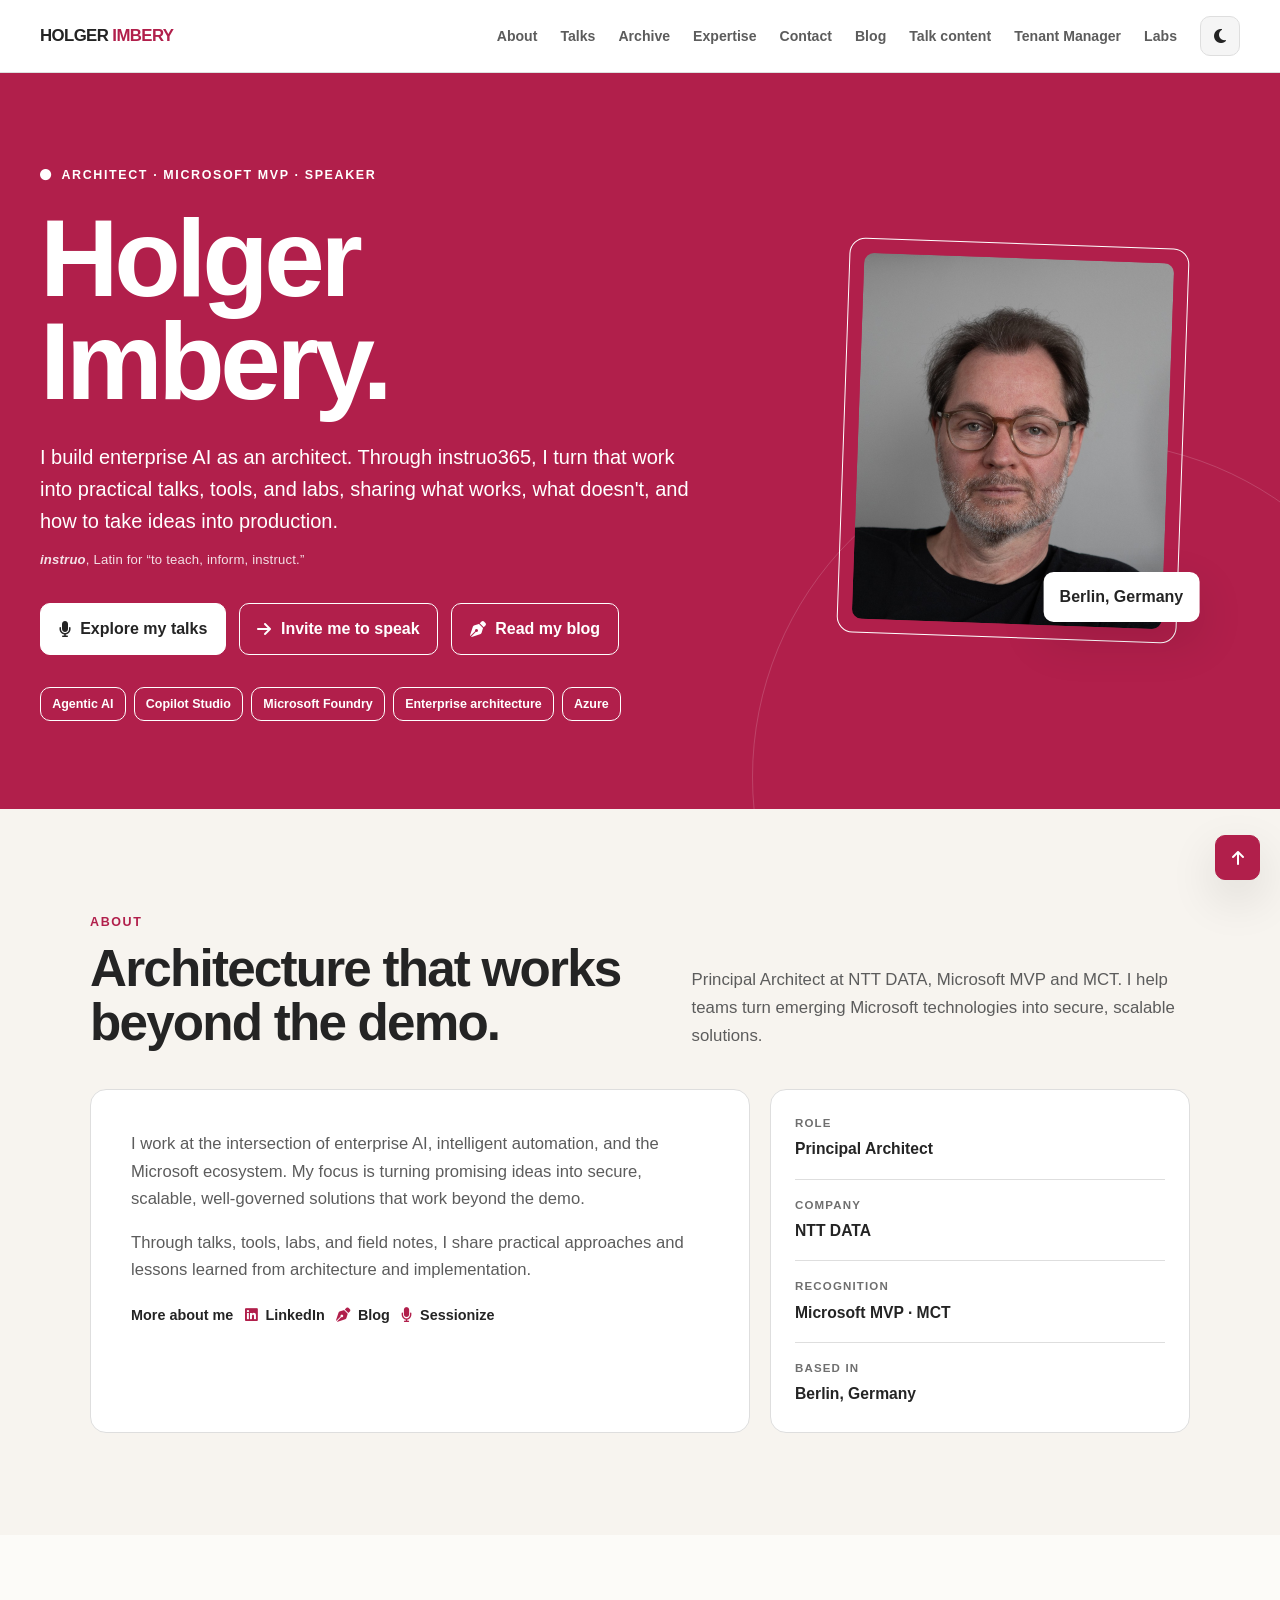
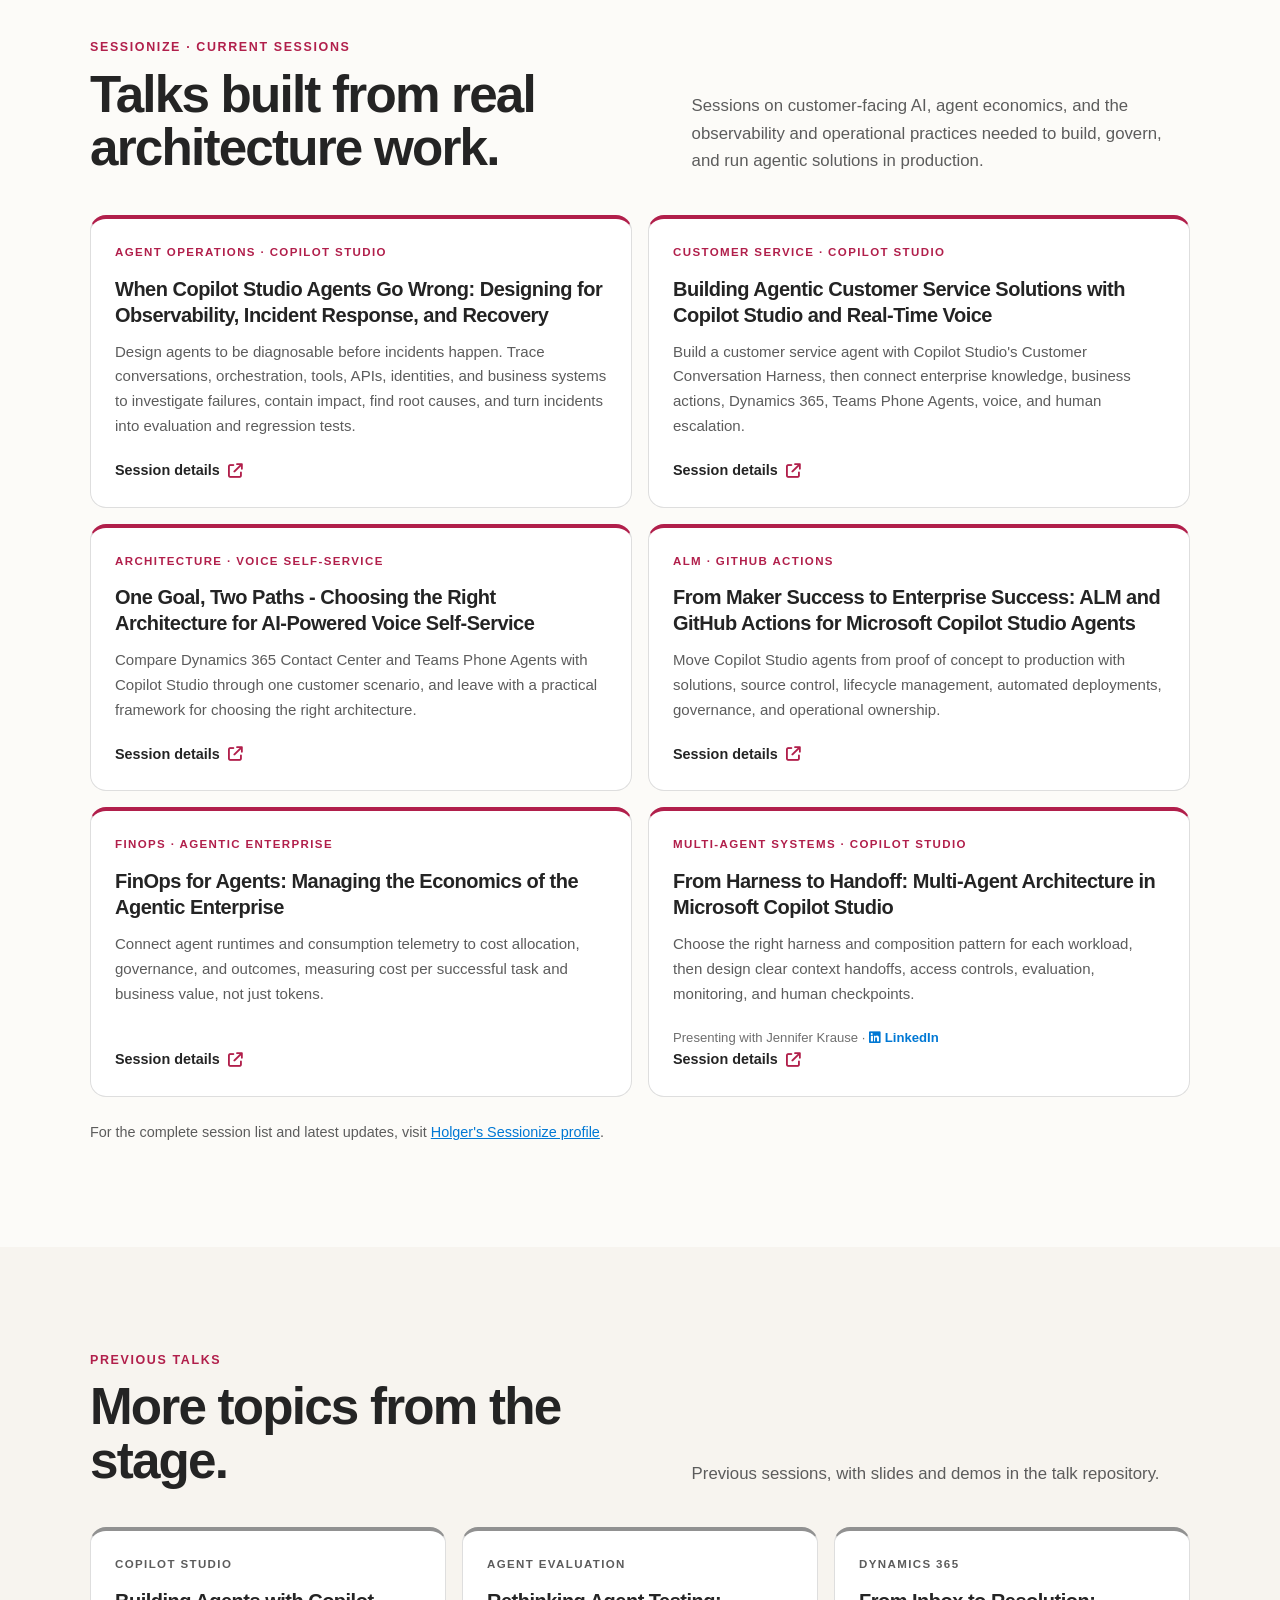
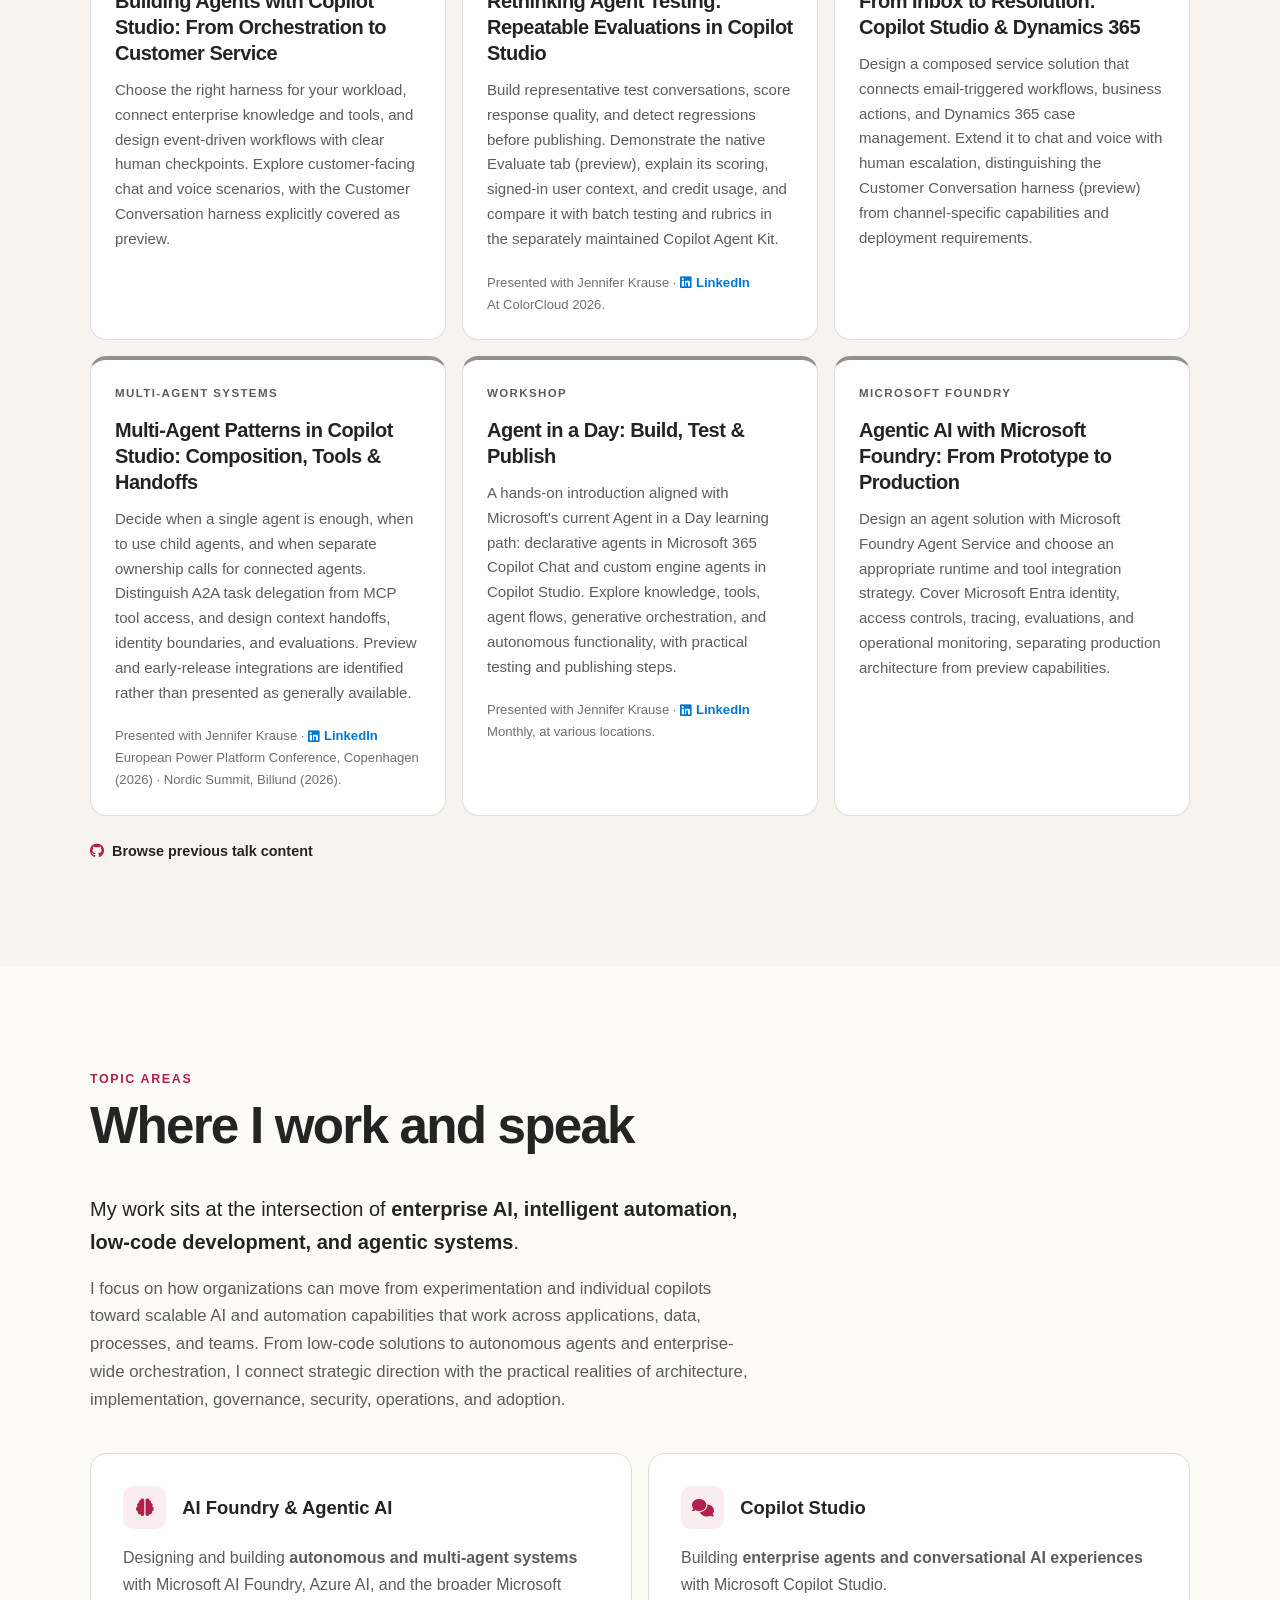
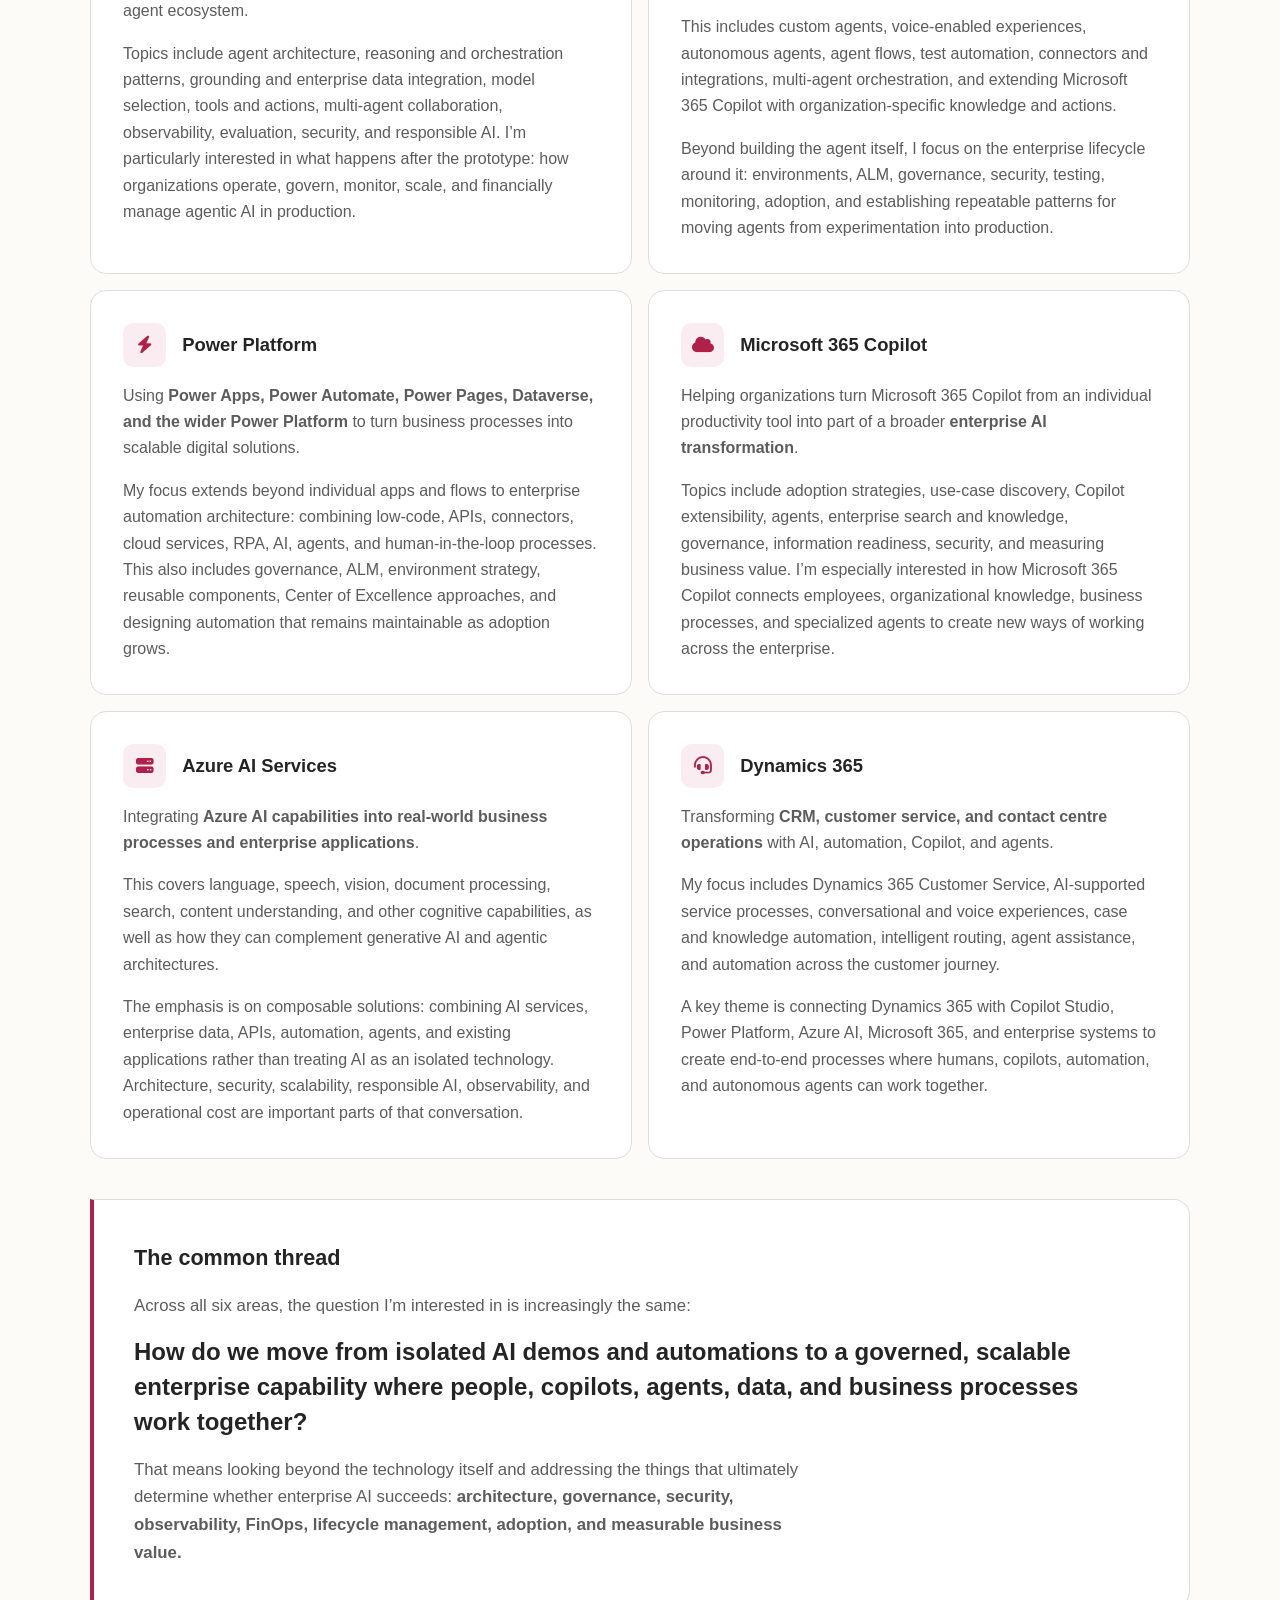
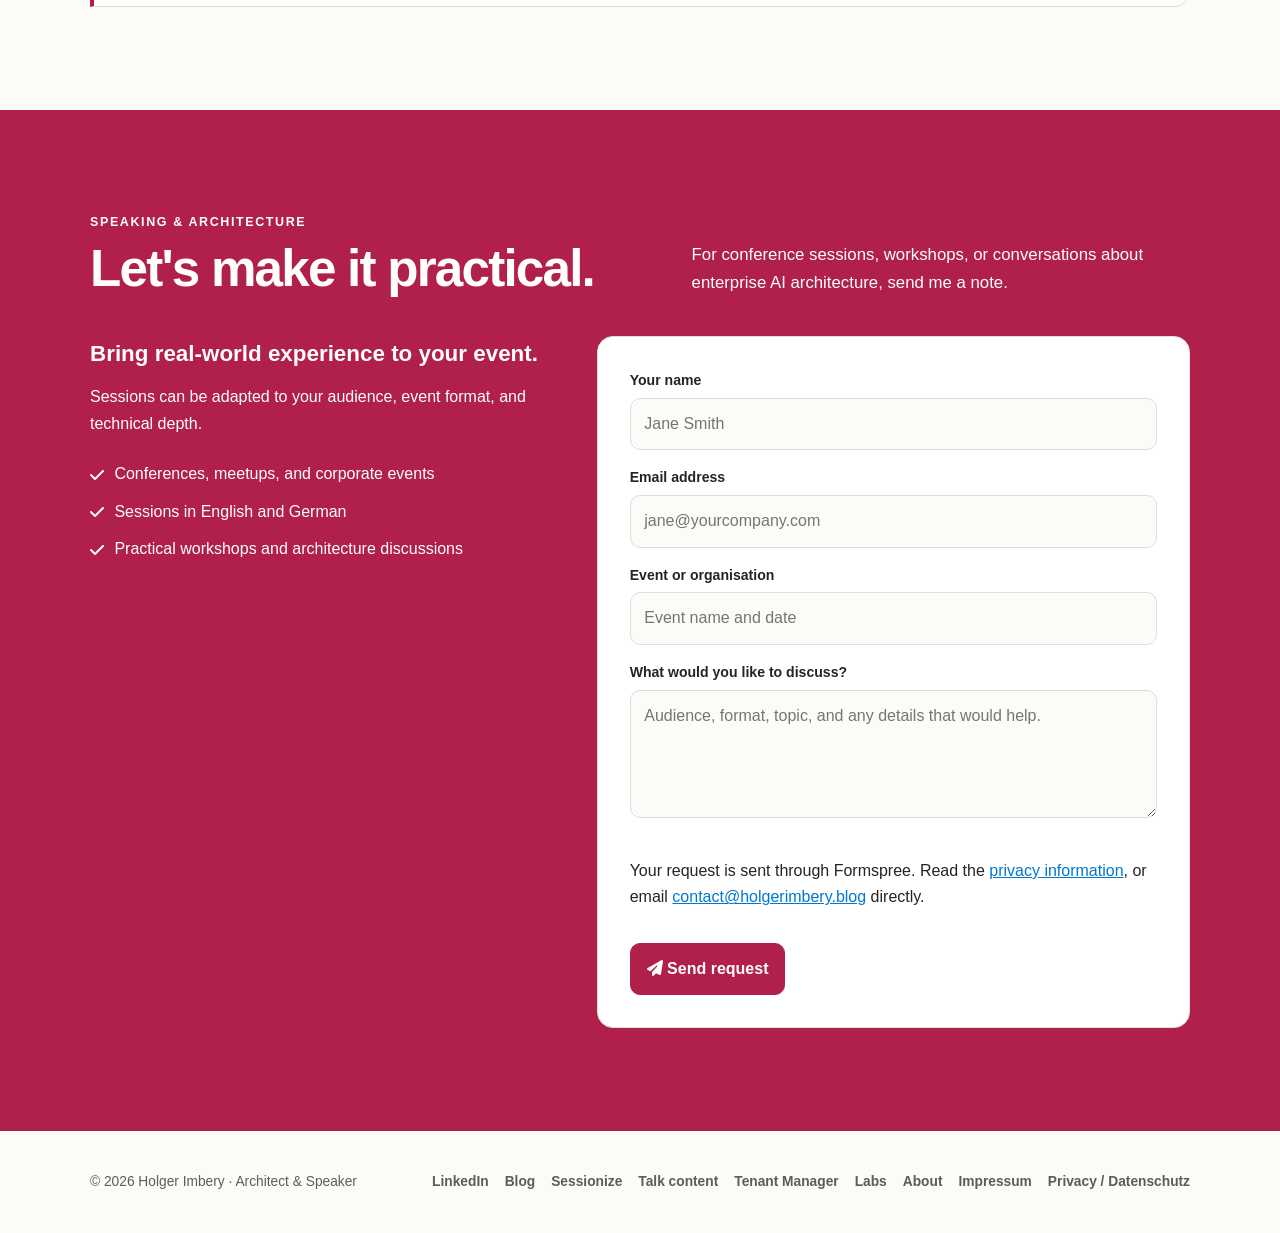
==== index.html @ 9c451bc3 "Add new agent observability talk Co-authored-by: Copilot App <223556219+Copilot@users.noreply.github" ====
<!DOCTYPE html>
<html lang="en" data-theme="light">
<head>
  <meta charset="UTF-8">
  <meta name="viewport" content="width=device-width, initial-scale=1">
  <meta name="description" content="Holger Imbery is a Principal Architect, Microsoft MVP and speaker focused on enterprise AI, Copilot Studio, agentic systems and the Power Platform.">
  <title>Holger Imbery | Architect &amp; Speaker</title>
  <link rel="canonical" href="https://instruo365.de/">
  <script>
    (() => {
      const param = new URLSearchParams(window.location.search).get("scoutTheme");
      const theme =
        param || (window.matchMedia("(prefers-color-scheme: dark)").matches ? "dark" : "light");
      document.documentElement.setAttribute("data-theme", theme);
    })();
  </script>
  <link rel="stylesheet" href="https://cdnjs.cloudflare.com/ajax/libs/font-awesome/6.5.1/css/all.min.css">
  <link rel="icon" type="image/x-icon" href="/favicon/favicon.ico">
  <link rel="icon" type="image/svg+xml" href="/favicon/favicon-32x32.svg">
  <link rel="icon" type="image/png" sizes="32x32" href="/favicon/favicon-32x32.png">
  <link rel="icon" type="image/png" sizes="16x16" href="/favicon/favicon-16x16.png">
  <link rel="manifest" href="/favicon/site.webmanifest">
  <script defer src="https://cloud.umami.is/script.js" data-website-id="9c261303-4b1c-464f-ab7f-0f9be106a299"></script>
  <script defer src="/assets/theme.js"></script>
  <style>
    :root {
      color-scheme: light;
      --cp-bg: #f7f4ef;
      --cp-bg-elevated: #fcfbf8;
      --cp-surface: #ffffff;
      --cp-surface-soft: #f5f5f5;
      --cp-border: #dedede;
      --cp-border-strong: #919191;
      --cp-text: #242424;
      --cp-text-muted: #5c5c5c;
      --cp-text-soft: #6f6f6f;
      --cp-accent: #b11f4b;
      --cp-accent-hover: #9a1a41;
      --cp-accent-soft: rgba(177, 31, 75, 0.08);
      --cp-accent-fg: #ffffff;
      --cp-success: #16a34a;
      --cp-danger: #dc2626;
      --cp-warning: #f59e0b;
      --cp-link: #0078d4;
      --cp-shadow: 0 18px 48px rgba(0, 0, 0, 0.12);
      --cp-overlay: rgba(255, 255, 255, 0.8);
      --cp-panel: rgba(255, 255, 255, 0.86);
      --cp-panel-strong: rgba(255, 255, 255, 0.96);
      --cp-sheen: rgba(255, 255, 255, 0.55);
      --cp-highlight: rgba(177, 31, 75, 0.12);
    }
    html[data-theme="dark"] {
      color-scheme: dark;
      --cp-bg: #3d3b3a;
      --cp-bg-elevated: #343231;
      --cp-surface: #292929;
      --cp-surface-soft: #2e2e2e;
      --cp-border: #474747;
      --cp-border-strong: #5f5f5f;
      --cp-text: #dedede;
      --cp-text-muted: #919191;
      --cp-text-soft: #b0b0b0;
      --cp-accent: #fd8ea1;
      --cp-accent-hover: #fb7b91;
      --cp-accent-soft: rgba(253, 142, 161, 0.14);
      --cp-accent-fg: #1a1a1a;
      --cp-success: #4ade80;
      --cp-danger: #f87171;
      --cp-warning: #fbbf24;
      --cp-link: #4da6ff;
      --cp-shadow: 0 18px 48px rgba(0, 0, 0, 0.32);
      --cp-overlay: rgba(41, 41, 41, 0.88);
      --cp-panel: rgba(41, 41, 41, 0.72);
      --cp-panel-strong: rgba(41, 41, 41, 0.96);
      --cp-sheen: rgba(255, 255, 255, 0.04);
      --cp-highlight: rgba(253, 142, 161, 0.12);
    }

    *, *::before, *::after { box-sizing: border-box; }
    html { scroll-behavior: smooth; scroll-padding-top: 5.5rem; }
    body {
      margin: 0;
      background: var(--cp-bg);
      color: var(--cp-text);
      font-family: "Segoe UI", "Segoe UI Variable", "Segoe UI Web", -apple-system, BlinkMacSystemFont, Arial, sans-serif;
      line-height: 1.65;
    }
    a { color: var(--cp-link); }
    button, input, textarea { font: inherit; }
    img { display: block; max-width: 100%; }
    .skip-link {
      position: absolute;
      left: 1rem;
      top: -5rem;
      z-index: 20;
      padding: 0.75rem 1rem;
      color: var(--cp-accent-fg);
      background: var(--cp-accent);
      border-radius: 0.625rem;
    }
    .skip-link:focus { top: 1rem; }
    .site-header {
      position: sticky;
      top: 0;
      z-index: 10;
      border-bottom: 1px solid var(--cp-border);
      background: var(--cp-panel-strong);
      backdrop-filter: blur(12px);
    }
    .nav-wrap {
      width: min(1200px, calc(100% - 2.5rem));
      min-height: 4.5rem;
      margin: auto;
      display: flex;
      align-items: center;
      justify-content: space-between;
      gap: 1.5rem;
    }
    .brand {
      color: var(--cp-text);
      text-decoration: none;
      font-size: 1.05rem;
      font-weight: 800;
      letter-spacing: -0.035em;
      white-space: nowrap;
    }
    .brand span { color: var(--cp-accent); }
    .nav-links {
      display: flex;
      align-items: center;
      justify-content: flex-end;
      gap: clamp(0.65rem, 1.8vw, 1.5rem);
      margin: 0;
      padding: 0;
      list-style: none;
    }
    .nav-links a {
      color: var(--cp-text-muted);
      text-decoration: none;
      font-size: 0.88rem;
      font-weight: 650;
      white-space: nowrap;
    }
    .nav-links a:hover, .nav-links a:focus-visible { color: var(--cp-accent); }
    .theme-toggle {
      display: inline-grid;
      width: 2.5rem;
      height: 2.5rem;
      place-items: center;
      color: var(--cp-text);
      background: var(--cp-surface-soft);
      border: 1px solid var(--cp-border);
      border-radius: 0.625rem;
      cursor: pointer;
    }
    .theme-toggle:hover { border-color: var(--cp-accent); color: var(--cp-accent); }

    .hero {
      position: relative;
      overflow: hidden;
      background: var(--cp-accent);
      color: var(--cp-accent-fg);
    }
    .hero::after {
      position: absolute;
      right: -9rem;
      bottom: -19rem;
      width: 42rem;
      height: 42rem;
      border: 1px solid var(--cp-accent-fg);
      border-radius: 50%;
      content: "";
      opacity: 0.16;
      pointer-events: none;
    }
    .hero-inner {
      position: relative;
      z-index: 1;
      display: grid;
      grid-template-columns: minmax(0, 1.2fr) minmax(240px, 0.8fr);
      align-items: center;
      gap: 4rem;
      width: min(1200px, calc(100% - 2.5rem));
      min-height: 38rem;
      margin: auto;
      padding: 5.5rem 0;
    }
    .eyebrow {
      display: inline-flex;
      align-items: center;
      gap: 0.55rem;
      margin-bottom: 1.3rem;
      font-size: 0.78rem;
      font-weight: 800;
      letter-spacing: 0.13em;
      text-transform: uppercase;
    }
    .eyebrow i { font-size: 0.7rem; }
    .hero h1 {
      max-width: 760px;
      margin: 0;
      font-size: clamp(3.4rem, 8.5vw, 7.5rem);
      font-weight: 600;
      letter-spacing: -0.04em;
      line-height: 0.95;
    }
    .hero-intro {
      max-width: 650px;
      margin: 1.7rem 0 0;
      font-size: clamp(1.05rem, 1.6vw, 1.25rem);
      line-height: 1.6;
    }
    .brand-note {
      margin: 0.8rem 0 0;
      color: var(--cp-accent-fg);
      font-size: 0.82rem;
      letter-spacing: 0.015em;
      opacity: 0.86;
    }
    .brand-note em { font-weight: 750; }
    .hero-actions {
      display: flex;
      flex-wrap: wrap;
      gap: 0.8rem;
      margin-top: 2rem;
    }
    .button {
      display: inline-flex;
      min-height: 3rem;
      align-items: center;
      justify-content: center;
      gap: 0.6rem;
      padding: 0.75rem 1.1rem;
      color: var(--cp-text);
      background: var(--cp-surface);
      border: 1px solid var(--cp-surface);
      border-radius: 0.625rem;
      text-decoration: none;
      font-weight: 750;
      transition: transform 160ms ease, background 160ms ease;
    }
    .button:hover { transform: translateY(-2px); background: var(--cp-bg-elevated); }
    .button-outline {
      color: var(--cp-accent-fg);
      background: var(--cp-accent);
      border-color: var(--cp-accent-fg);
    }
    .button-outline:hover { color: var(--cp-text); background: var(--cp-surface); }
    .hero-portrait {
      position: relative;
      justify-self: center;
      width: min(100%, 340px);
      aspect-ratio: 0.86;
      padding: 0.85rem;
      border: 1px solid var(--cp-accent-fg);
      border-radius: 16px;
      transform: rotate(2deg);
    }
    .hero-portrait img {
      width: 100%;
      height: 100%;
      object-fit: cover;
      border-radius: 10px;
      background: var(--cp-surface);
    }
    .portrait-label {
      position: absolute;
      right: -1.4rem;
      bottom: 1.2rem;
      padding: 0.75rem 1rem;
      color: var(--cp-text);
      background: var(--cp-surface);
      border-radius: 0.625rem;
      box-shadow: var(--cp-shadow);
      font-weight: 800;
      transform: rotate(-2deg);
    }
    .hero-topics {
      display: flex;
      flex-wrap: wrap;
      gap: 0.5rem;
      margin-top: 2rem;
    }
    .hero-topics span {
      padding: 0.35rem 0.7rem;
      border: 1px solid var(--cp-accent-fg);
      border-radius: 0.625rem;
      font-size: 0.78rem;
      font-weight: 700;
    }

    .section {
      padding: clamp(4rem, 8vw, 7rem) 0;
    }
    .section-alt { background: var(--cp-bg-elevated); }
    .container { width: min(1100px, calc(100% - 2.5rem)); margin: auto; }
    .section-heading {
      display: grid;
      grid-template-columns: minmax(0, 0.8fr) minmax(260px, 0.7fr);
      align-items: end;
      gap: 2rem;
      margin-bottom: 2.5rem;
    }
    .section-kicker {
      display: block;
      margin-bottom: 0.6rem;
      color: var(--cp-accent);
      font-size: 0.78rem;
      font-weight: 800;
      letter-spacing: 0.13em;
      text-transform: uppercase;
    }
    .section-heading h2 {
      margin: 0;
      font-size: clamp(2.1rem, 4vw, 3.5rem);
      font-weight: 600;
      letter-spacing: -0.035em;
      line-height: 1.05;
    }
    .section-heading p {
      margin: 0;
      color: var(--cp-text-muted);
      font-size: 1.05rem;
    }
    .profile-grid {
      display: grid;
      grid-template-columns: minmax(0, 1.1fr) minmax(260px, 0.7fr);
      gap: 1.25rem;
    }
    .profile-copy, .profile-facts, .session-card, .expertise-card, .contact-card {
      background: var(--cp-surface);
      border: 1px solid var(--cp-border);
      border-radius: 16px;
    }
    .profile-copy { padding: clamp(1.5rem, 4vw, 2.5rem); }
    .profile-copy p { margin: 0; color: var(--cp-text-muted); font-size: 1.04rem; }
    .profile-copy p + p { margin-top: 1rem; }
    .profile-facts { padding: 1.5rem; }
    .fact { padding: 1rem 0; border-bottom: 1px solid var(--cp-border); }
    .fact:first-child { padding-top: 0; }
    .fact:last-child { padding-bottom: 0; border-bottom: 0; }
    .fact-label {
      display: block;
      margin-bottom: 0.2rem;
      color: var(--cp-text-soft);
      font-size: 0.72rem;
      font-weight: 800;
      letter-spacing: 0.1em;
      text-transform: uppercase;
    }
    .fact strong { font-size: 0.98rem; }
    .profile-links { display: flex; flex-wrap: wrap; gap: 0.7rem; margin-top: 1.25rem; }
    .text-link {
      display: inline-flex;
      align-items: center;
      gap: 0.5rem;
      color: var(--cp-text);
      text-decoration: none;
      font-size: 0.9rem;
      font-weight: 750;
    }
    .text-link i { color: var(--cp-accent); }
    .text-link:hover { color: var(--cp-accent); }

    .sessions-grid {
      display: grid;
      grid-template-columns: repeat(2, minmax(0, 1fr));
      gap: 1rem;
    }
    .session-card {
      display: flex;
      flex-direction: column;
      min-height: 100%;
      padding: 1.5rem;
      border-top: 4px solid var(--cp-accent);
      transition: transform 160ms ease, box-shadow 160ms ease;
    }
    .session-card:hover { transform: translateY(-3px); box-shadow: var(--cp-shadow); }
    .session-type {
      margin-bottom: 0.85rem;
      color: var(--cp-accent);
      font-size: 0.72rem;
      font-weight: 800;
      letter-spacing: 0.12em;
      text-transform: uppercase;
    }
    .session-card h3 {
      margin: 0 0 0.75rem;
      font-size: 1.25rem;
      letter-spacing: -0.025em;
      line-height: 1.3;
    }
    .session-card p { margin: 0 0 1.25rem; color: var(--cp-text-muted); font-size: 0.94rem; }
    .session-card .archive-speakers {
      margin: 0;
      color: var(--cp-text-soft);
      font-size: 0.82rem;
    }
    .archive-speakers a {
      display: inline-flex;
      align-items: center;
      gap: 0.3rem;
      color: var(--cp-link);
      font-weight: 700;
      text-decoration: none;
    }
    .archive-speakers a:hover { text-decoration: underline; }
    .session-card .text-link { margin-top: auto; }
    .section-footnote { margin: 1.5rem 0 0; color: var(--cp-text-muted); font-size: 0.9rem; }
    .archive-grid { display: grid; grid-template-columns: repeat(3, minmax(0, 1fr)); gap: 1rem; }
    .archive-grid .session-card { border-top-color: var(--cp-border-strong); }
    .archive-grid .session-type { color: var(--cp-text-muted); }
    .expertise-grid {
      display: grid;
      grid-template-columns: repeat(2, minmax(0, 1fr));
      gap: 1rem;
    }
    #expertise .section-heading { display: block; }
    .expertise-card {
      display: grid;
      grid-template-columns: 2.7rem minmax(0, 1fr);
      align-content: start;
      gap: 1rem;
      padding: clamp(1.5rem, 3vw, 2rem);
    }
    .expertise-card .icon {
      display: grid;
      align-self: center;
      width: 2.7rem;
      height: 2.7rem;
      place-items: center;
      color: var(--cp-accent);
      background: var(--cp-accent-soft);
      border-radius: 0.625rem;
      font-size: 1.1rem;
    }
    .expertise-card h3 { align-self: center; margin: 0; font-size: 1.15rem; }
    .expertise-card p { grid-column: 1 / -1; margin: 0; color: var(--cp-text-muted); font-size: 1rem; }
    .expertise-copy { max-width: 75ch; }
    .expertise-copy h3 { margin: 0 0 1rem; font-size: 1.35rem; }
    .expertise-copy p { margin: 0; color: var(--cp-text-muted); font-size: 1.05rem; }
    .expertise-copy p + p { margin-top: 1rem; }
    .expertise-intro { margin-bottom: 2.5rem; }
    .expertise-intro p:first-child { color: var(--cp-text); font-size: 1.25rem; }
    .expertise-summary {
      max-width: none;
      margin-top: 2.5rem;
      padding: clamp(1.5rem, 4vw, 2.5rem);
      border: 1px solid var(--cp-border);
      border-left: 4px solid var(--cp-accent);
      border-radius: 0 16px 16px 0;
      background: var(--cp-surface);
    }
    .expertise-summary p { max-width: 75ch; }
    .expertise-summary .expertise-question {
      color: var(--cp-text);
      font-size: clamp(1.25rem, 2.5vw, 1.5rem);
      font-weight: 600;
      line-height: 1.45;
    }
    .expertise-question strong { font-weight: inherit; }

    .contact-section {
      background: var(--cp-accent);
      color: var(--cp-accent-fg);
    }
    .contact-section .section-kicker { color: var(--cp-accent-fg); }
    .contact-section .section-heading p { color: var(--cp-accent-fg); }
    .contact-layout {
      display: grid;
      grid-template-columns: minmax(0, 0.8fr) minmax(300px, 1fr);
      gap: 2rem;
      align-items: start;
    }
    .contact-copy h3 { margin: 0 0 0.7rem; font-size: 1.4rem; }
    .contact-copy p { margin: 0 0 1rem; }
    .contact-list { margin: 1.5rem 0 0; padding: 0; list-style: none; }
    .contact-list li { display: flex; gap: 0.65rem; margin: 0.7rem 0; }
    .contact-list i { margin-top: 0.35rem; }
    .contact-card { padding: clamp(1.25rem, 3vw, 2rem); color: var(--cp-text); }
    .contact-form { display: grid; gap: 1rem; }
    .field label { display: block; margin-bottom: 0.35rem; font-size: 0.88rem; font-weight: 700; }
    .field input, .field textarea {
      width: 100%;
      padding: 0.75rem 0.85rem;
      color: var(--cp-text);
      background: var(--cp-bg-elevated);
      border: 1px solid var(--cp-border);
      border-radius: 0.625rem;
    }
    .field input:focus, .field textarea:focus { outline: 2px solid var(--cp-accent); outline-offset: 1px; }
    .field textarea { min-height: 8rem; resize: vertical; }
    .form-submit {
      justify-self: start;
      padding: 0.75rem 1rem;
      color: var(--cp-accent-fg);
      background: var(--cp-accent);
      border: 1px solid var(--cp-accent);
      border-radius: 0.625rem;
      cursor: pointer;
      font-weight: 750;
    }
    .form-submit:hover { background: var(--cp-accent-hover); }
    .site-footer { padding: 2.5rem 0; background: var(--cp-bg-elevated); }
    .footer-inner {
      display: flex;
      align-items: center;
      justify-content: space-between;
      gap: 1.5rem;
      width: min(1100px, calc(100% - 2.5rem));
      margin: auto;
    }
    .footer-copy { margin: 0; color: var(--cp-text-muted); font-size: 0.86rem; }
    .footer-links { display: flex; flex-wrap: wrap; gap: 1rem; }
    .footer-links a { color: var(--cp-text-muted); text-decoration: none; font-size: 0.86rem; font-weight: 650; }
    .footer-links a:hover { color: var(--cp-accent); }
    .back-to-top {
      position: fixed;
      right: 1.25rem;
      bottom: 1.25rem;
      z-index: 5;
      display: grid;
      width: 2.8rem;
      height: 2.8rem;
      place-items: center;
      color: var(--cp-accent-fg);
      background: var(--cp-accent);
      border: 1px solid var(--cp-accent);
      border-radius: 0.625rem;
      box-shadow: var(--cp-shadow);
      text-decoration: none;
    }
    :focus-visible { outline: 2px solid var(--cp-link); outline-offset: 3px; }

    @media (max-width: 900px) {
      .hero-inner { gap: 2rem; }
      .nav-wrap { align-items: flex-start; padding: 0.75rem 0; }
      .nav-links { flex-wrap: wrap; gap: 0.55rem 1rem; }
      .nav-links a { font-size: 0.82rem; }
      .archive-grid { grid-template-columns: repeat(2, minmax(0, 1fr)); }
    }
    @media (max-width: 680px) {
      .nav-wrap { display: block; }
      .brand { display: inline-block; margin-bottom: 0.7rem; }
      .nav-links { justify-content: flex-start; }
      .hero-inner { grid-template-columns: 1fr; min-height: auto; padding: 4rem 0; }
      .hero-copy { order: 1; }
      .hero-portrait { order: 0; width: min(68%, 250px); justify-self: start; }
      .portrait-label { right: -1rem; }
      .hero h1 { font-size: clamp(3.3rem, 15vw, 5rem); }
      .section-heading, .profile-grid, .contact-layout { grid-template-columns: 1fr; }
      .sessions-grid, .archive-grid, .expertise-grid { grid-template-columns: 1fr; }
      .footer-inner { align-items: flex-start; flex-direction: column; }
    }
    @media (prefers-reduced-motion: reduce) {
      *, *::before, *::after { scroll-behavior: auto !important; transition-duration: 0.01ms !important; }
    }
  </style>
</head>
<body>
  <a class="skip-link" href="#main">Skip to content</a>
  <header class="site-header" id="top">
    <nav class="nav-wrap" aria-label="Main navigation">
      <a class="brand" href="#top">HOLGER <span>IMBERY</span></a>
      <ul class="nav-links">
        <li><a href="/about/">About</a></li>
        <li><a href="#talks">Talks</a></li>
        <li><a href="#archive">Archive</a></li>
        <li><a href="#expertise">Expertise</a></li>
        <li><a href="#contact">Contact</a></li>
        <li><a href="https://holgerimbery.blog" target="_blank" rel="noopener noreferrer">Blog</a></li>
        <li><a href="https://github.com/instruo365/talks/tree/main" target="_blank" rel="noopener noreferrer">Talk content</a></li>
        <li><a href="https://www.mate365.app/" target="_blank" rel="noopener noreferrer">Tenant Manager</a></li>
        <li><a href="https://labs.instruo365.de" target="_blank" rel="noopener noreferrer">Labs</a></li>
        <li>
          <button class="theme-toggle" id="darkModeToggle" type="button" aria-label="Switch to dark theme" aria-pressed="false">
            <i class="fas fa-moon" aria-hidden="true"></i>
          </button>
        </li>
      </ul>
    </nav>
  </header>

  <main id="main">
    <section class="hero" aria-labelledby="hero-title">
      <div class="hero-inner">
        <div class="hero-copy">
          <span class="eyebrow"><i class="fas fa-circle" aria-hidden="true"></i> Architect · Microsoft MVP · Speaker</span>
          <h1 id="hero-title">Holger<br>Imbery.</h1>
          <p class="hero-intro">I build enterprise AI as an architect. Through instruo365, I turn that work into practical talks, tools, and labs, sharing what works, what doesn't, and how to take ideas into production.</p>
          <p class="brand-note"><em>instruo</em>, Latin for “to teach, inform, instruct.”</p>
          <div class="hero-actions">
            <a class="button" href="#talks"><i class="fas fa-microphone" aria-hidden="true"></i> Explore my talks</a>
            <a class="button button-outline" href="#contact"><i class="fas fa-arrow-right" aria-hidden="true"></i> Invite me to speak</a>
            <a class="button button-outline" href="https://holgerimbery.blog" target="_blank" rel="noopener noreferrer"><i class="fas fa-pen-nib" aria-hidden="true"></i> Read my blog</a>
          </div>
          <div class="hero-topics" aria-label="Areas of focus">
            <span>Agentic AI</span><span>Copilot Studio</span><span>Microsoft Foundry</span><span>Enterprise architecture</span><span>Azure</span>
          </div>
        </div>
        <div class="hero-portrait">
          <img src="images/holger-profile.jpg" alt="Holger Imbery">
          <span class="portrait-label">Berlin, Germany</span>
        </div>
      </div>
    </section>

    <section class="section" id="about">
      <div class="container">
        <div class="section-heading">
          <div><span class="section-kicker">About</span><h2>Architecture that works beyond the demo.</h2></div>
          <p>Principal Architect at NTT DATA, Microsoft MVP and MCT. I help teams turn emerging Microsoft technologies into secure, scalable solutions.</p>
        </div>
        <div class="profile-grid">
          <div class="profile-copy">
            <p>I work at the intersection of enterprise AI, intelligent automation, and the Microsoft ecosystem. My focus is turning promising ideas into secure, scalable, well-governed solutions that work beyond the demo.</p>
            <p>Through talks, tools, labs, and field notes, I share practical approaches and lessons learned from architecture and implementation.</p>
            <div class="profile-links">
              <a class="text-link" href="/about/">More about me</a>
              <a class="text-link" href="https://www.linkedin.com/in/holgerimbery/" target="_blank" rel="noopener noreferrer"><i class="fab fa-linkedin" aria-hidden="true"></i> LinkedIn</a>
              <a class="text-link" href="https://holgerimbery.blog" target="_blank" rel="noopener noreferrer"><i class="fas fa-pen-nib" aria-hidden="true"></i> Blog</a>
              <a class="text-link" href="https://sessionize.com/holgerimbery/" target="_blank" rel="noopener noreferrer"><i class="fas fa-microphone" aria-hidden="true"></i> Sessionize</a>
            </div>
          </div>
          <aside class="profile-facts" aria-label="Professional details">
            <div class="fact"><span class="fact-label">Role</span><strong>Principal Architect</strong></div>
            <div class="fact"><span class="fact-label">Company</span><strong>NTT DATA</strong></div>
            <div class="fact"><span class="fact-label">Recognition</span><strong>Microsoft MVP · MCT</strong></div>
            <div class="fact"><span class="fact-label">Based in</span><strong>Berlin, Germany</strong></div>
          </aside>
        </div>
      </div>
    </section>

    <section class="section section-alt" id="talks">
      <div class="container">
        <div class="section-heading">
          <div><span class="section-kicker">Sessionize · Current sessions</span><h2>Talks built from real architecture work.</h2></div>
          <p>Sessions on customer-facing AI, agent economics, and the observability and operational practices needed to build, govern, and run agentic solutions in production.</p>
        </div>
        <div class="sessions-grid">
          <article class="session-card">
            <span class="session-type">Agent operations · Copilot Studio</span>
            <h3>When Copilot Studio Agents Go Wrong: Designing for Observability, Incident Response, and Recovery</h3>
            <p>Design agents to be diagnosable before incidents happen. Trace conversations, orchestration, tools, APIs, identities, and business systems to investigate failures, contain impact, find root causes, and turn incidents into evaluation and regression tests.</p>
            <a class="text-link" href="https://sessionize.com/s/holgerimbery/when-copilot-studio-agents-go-wrong-designing-for-/194319" target="_blank" rel="noopener noreferrer">Session details <i class="fas fa-arrow-up-right-from-square" aria-hidden="true"></i></a>
          </article>
          <article class="session-card">
            <span class="session-type">Customer service · Copilot Studio</span>
            <h3>Building Agentic Customer Service Solutions with Copilot Studio and Real-Time Voice</h3>
            <p>Build a customer service agent with Copilot Studio's Customer Conversation Harness, then connect enterprise knowledge, business actions, Dynamics 365, Teams Phone Agents, voice, and human escalation.</p>
            <a class="text-link" href="https://sessionize.com/s/holgerimbery/building-agentic-customer-service-solutions-with-c/193391" target="_blank" rel="noopener noreferrer">Session details <i class="fas fa-arrow-up-right-from-square" aria-hidden="true"></i></a>
          </article>
          <article class="session-card">
            <span class="session-type">Architecture · Voice self-service</span>
            <h3>One Goal, Two Paths - Choosing the Right Architecture for AI-Powered Voice Self-Service</h3>
            <p>Compare Dynamics 365 Contact Center and Teams Phone Agents with Copilot Studio through one customer scenario, and leave with a practical framework for choosing the right architecture.</p>
            <a class="text-link" href="https://sessionize.com/s/holgerimbery/one-goal-two-paths-choosing-the-right-architecture/190838" target="_blank" rel="noopener noreferrer">Session details <i class="fas fa-arrow-up-right-from-square" aria-hidden="true"></i></a>
          </article>
          <article class="session-card">
            <span class="session-type">ALM · GitHub Actions</span>
            <h3>From Maker Success to Enterprise Success: ALM and GitHub Actions for Microsoft Copilot Studio Agents</h3>
            <p>Move Copilot Studio agents from proof of concept to production with solutions, source control, lifecycle management, automated deployments, governance, and operational ownership.</p>
            <a class="text-link" href="https://sessionize.com/s/holgerimbery/from-maker-success-to-enterprise-success-alm-and-g/190878" target="_blank" rel="noopener noreferrer">Session details <i class="fas fa-arrow-up-right-from-square" aria-hidden="true"></i></a>
          </article>
          <article class="session-card">
            <span class="session-type">FinOps · Agentic enterprise</span>
            <h3>FinOps for Agents: Managing the Economics of the Agentic Enterprise</h3>
            <p>Connect agent runtimes and consumption telemetry to cost allocation, governance, and outcomes, measuring cost per successful task and business value, not just tokens.</p>
            <a class="text-link" href="https://sessionize.com/s/holgerimbery/finops-for-agents-managing-the-economics-of-the-ag/193876" target="_blank" rel="noopener noreferrer">Session details <i class="fas fa-arrow-up-right-from-square" aria-hidden="true"></i></a>
          </article>
          <article class="session-card">
            <span class="session-type">Multi-agent systems · Copilot Studio</span>
            <h3>From Harness to Handoff: Multi-Agent Architecture in Microsoft Copilot Studio</h3>
            <p>Choose the right harness and composition pattern for each workload, then design clear context handoffs, access controls, evaluation, monitoring, and human checkpoints.</p>
            <p class="archive-speakers">Presenting with Jennifer Krause · <a href="https://www.linkedin.com/in/krause-jennifer" target="_blank" rel="noopener noreferrer" aria-label="Jennifer Krause on LinkedIn"><i class="fab fa-linkedin" aria-hidden="true"></i> LinkedIn</a></p>
            <a class="text-link" href="https://sessionize.com/s/holgerimbery/from-harness-to-handoff-multi-agent-architecture-i/155722" target="_blank" rel="noopener noreferrer">Session details <i class="fas fa-arrow-up-right-from-square" aria-hidden="true"></i></a>
          </article>
        </div>
        <p class="section-footnote">For the complete session list and latest updates, visit <a href="https://sessionize.com/holgerimbery/" target="_blank" rel="noopener noreferrer">Holger's Sessionize profile</a>.</p>
      </div>
    </section>

    <section class="section" id="archive">
      <div class="container">
        <div class="section-heading">
          <div><span class="section-kicker">Previous talks</span><h2>More topics from the stage.</h2></div>
          <p>Previous sessions, with slides and demos in the talk repository.</p>
        </div>
        <div class="archive-grid">
          <article class="session-card">
            <span class="session-type">Copilot Studio</span>
            <h3>Building Agents with Copilot Studio: From Orchestration to Customer Service</h3>
            <p>Choose the right harness for your workload, connect enterprise knowledge and tools, and design event-driven workflows with clear human checkpoints. Explore customer-facing chat and voice scenarios, with the Customer Conversation harness explicitly covered as preview.</p>
          </article>
          <article class="session-card">
            <span class="session-type">Agent evaluation</span>
            <h3>Rethinking Agent Testing: Repeatable Evaluations in Copilot Studio</h3>
            <p>Build representative test conversations, score response quality, and detect regressions before publishing. Demonstrate the native Evaluate tab (preview), explain its scoring, signed-in user context, and credit usage, and compare it with batch testing and rubrics in the separately maintained Copilot Agent Kit.</p>
            <p class="archive-speakers">Presented with Jennifer Krause · <a href="https://www.linkedin.com/in/krause-jennifer" target="_blank" rel="noopener noreferrer" aria-label="Jennifer Krause on LinkedIn"><i class="fab fa-linkedin" aria-hidden="true"></i> LinkedIn</a></p>
            <p class="archive-speakers">At ColorCloud 2026.</p>
          </article>
          <article class="session-card">
            <span class="session-type">Dynamics 365</span>
            <h3>From Inbox to Resolution: Copilot Studio &amp; Dynamics 365</h3>
            <p>Design a composed service solution that connects email-triggered workflows, business actions, and Dynamics 365 case management. Extend it to chat and voice with human escalation, distinguishing the Customer Conversation harness (preview) from channel-specific capabilities and deployment requirements.</p>
          </article>
          <article class="session-card">
            <span class="session-type">Multi-agent systems</span>
            <h3>Multi-Agent Patterns in Copilot Studio: Composition, Tools &amp; Handoffs</h3>
            <p>Decide when a single agent is enough, when to use child agents, and when separate ownership calls for connected agents. Distinguish A2A task delegation from MCP tool access, and design context handoffs, identity boundaries, and evaluations. Preview and early-release integrations are identified rather than presented as generally available.</p>
            <p class="archive-speakers">Presented with Jennifer Krause · <a href="https://www.linkedin.com/in/krause-jennifer" target="_blank" rel="noopener noreferrer" aria-label="Jennifer Krause on LinkedIn"><i class="fab fa-linkedin" aria-hidden="true"></i> LinkedIn</a></p>
            <p class="archive-speakers">European Power Platform Conference, Copenhagen (2026) · Nordic Summit, Billund (2026).</p>
          </article>
          <article class="session-card">
            <span class="session-type">Workshop</span>
            <h3>Agent in a Day: Build, Test &amp; Publish</h3>
            <p>A hands-on introduction aligned with Microsoft's current Agent in a Day learning path: declarative agents in Microsoft 365 Copilot Chat and custom engine agents in Copilot Studio. Explore knowledge, tools, agent flows, generative orchestration, and autonomous functionality, with practical testing and publishing steps.</p>
            <p class="archive-speakers">Presented with Jennifer Krause · <a href="https://www.linkedin.com/in/krause-jennifer" target="_blank" rel="noopener noreferrer" aria-label="Jennifer Krause on LinkedIn"><i class="fab fa-linkedin" aria-hidden="true"></i> LinkedIn</a></p>
            <p class="archive-speakers">Monthly, at various locations.</p>
          </article>
          <article class="session-card">
            <span class="session-type">Microsoft Foundry</span>
            <h3>Agentic AI with Microsoft Foundry: From Prototype to Production</h3>
            <p>Design an agent solution with Microsoft Foundry Agent Service and choose an appropriate runtime and tool integration strategy. Cover Microsoft Entra identity, access controls, tracing, evaluations, and operational monitoring, separating production architecture from preview capabilities.</p>
          </article>
        </div>
        <p class="section-footnote"><a class="text-link" href="https://github.com/instruo365/talks/tree/main" target="_blank" rel="noopener noreferrer"><i class="fab fa-github" aria-hidden="true"></i> Browse previous talk content</a></p>
      </div>
    </section>

    <section class="section section-alt" id="expertise">
      <div class="container">
        <div class="section-heading">
          <span class="section-kicker">Topic Areas</span>
          <h2>Where I work and speak</h2>
        </div>
        <div class="expertise-copy expertise-intro">
          <p>My work sits at the intersection of <strong>enterprise AI, intelligent automation, low-code development, and agentic systems</strong>.</p>
          <p>I focus on how organizations can move from experimentation and individual copilots toward scalable AI and automation capabilities that work across applications, data, processes, and teams. From low-code solutions to autonomous agents and enterprise-wide orchestration, I connect strategic direction with the practical realities of architecture, implementation, governance, security, operations, and adoption.</p>
        </div>
        <div class="expertise-grid">
          <article class="expertise-card">
            <span class="icon"><i class="fas fa-brain" aria-hidden="true"></i></span>
            <h3>AI Foundry &amp; Agentic AI</h3>
            <p>Designing and building <strong>autonomous and multi-agent systems</strong> with Microsoft AI Foundry, Azure AI, and the broader Microsoft agent ecosystem.</p>
            <p>Topics include agent architecture, reasoning and orchestration patterns, grounding and enterprise data integration, model selection, tools and actions, multi-agent collaboration, observability, evaluation, security, and responsible AI. I’m particularly interested in what happens after the prototype: how organizations operate, govern, monitor, scale, and financially manage agentic AI in production.</p>
          </article>
          <article class="expertise-card">
            <span class="icon"><i class="fas fa-comments" aria-hidden="true"></i></span>
            <h3>Copilot Studio</h3>
            <p>Building <strong>enterprise agents and conversational AI experiences</strong> with Microsoft Copilot Studio.</p>
            <p>This includes custom agents, voice-enabled experiences, autonomous agents, agent flows, test automation, connectors and integrations, multi-agent orchestration, and extending Microsoft 365 Copilot with organization-specific knowledge and actions.</p>
            <p>Beyond building the agent itself, I focus on the enterprise lifecycle around it: environments, ALM, governance, security, testing, monitoring, adoption, and establishing repeatable patterns for moving agents from experimentation into production.</p>
          </article>
          <article class="expertise-card">
            <span class="icon"><i class="fas fa-bolt" aria-hidden="true"></i></span>
            <h3>Power Platform</h3>
            <p>Using <strong>Power Apps, Power Automate, Power Pages, Dataverse, and the wider Power Platform</strong> to turn business processes into scalable digital solutions.</p>
            <p>My focus extends beyond individual apps and flows to enterprise automation architecture: combining low-code, APIs, connectors, cloud services, RPA, AI, agents, and human-in-the-loop processes. This also includes governance, ALM, environment strategy, reusable components, Center of Excellence approaches, and designing automation that remains maintainable as adoption grows.</p>
          </article>
          <article class="expertise-card">
            <span class="icon"><i class="fas fa-cloud" aria-hidden="true"></i></span>
            <h3>Microsoft 365 Copilot</h3>
            <p>Helping organizations turn Microsoft 365 Copilot from an individual productivity tool into part of a broader <strong>enterprise AI transformation</strong>.</p>
            <p>Topics include adoption strategies, use-case discovery, Copilot extensibility, agents, enterprise search and knowledge, governance, information readiness, security, and measuring business value. I’m especially interested in how Microsoft 365 Copilot connects employees, organizational knowledge, business processes, and specialized agents to create new ways of working across the enterprise.</p>
          </article>
          <article class="expertise-card">
            <span class="icon"><i class="fas fa-server" aria-hidden="true"></i></span>
            <h3>Azure AI Services</h3>
            <p>Integrating <strong>Azure AI capabilities into real-world business processes and enterprise applications</strong>.</p>
            <p>This covers language, speech, vision, document processing, search, content understanding, and other cognitive capabilities, as well as how they can complement generative AI and agentic architectures.</p>
            <p>The emphasis is on composable solutions: combining AI services, enterprise data, APIs, automation, agents, and existing applications rather than treating AI as an isolated technology. Architecture, security, scalability, responsible AI, observability, and operational cost are important parts of that conversation.</p>
          </article>
          <article class="expertise-card">
            <span class="icon"><i class="fas fa-headset" aria-hidden="true"></i></span>
            <h3>Dynamics 365</h3>
            <p>Transforming <strong>CRM, customer service, and contact centre operations</strong> with AI, automation, Copilot, and agents.</p>
            <p>My focus includes Dynamics 365 Customer Service, AI-supported service processes, conversational and voice experiences, case and knowledge automation, intelligent routing, agent assistance, and automation across the customer journey.</p>
            <p>A key theme is connecting Dynamics 365 with Copilot Studio, Power Platform, Azure AI, Microsoft 365, and enterprise systems to create end-to-end processes where humans, copilots, automation, and autonomous agents can work together.</p>
          </article>
        </div>
        <div class="expertise-copy expertise-summary">
          <h3>The common thread</h3>
          <p>Across all six areas, the question I’m interested in is increasingly the same:</p>
          <p class="expertise-question"><strong>How do we move from isolated AI demos and automations to a governed, scalable enterprise capability where people, copilots, agents, data, and business processes work together?</strong></p>
          <p>That means looking beyond the technology itself and addressing the things that ultimately determine whether enterprise AI succeeds: <strong>architecture, governance, security, observability, FinOps, lifecycle management, adoption, and measurable business value.</strong></p>
        </div>
      </div>
    </section>

    <section class="section contact-section" id="contact">
      <div class="container">
        <div class="section-heading">
          <div><span class="section-kicker">Speaking &amp; architecture</span><h2>Let's make it practical.</h2></div>
          <p>For conference sessions, workshops, or conversations about enterprise AI architecture, send me a note.</p>
        </div>
        <div class="contact-layout">
          <div class="contact-copy">
            <h3>Bring real-world experience to your event.</h3>
            <p>Sessions can be adapted to your audience, event format, and technical depth.</p>
            <ul class="contact-list">
              <li><i class="fas fa-check" aria-hidden="true"></i> Conferences, meetups, and corporate events</li>
              <li><i class="fas fa-check" aria-hidden="true"></i> Sessions in English and German</li>
              <li><i class="fas fa-check" aria-hidden="true"></i> Practical workshops and architecture discussions</li>
            </ul>
          </div>
          <div class="contact-card">
            <form action="https://formspree.io/f/xvgagvev" class="contact-form" target="_top" method="POST">
              <div class="field"><label for="name">Your name</label><input id="name" name="name" placeholder="Jane Smith" autocomplete="name"></div>
              <div class="field"><label for="email">Email address</label><input id="email" name="email" type="email" placeholder="jane@yourcompany.com" autocomplete="email" required></div>
              <div class="field"><label for="event">Event or organisation</label><input id="event" name="event" placeholder="Event name and date"></div>
              <div class="field"><label for="message">What would you like to discuss?</label><textarea id="message" name="message" placeholder="Audience, format, topic, and any details that would help."></textarea></div>
              <p>Your request is sent through Formspree. Read the <a href="/privacy/#instruo365">privacy information</a>, or email <a href="mailto:contact@holgerimbery.blog">contact@holgerimbery.blog</a> directly.</p>
              <button class="form-submit" type="submit"><i class="fas fa-paper-plane" aria-hidden="true"></i> Send request</button>
            </form>
          </div>
        </div>
      </div>
    </section>
  </main>

  <footer class="site-footer">
    <div class="footer-inner">
      <p class="footer-copy">&copy; <span id="year">2026</span> Holger Imbery · Architect &amp; Speaker</p>
      <nav class="footer-links" aria-label="Social and project links">
        <a href="https://www.linkedin.com/in/holgerimbery/" target="_blank" rel="noopener noreferrer">LinkedIn</a>
        <a href="https://holgerimbery.blog" target="_blank" rel="noopener noreferrer">Blog</a>
        <a href="https://sessionize.com/holgerimbery/" target="_blank" rel="noopener noreferrer">Sessionize</a>
        <a href="https://github.com/instruo365/talks/tree/main" target="_blank" rel="noopener noreferrer">Talk content</a>
        <a href="https://www.mate365.app/" target="_blank" rel="noopener noreferrer">Tenant Manager</a>
        <a href="https://labs.instruo365.de" target="_blank" rel="noopener noreferrer">Labs</a>
        <a href="/about/">About</a>
        <a href="/impressum/">Impressum</a>
        <a href="/privacy/">Privacy / Datenschutz</a>
      </nav>
    </div>
  </footer>
  <a class="back-to-top" href="#top" aria-label="Back to top"><i class="fas fa-arrow-up" aria-hidden="true"></i></a>
</body>
</html>
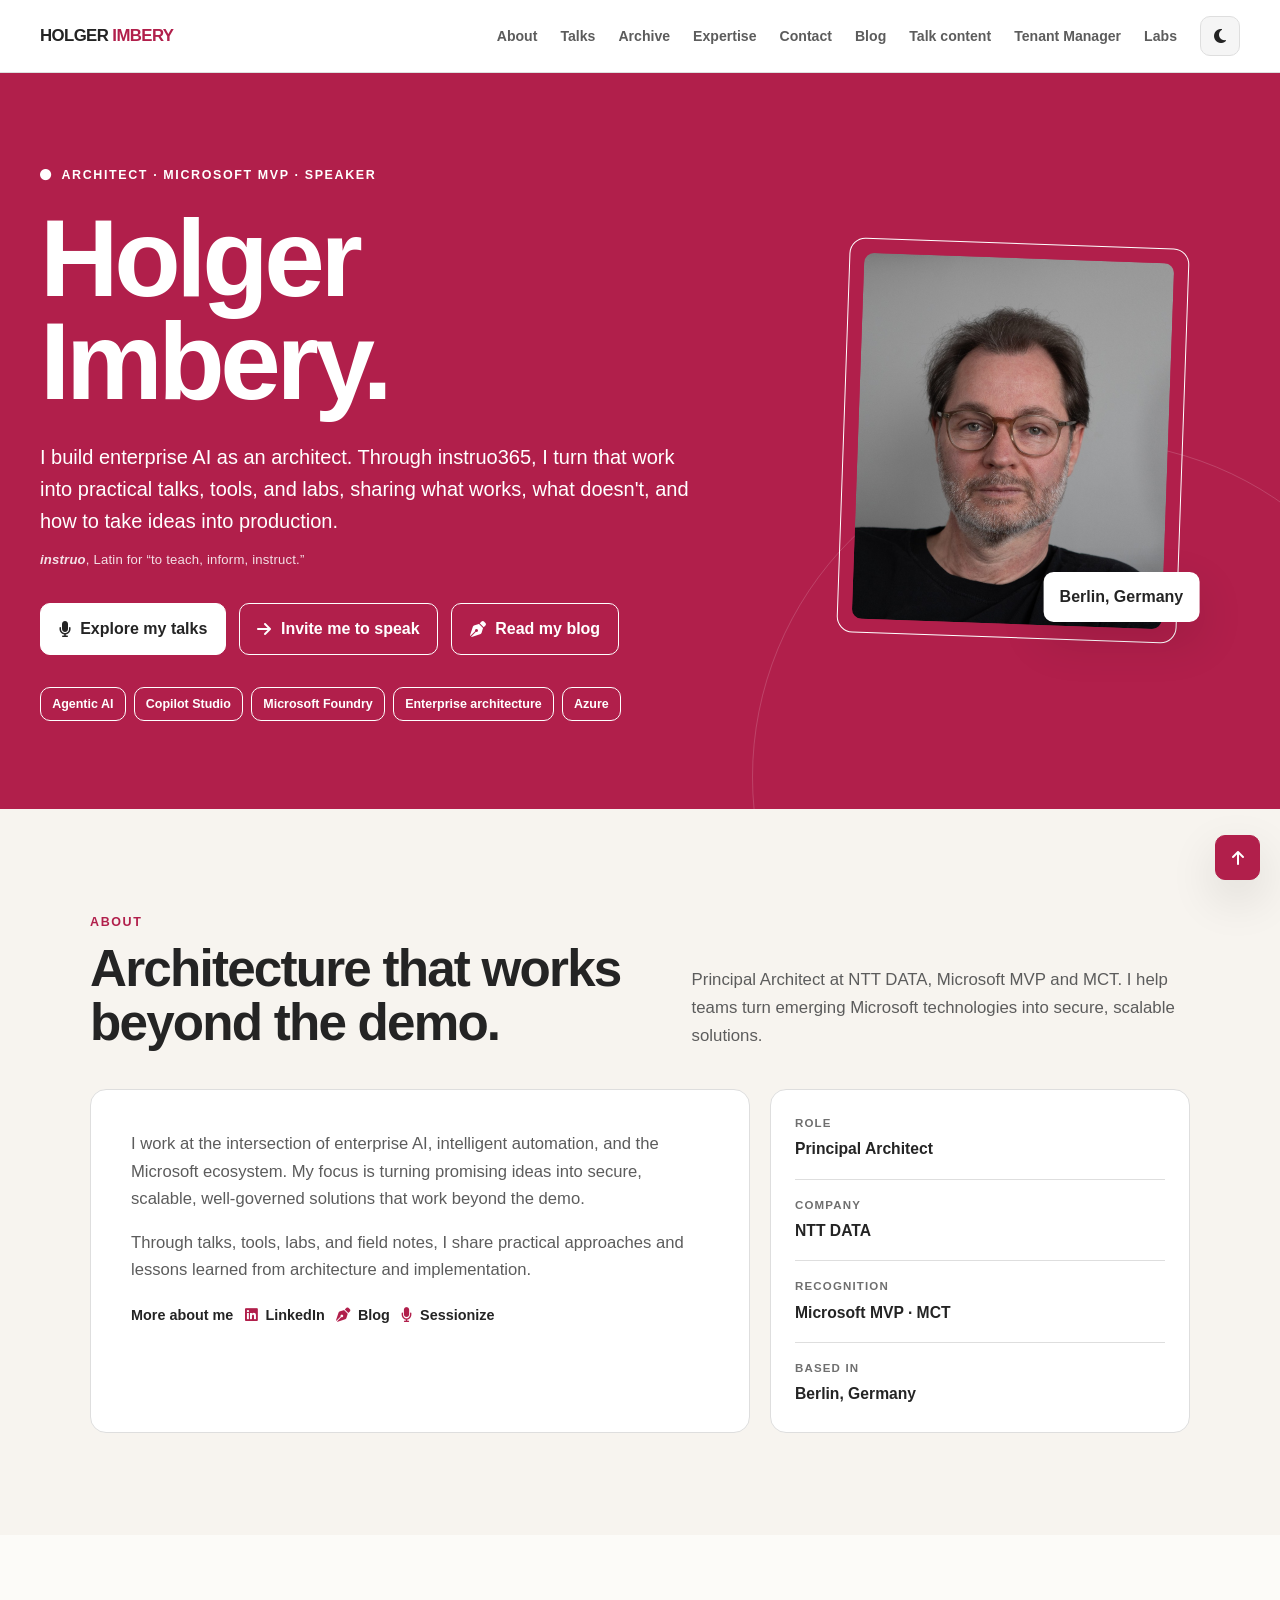
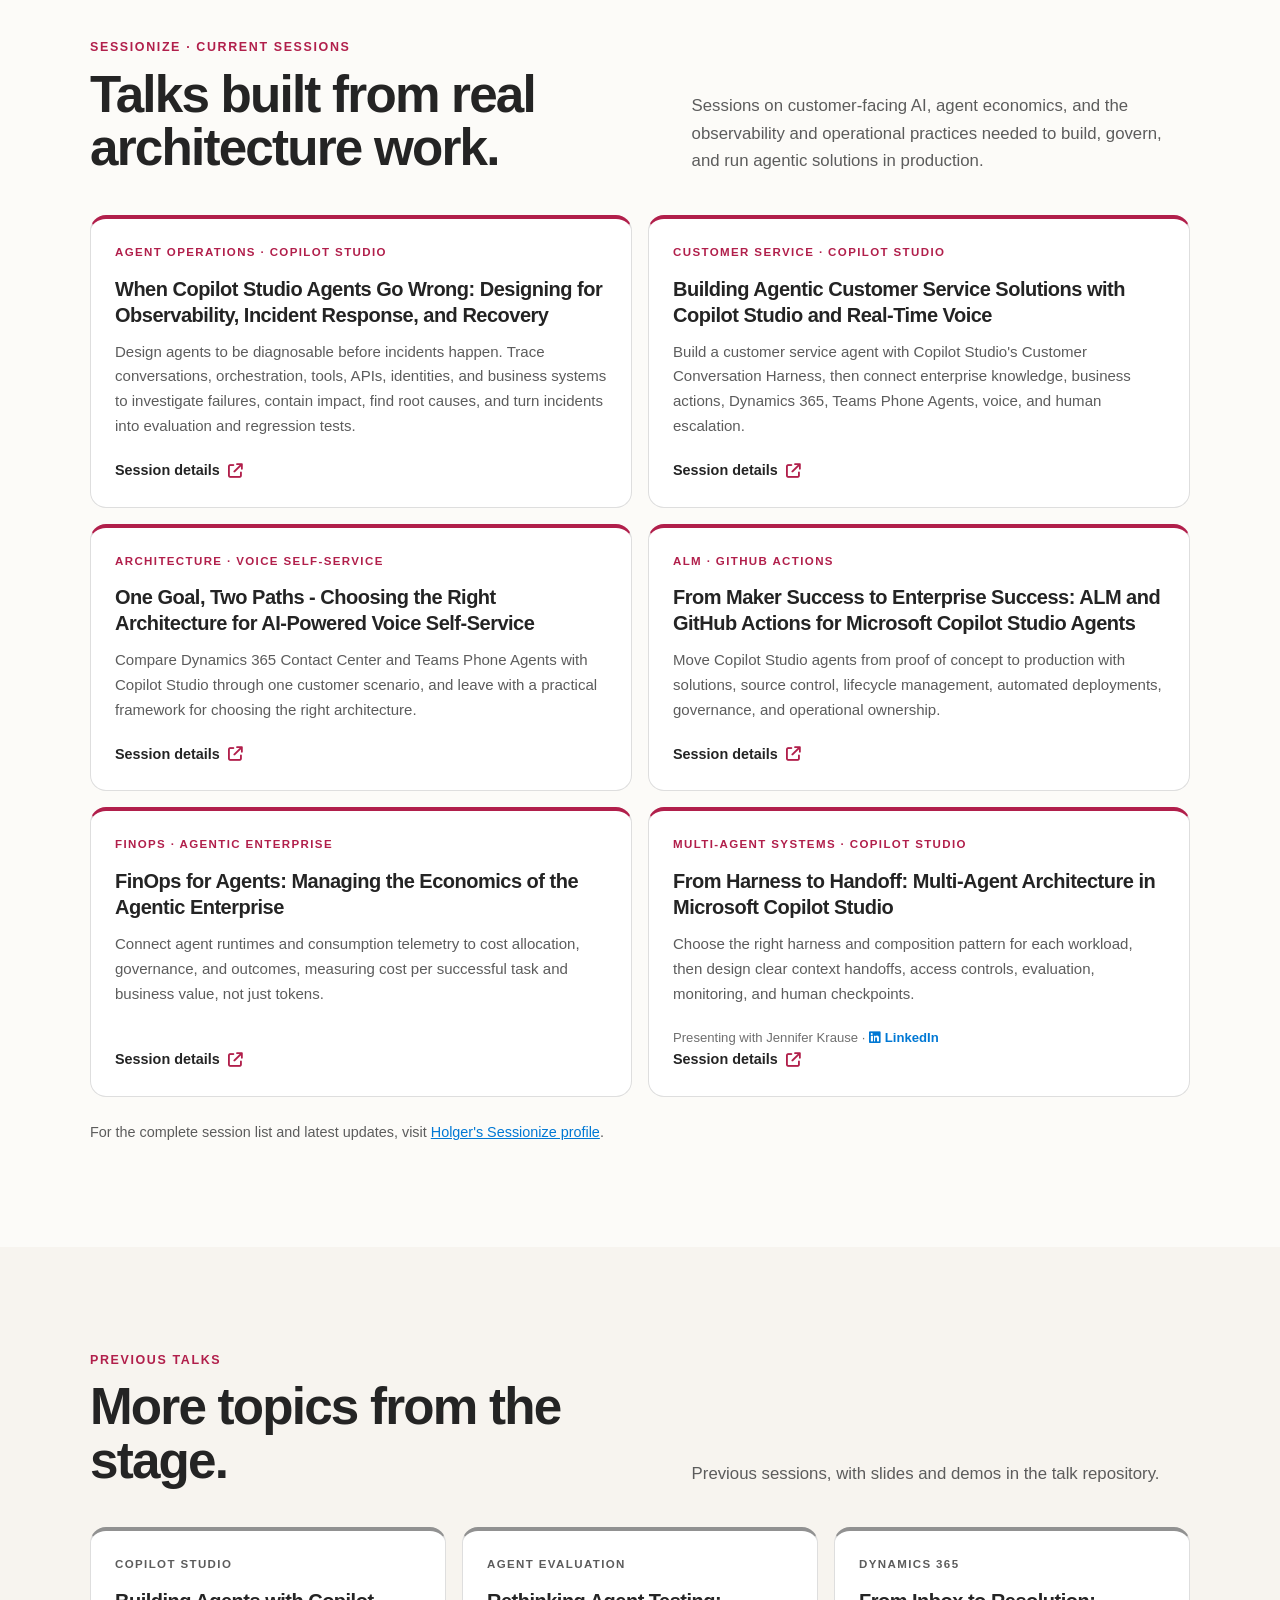
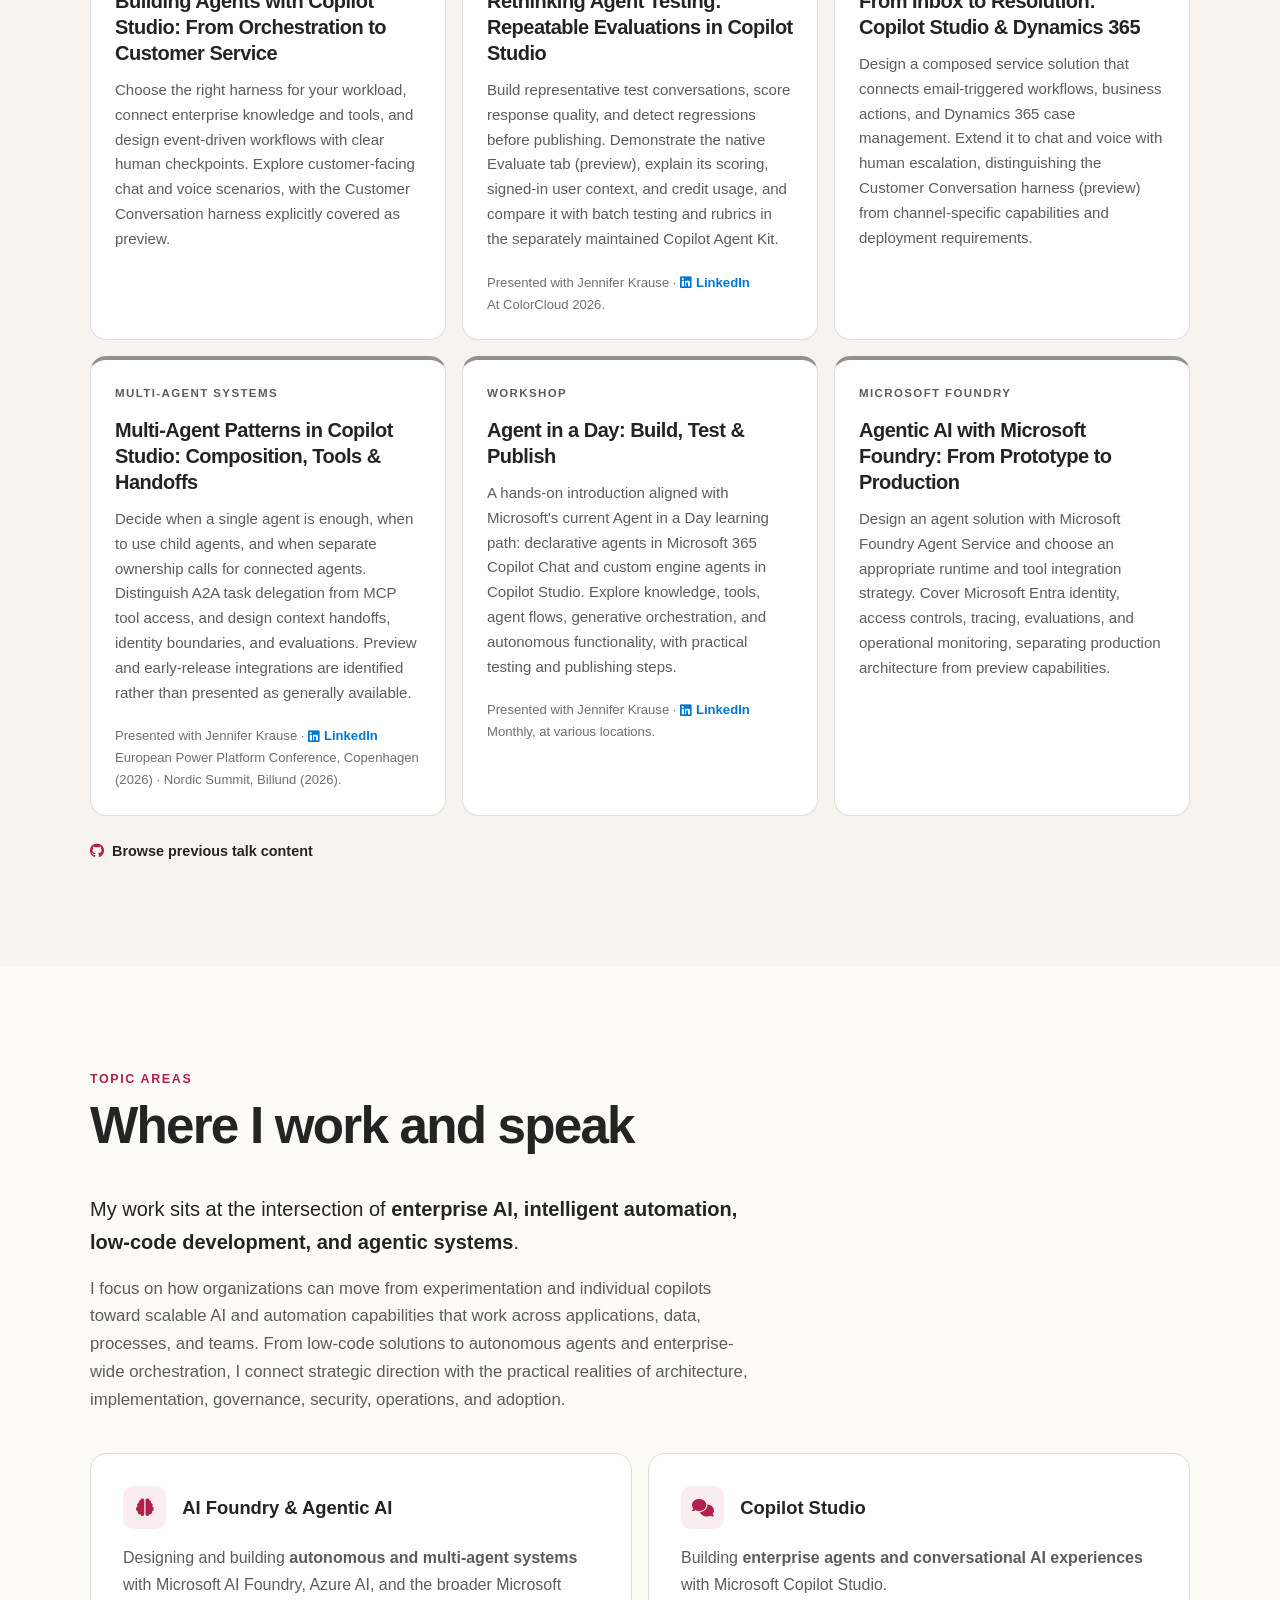
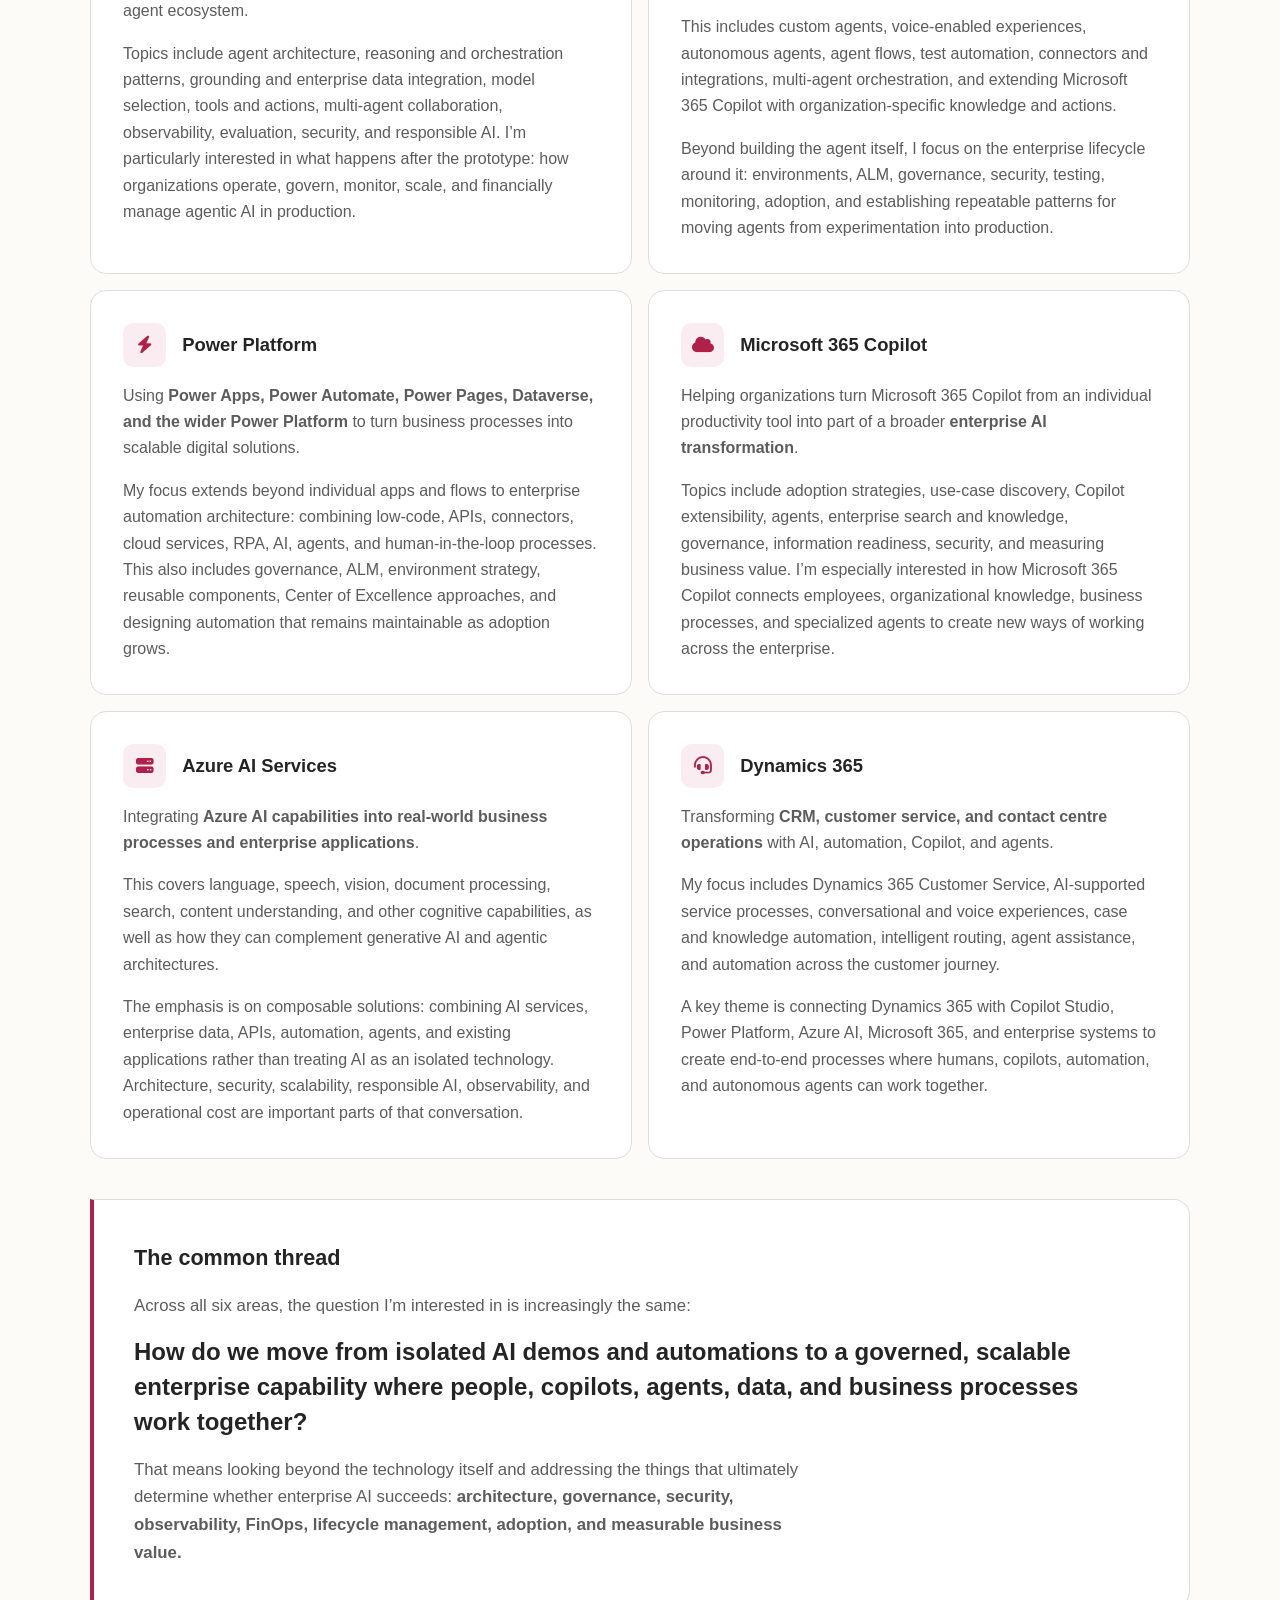
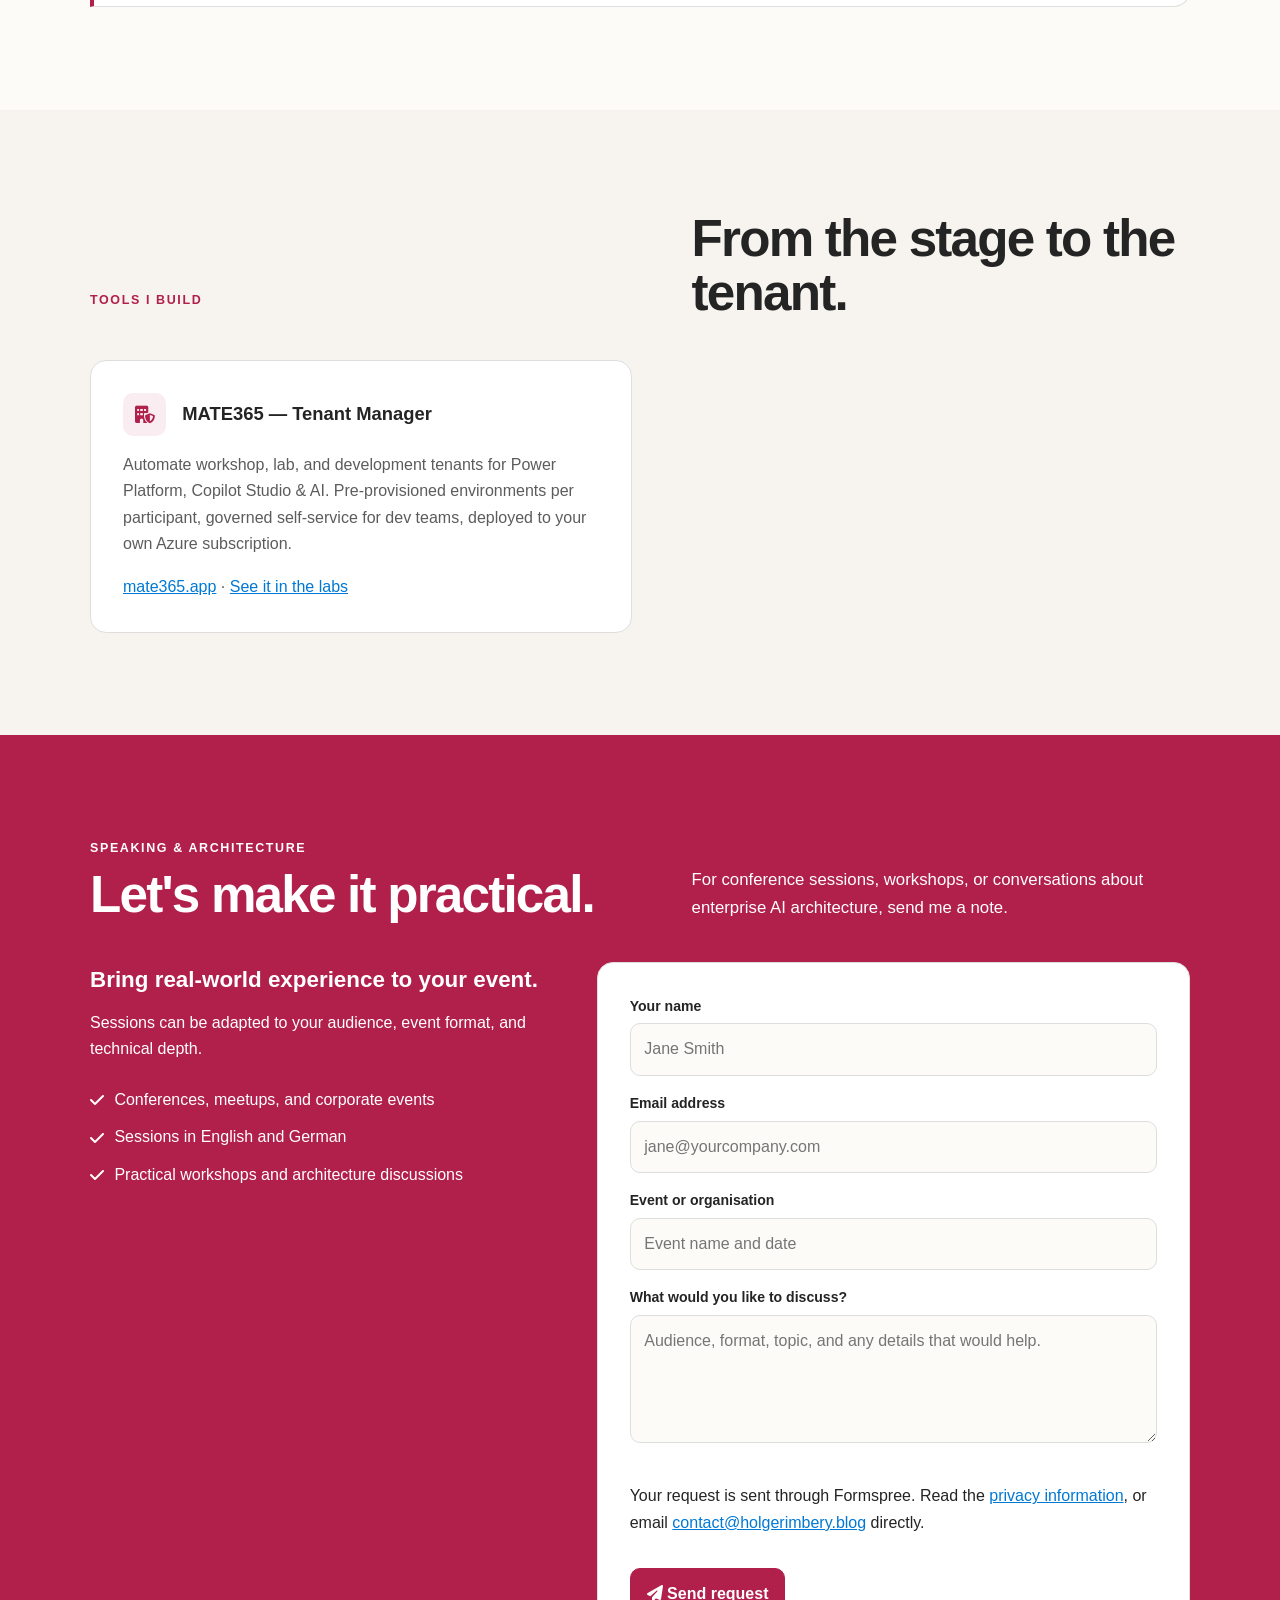
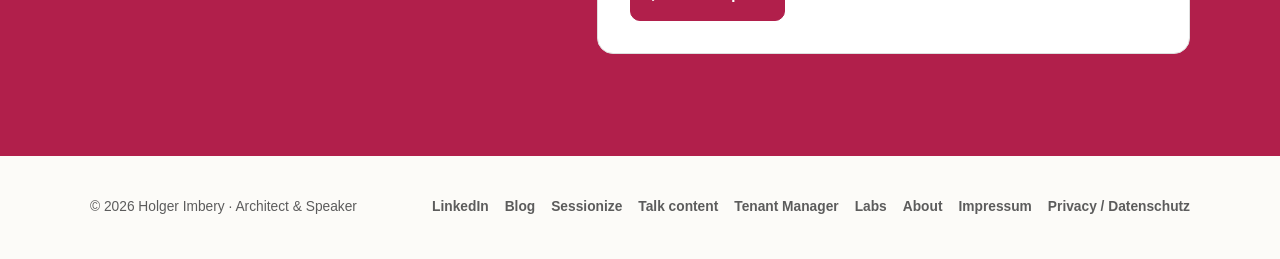
==== commit d0877e92: "Cross-reference mate365: Tools card, rel=me, JSON-LD sameAs, privacy scope Co-authored-by: Copilot <" ====
--- a/index.html
+++ b/index.html
@@ -21,6 +21,21 @@
   <link rel="icon" type="image/png" sizes="16x16" href="/favicon/favicon-16x16.png">
   <link rel="manifest" href="/favicon/site.webmanifest">
   <script defer src="https://cloud.umami.is/script.js" data-website-id="9c261303-4b1c-464f-ab7f-0f9be106a299"></script>
+  <script type="application/ld+json">
+  {
+    "@context": "https://schema.org",
+    "@type": "Person",
+    "name": "Holger Imbery",
+    "url": "https://instruo365.de/",
+    "sameAs": [
+      "https://www.mate365.app/",
+      "https://holgerimbery.blog",
+      "https://sessionize.com/holgerimbery/",
+      "https://www.linkedin.com/in/holgerimbery/",
+      "https://github.com/holgerimbery"
+    ]
+  }
+  </script>
   <script defer src="/assets/theme.js"></script>
   <style>
     :root {
@@ -570,7 +585,7 @@
         <li><a href="#contact">Contact</a></li>
         <li><a href="https://holgerimbery.blog" target="_blank" rel="noopener noreferrer">Blog</a></li>
         <li><a href="https://github.com/instruo365/talks/tree/main" target="_blank" rel="noopener noreferrer">Talk content</a></li>
-        <li><a href="https://www.mate365.app/" target="_blank" rel="noopener noreferrer">Tenant Manager</a></li>
+        <li><a href="https://www.mate365.app/" target="_blank" rel="me noopener noreferrer">Tenant Manager</a></li>
         <li><a href="https://labs.instruo365.de" target="_blank" rel="noopener noreferrer">Labs</a></li>
         <li>
           <button class="theme-toggle" id="darkModeToggle" type="button" aria-label="Switch to dark theme" aria-pressed="false">
@@ -785,6 +800,23 @@
           <p>Across all six areas, the question I’m interested in is increasingly the same:</p>
           <p class="expertise-question"><strong>How do we move from isolated AI demos and automations to a governed, scalable enterprise capability where people, copilots, agents, data, and business processes work together?</strong></p>
           <p>That means looking beyond the technology itself and addressing the things that ultimately determine whether enterprise AI succeeds: <strong>architecture, governance, security, observability, FinOps, lifecycle management, adoption, and measurable business value.</strong></p>
+        </div>
+      </div>
+    </section>
+
+    <section class="section" id="tools">
+      <div class="container">
+        <div class="section-heading">
+          <span class="section-kicker">Tools I build</span>
+          <h2>From the stage to the tenant.</h2>
+        </div>
+        <div class="expertise-grid">
+          <article class="expertise-card">
+            <span class="icon"><i class="fas fa-building-shield" aria-hidden="true"></i></span>
+            <h3>MATE365 — Tenant Manager</h3>
+            <p>Automate workshop, lab, and development tenants for Power Platform, Copilot Studio &amp; AI. Pre-provisioned environments per participant, governed self-service for dev teams, deployed to your own Azure subscription.</p>
+            <p><a href="https://www.mate365.app/" target="_blank" rel="me noopener noreferrer">mate365.app</a> · <a href="https://labs.instruo365.de" target="_blank" rel="noopener noreferrer">See it in the labs</a></p>
+          </article>
         </div>
       </div>
     </section>
@@ -828,7 +860,7 @@
         <a href="https://holgerimbery.blog" target="_blank" rel="noopener noreferrer">Blog</a>
         <a href="https://sessionize.com/holgerimbery/" target="_blank" rel="noopener noreferrer">Sessionize</a>
         <a href="https://github.com/instruo365/talks/tree/main" target="_blank" rel="noopener noreferrer">Talk content</a>
-        <a href="https://www.mate365.app/" target="_blank" rel="noopener noreferrer">Tenant Manager</a>
+        <a href="https://www.mate365.app/" target="_blank" rel="me noopener noreferrer">Tenant Manager</a>
         <a href="https://labs.instruo365.de" target="_blank" rel="noopener noreferrer">Labs</a>
         <a href="/about/">About</a>
         <a href="/impressum/">Impressum</a>
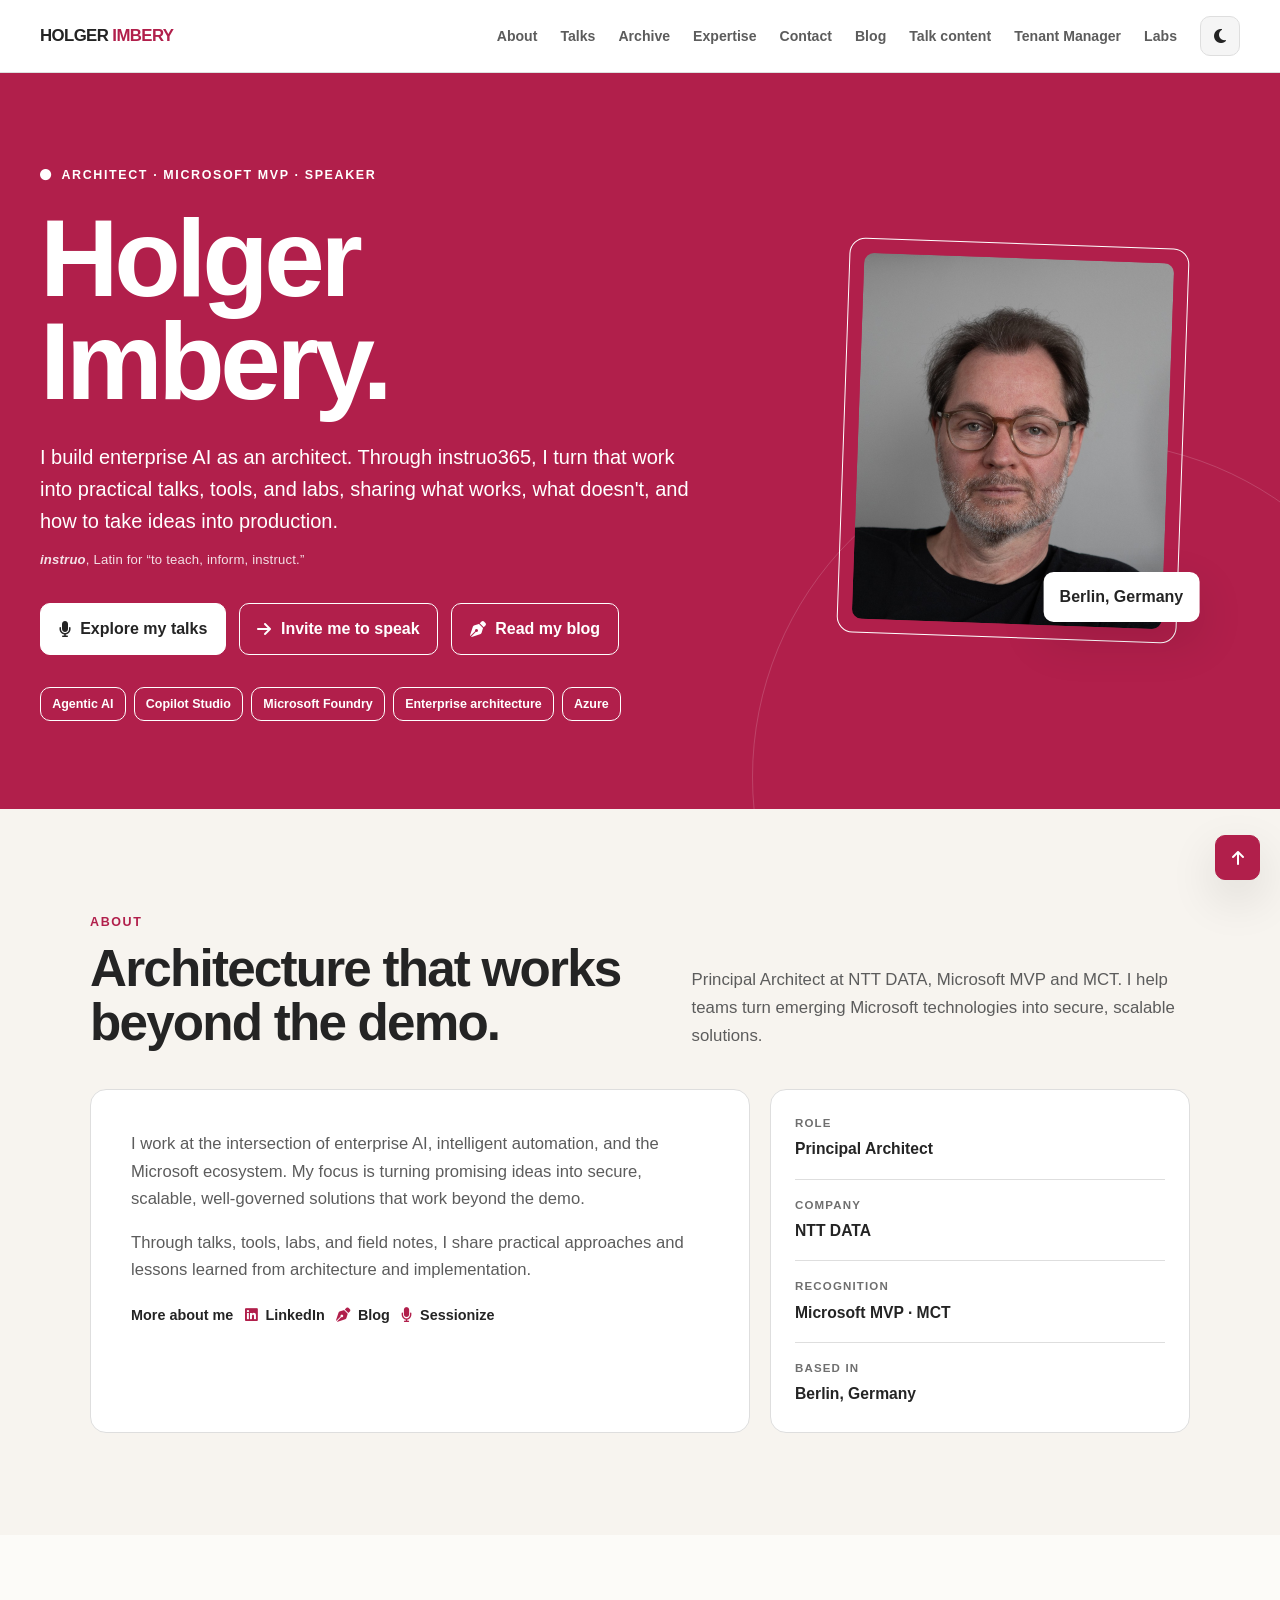
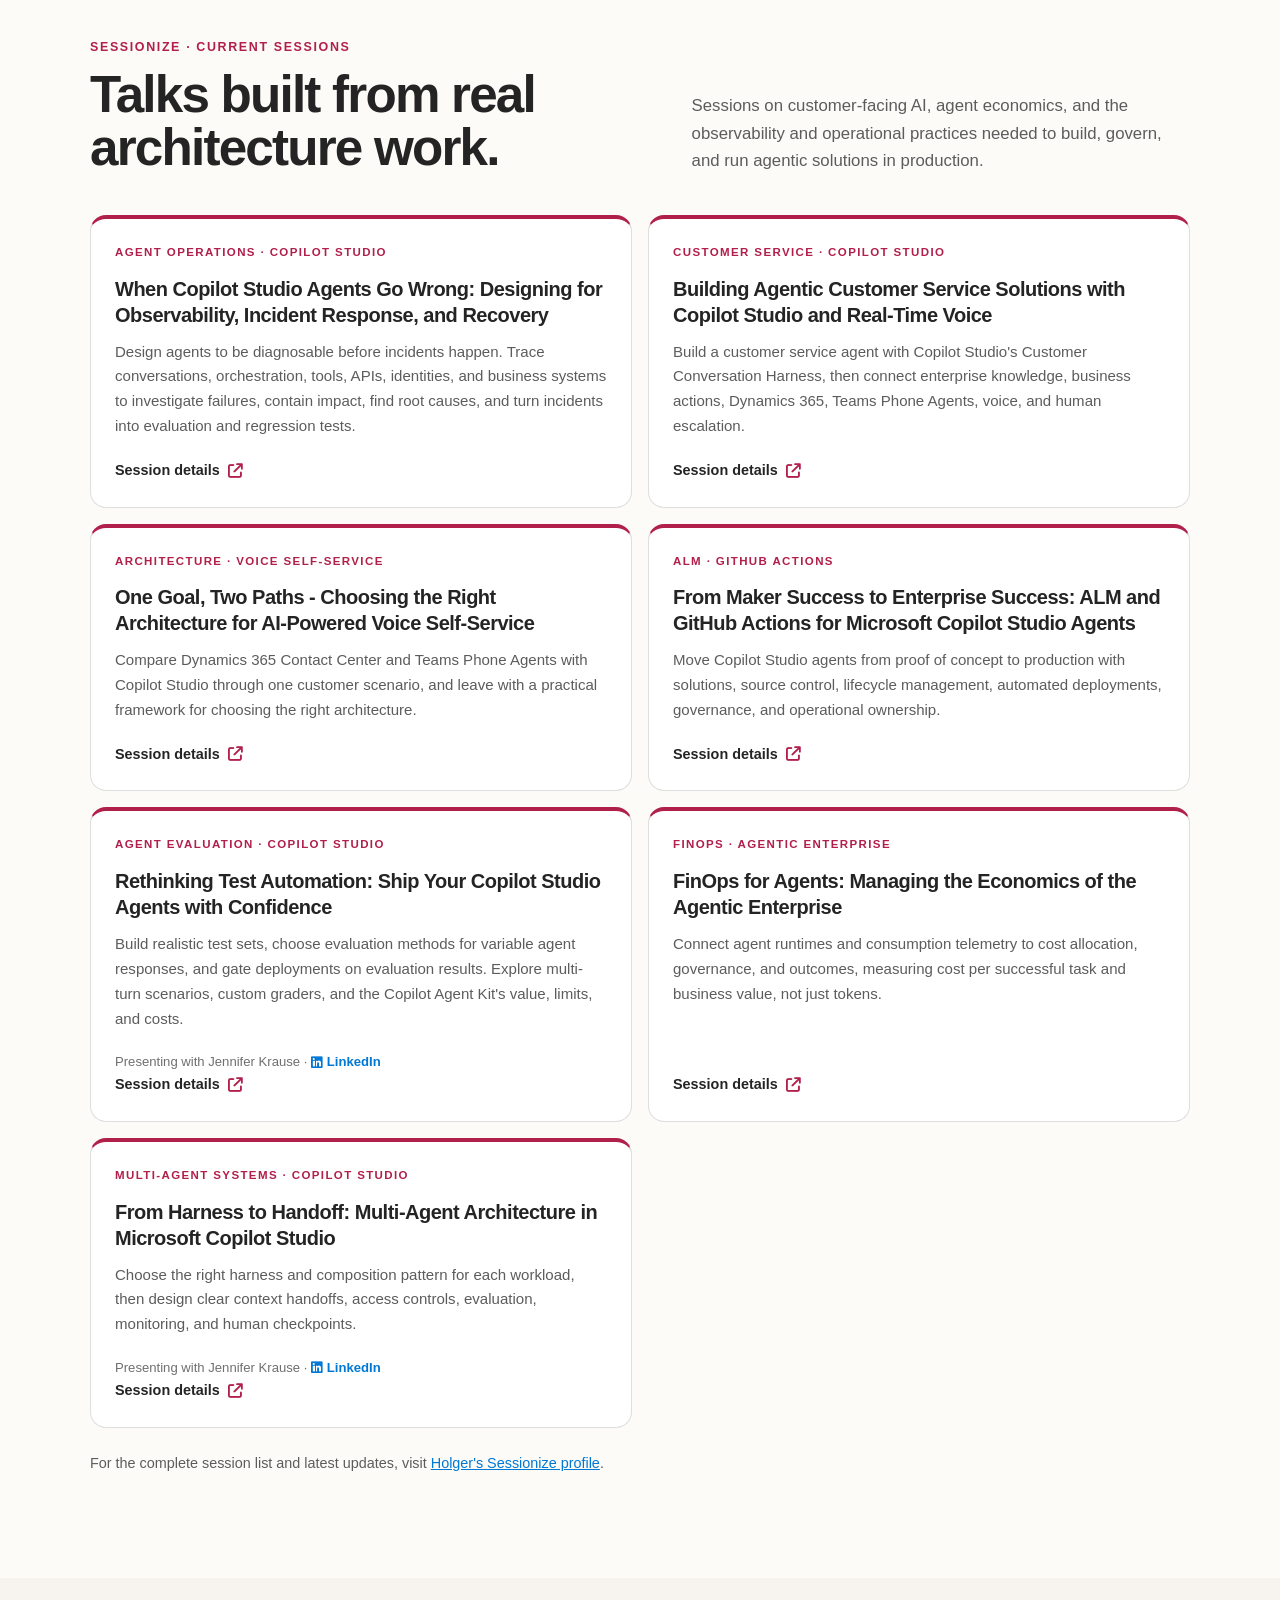
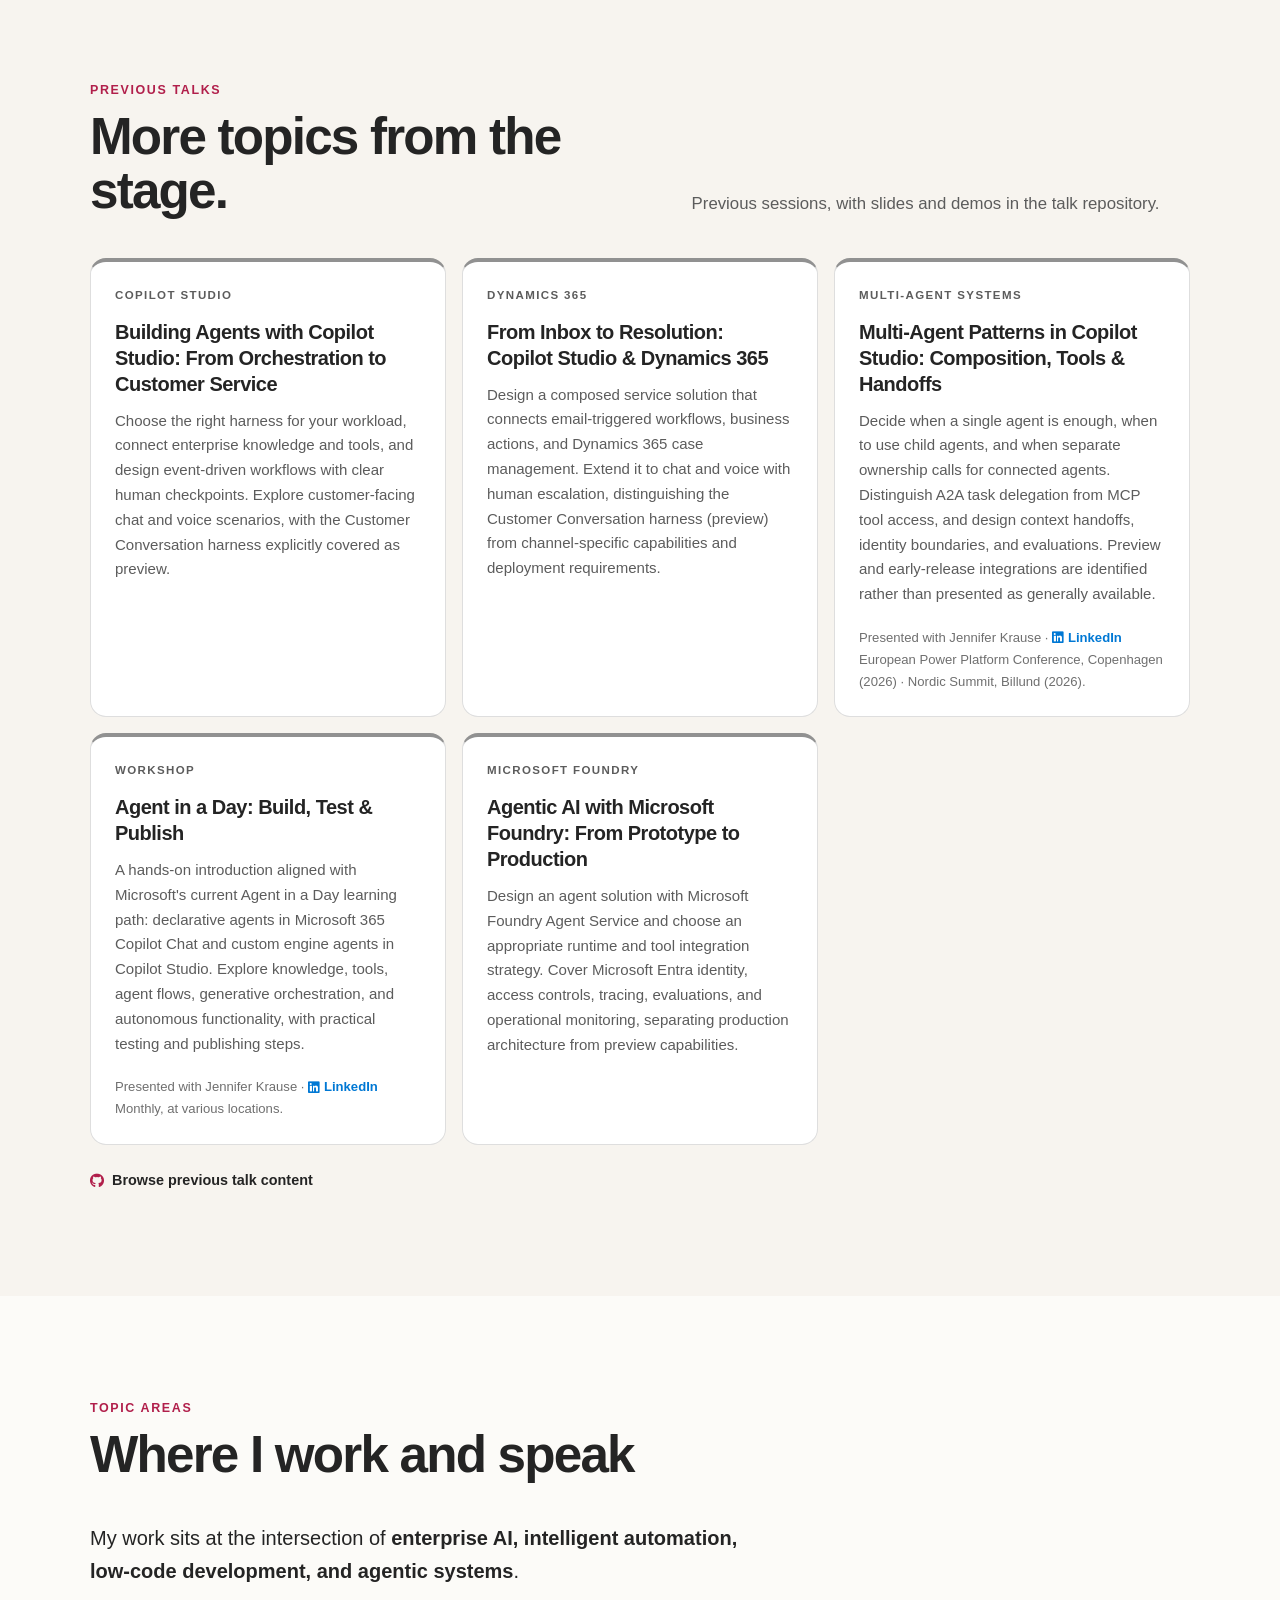
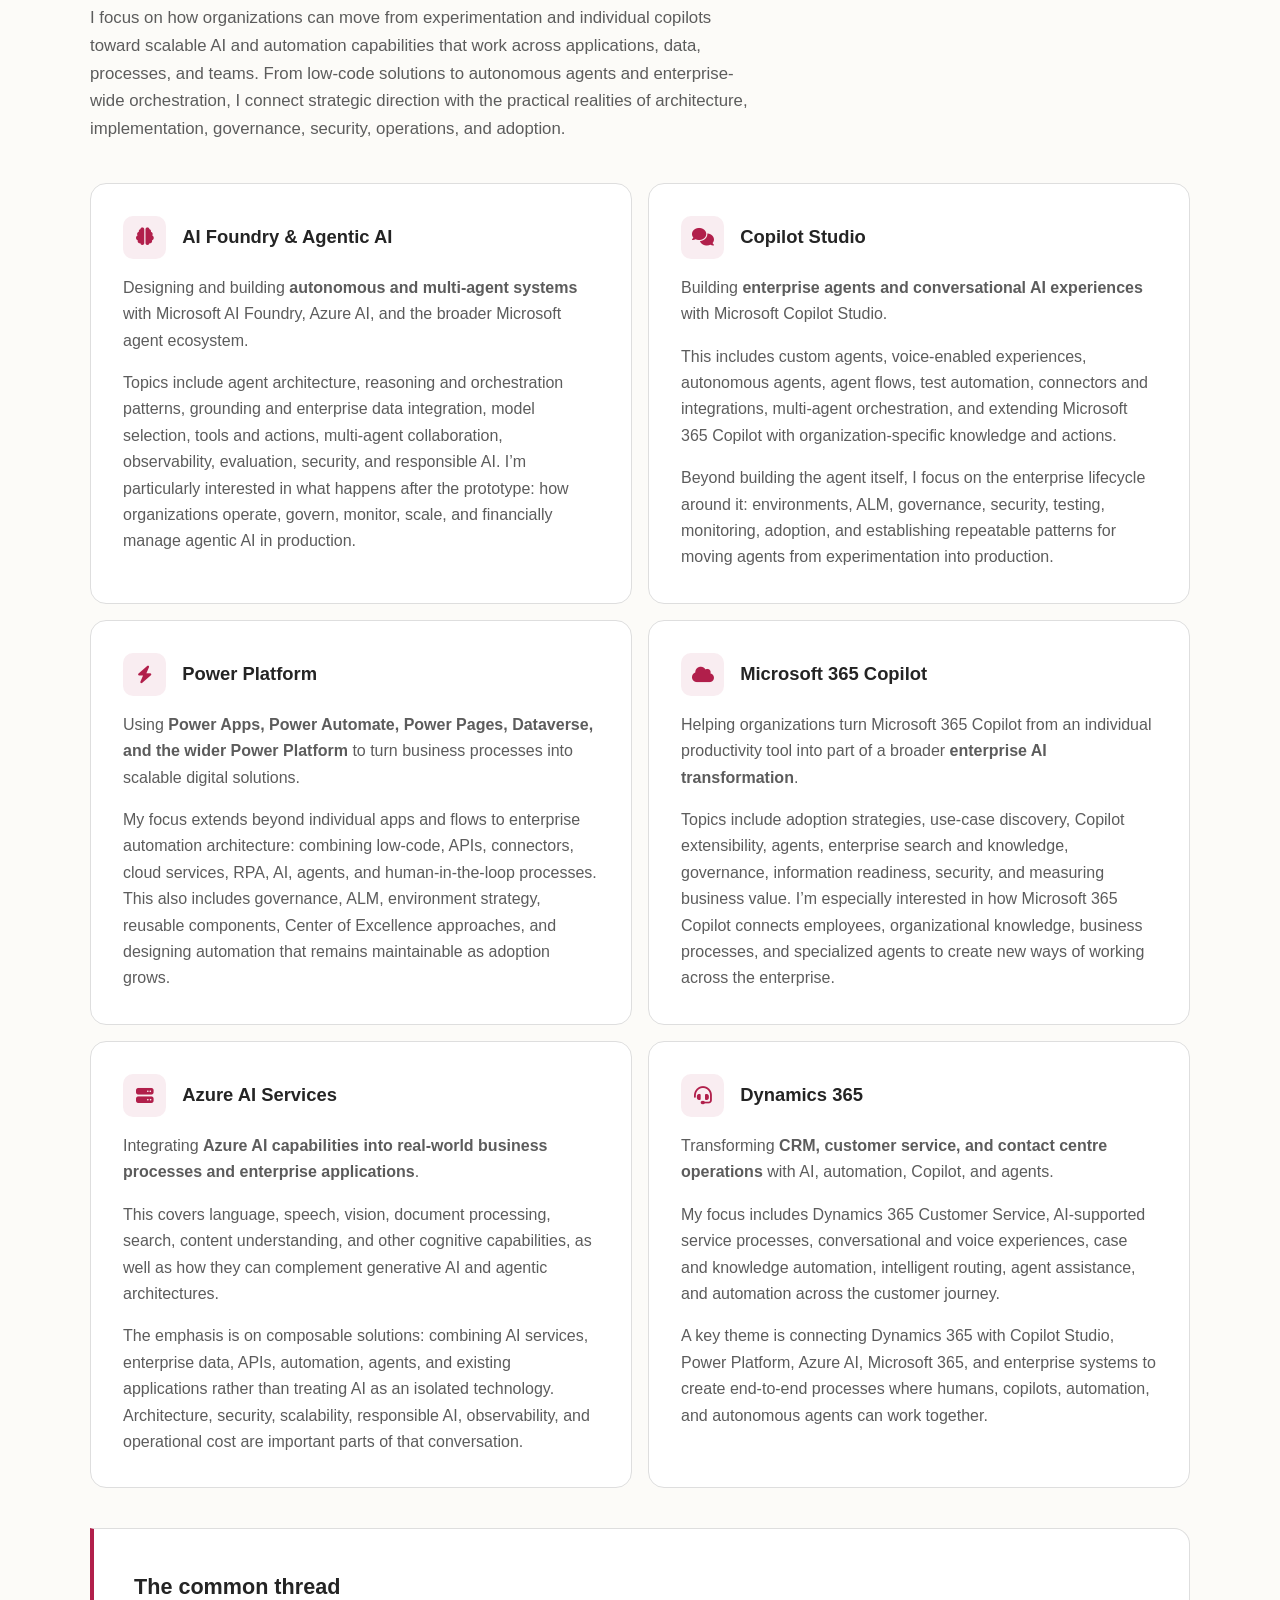
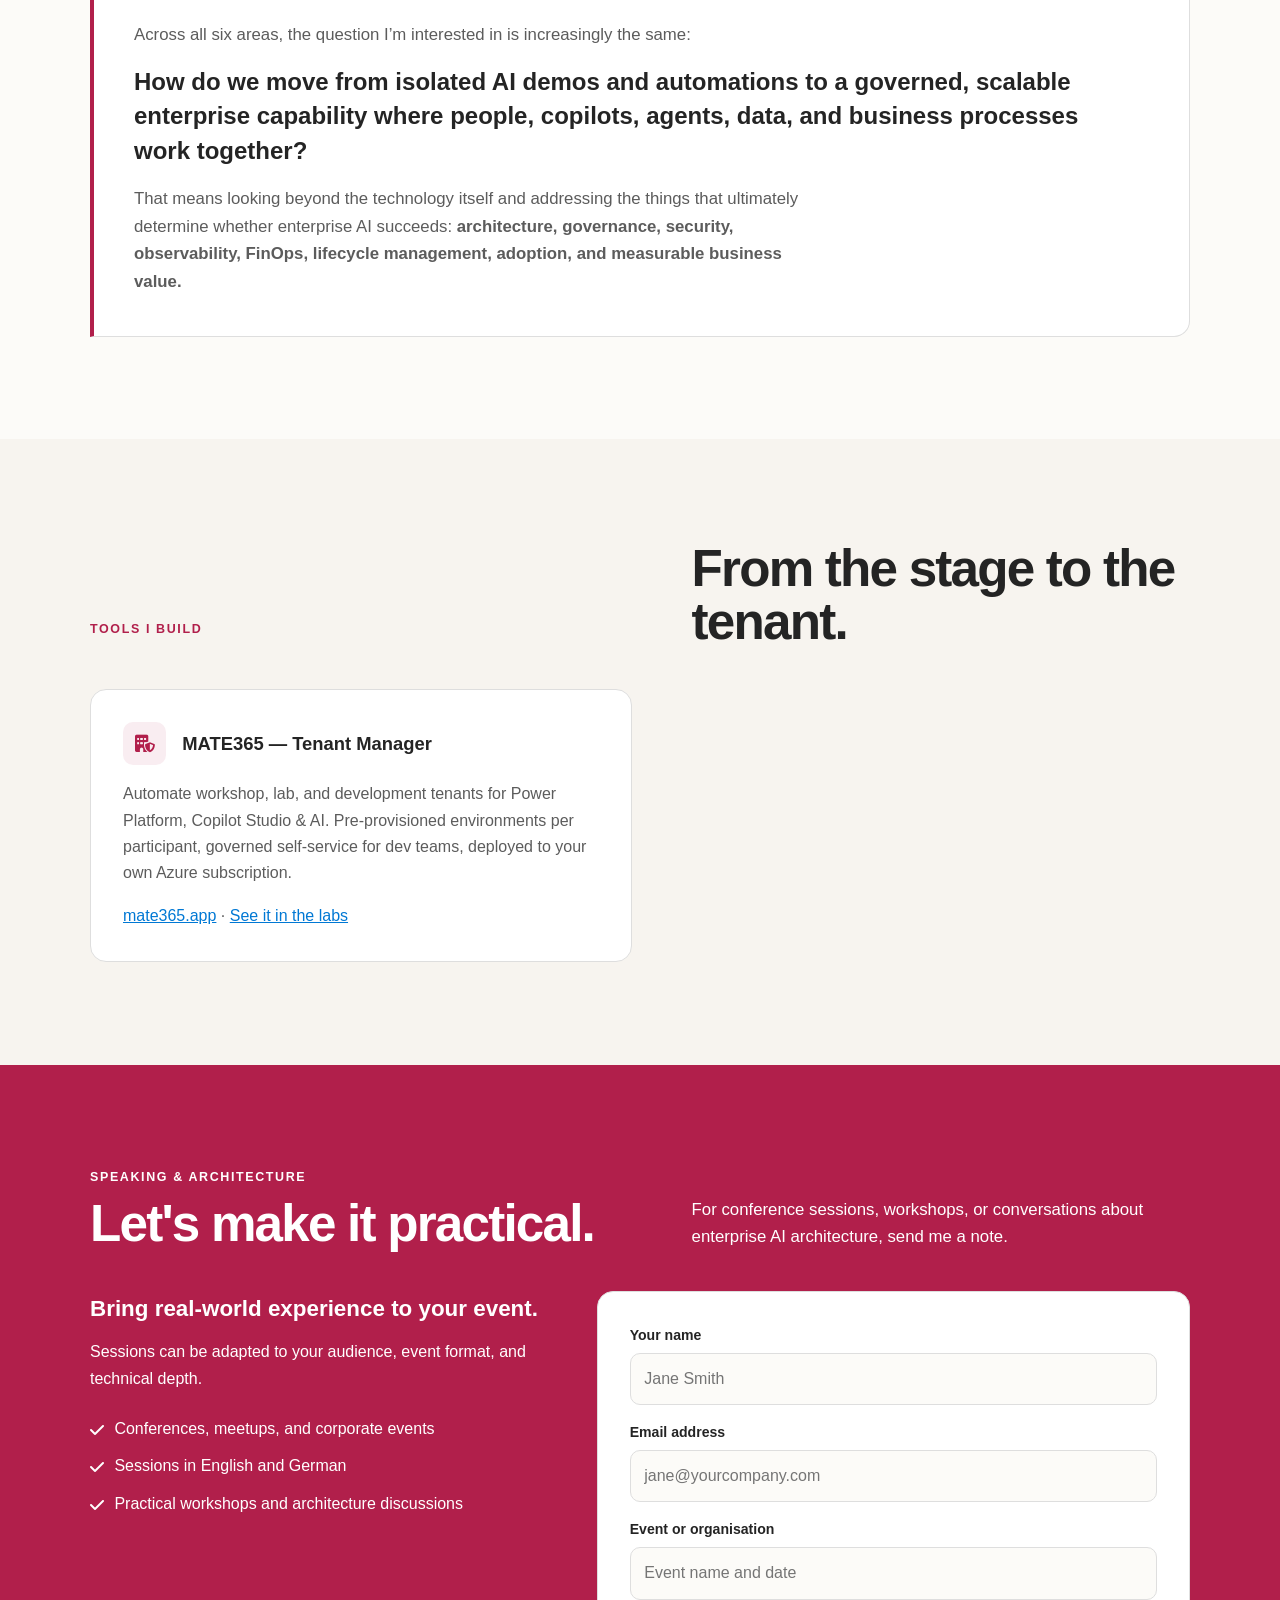
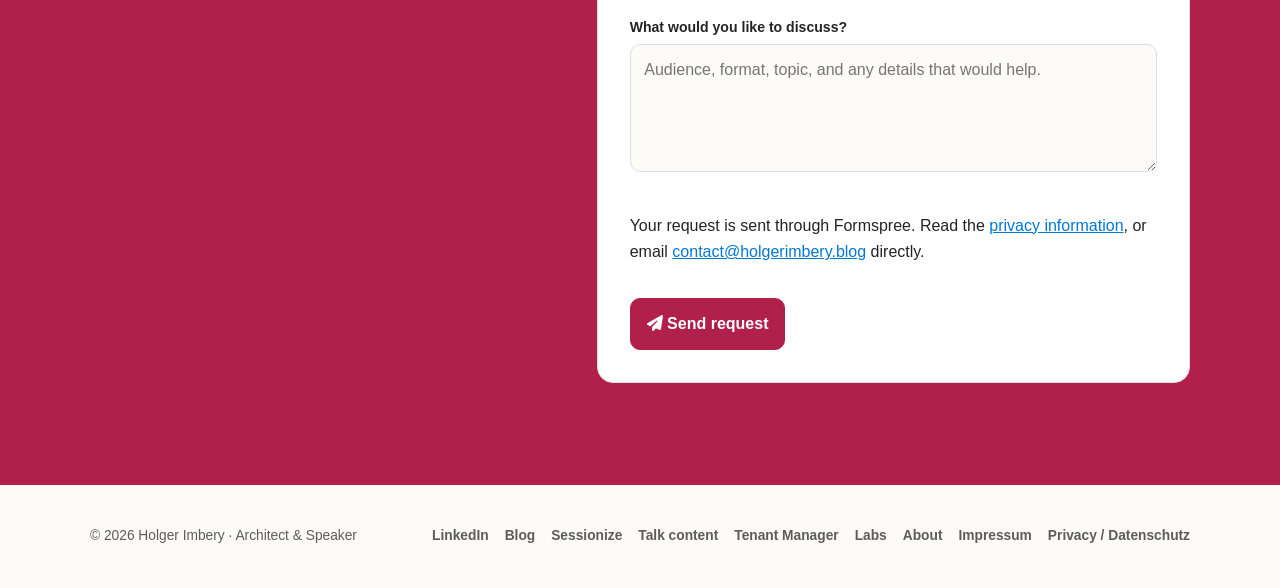
==== commit b535a992: "Add updated agent testing session Co-authored-by: Copilot App <223556219+Copilot@users.noreply.githu" ====
--- a/index.html
+++ b/index.html
@@ -75,10 +75,10 @@
       --cp-text: #dedede;
       --cp-text-muted: #919191;
       --cp-text-soft: #b0b0b0;
-      --cp-accent: #fd8ea1;
-      --cp-accent-hover: #fb7b91;
-      --cp-accent-soft: rgba(253, 142, 161, 0.14);
-      --cp-accent-fg: #1a1a1a;
+      --cp-accent: #b11f4b;
+      --cp-accent-hover: #9a1a41;
+      --cp-accent-soft: rgba(177, 31, 75, 0.08);
+      --cp-accent-fg: #ffffff;
       --cp-success: #4ade80;
       --cp-danger: #f87171;
       --cp-warning: #fbbf24;
@@ -88,7 +88,7 @@
       --cp-panel: rgba(41, 41, 41, 0.72);
       --cp-panel-strong: rgba(41, 41, 41, 0.96);
       --cp-sheen: rgba(255, 255, 255, 0.04);
-      --cp-highlight: rgba(253, 142, 161, 0.12);
+      --cp-highlight: rgba(177, 31, 75, 0.12);
     }
 
     *, *::before, *::after { box-sizing: border-box; }
@@ -679,6 +679,13 @@
             <a class="text-link" href="https://sessionize.com/s/holgerimbery/from-maker-success-to-enterprise-success-alm-and-g/190878" target="_blank" rel="noopener noreferrer">Session details <i class="fas fa-arrow-up-right-from-square" aria-hidden="true"></i></a>
           </article>
           <article class="session-card">
+            <span class="session-type">Agent evaluation · Copilot Studio</span>
+            <h3>Rethinking Test Automation: Ship Your Copilot Studio Agents with Confidence</h3>
+            <p>Build realistic test sets, choose evaluation methods for variable agent responses, and gate deployments on evaluation results. Explore multi-turn scenarios, custom graders, and the Copilot Agent Kit's value, limits, and costs.</p>
+            <p class="archive-speakers">Presenting with Jennifer Krause · <a href="https://www.linkedin.com/in/krause-jennifer" target="_blank" rel="noopener noreferrer" aria-label="Jennifer Krause on LinkedIn"><i class="fab fa-linkedin" aria-hidden="true"></i> LinkedIn</a></p>
+            <a class="text-link" href="https://sessionize.com/s/holgerimbery/rethinking-test-automation-ship-your-copilot-studi/181710" target="_blank" rel="noopener noreferrer">Session details <i class="fas fa-arrow-up-right-from-square" aria-hidden="true"></i></a>
+          </article>
+          <article class="session-card">
             <span class="session-type">FinOps · Agentic enterprise</span>
             <h3>FinOps for Agents: Managing the Economics of the Agentic Enterprise</h3>
             <p>Connect agent runtimes and consumption telemetry to cost allocation, governance, and outcomes, measuring cost per successful task and business value, not just tokens.</p>
@@ -707,13 +714,6 @@
             <span class="session-type">Copilot Studio</span>
             <h3>Building Agents with Copilot Studio: From Orchestration to Customer Service</h3>
             <p>Choose the right harness for your workload, connect enterprise knowledge and tools, and design event-driven workflows with clear human checkpoints. Explore customer-facing chat and voice scenarios, with the Customer Conversation harness explicitly covered as preview.</p>
-          </article>
-          <article class="session-card">
-            <span class="session-type">Agent evaluation</span>
-            <h3>Rethinking Agent Testing: Repeatable Evaluations in Copilot Studio</h3>
-            <p>Build representative test conversations, score response quality, and detect regressions before publishing. Demonstrate the native Evaluate tab (preview), explain its scoring, signed-in user context, and credit usage, and compare it with batch testing and rubrics in the separately maintained Copilot Agent Kit.</p>
-            <p class="archive-speakers">Presented with Jennifer Krause · <a href="https://www.linkedin.com/in/krause-jennifer" target="_blank" rel="noopener noreferrer" aria-label="Jennifer Krause on LinkedIn"><i class="fab fa-linkedin" aria-hidden="true"></i> LinkedIn</a></p>
-            <p class="archive-speakers">At ColorCloud 2026.</p>
           </article>
           <article class="session-card">
             <span class="session-type">Dynamics 365</span>
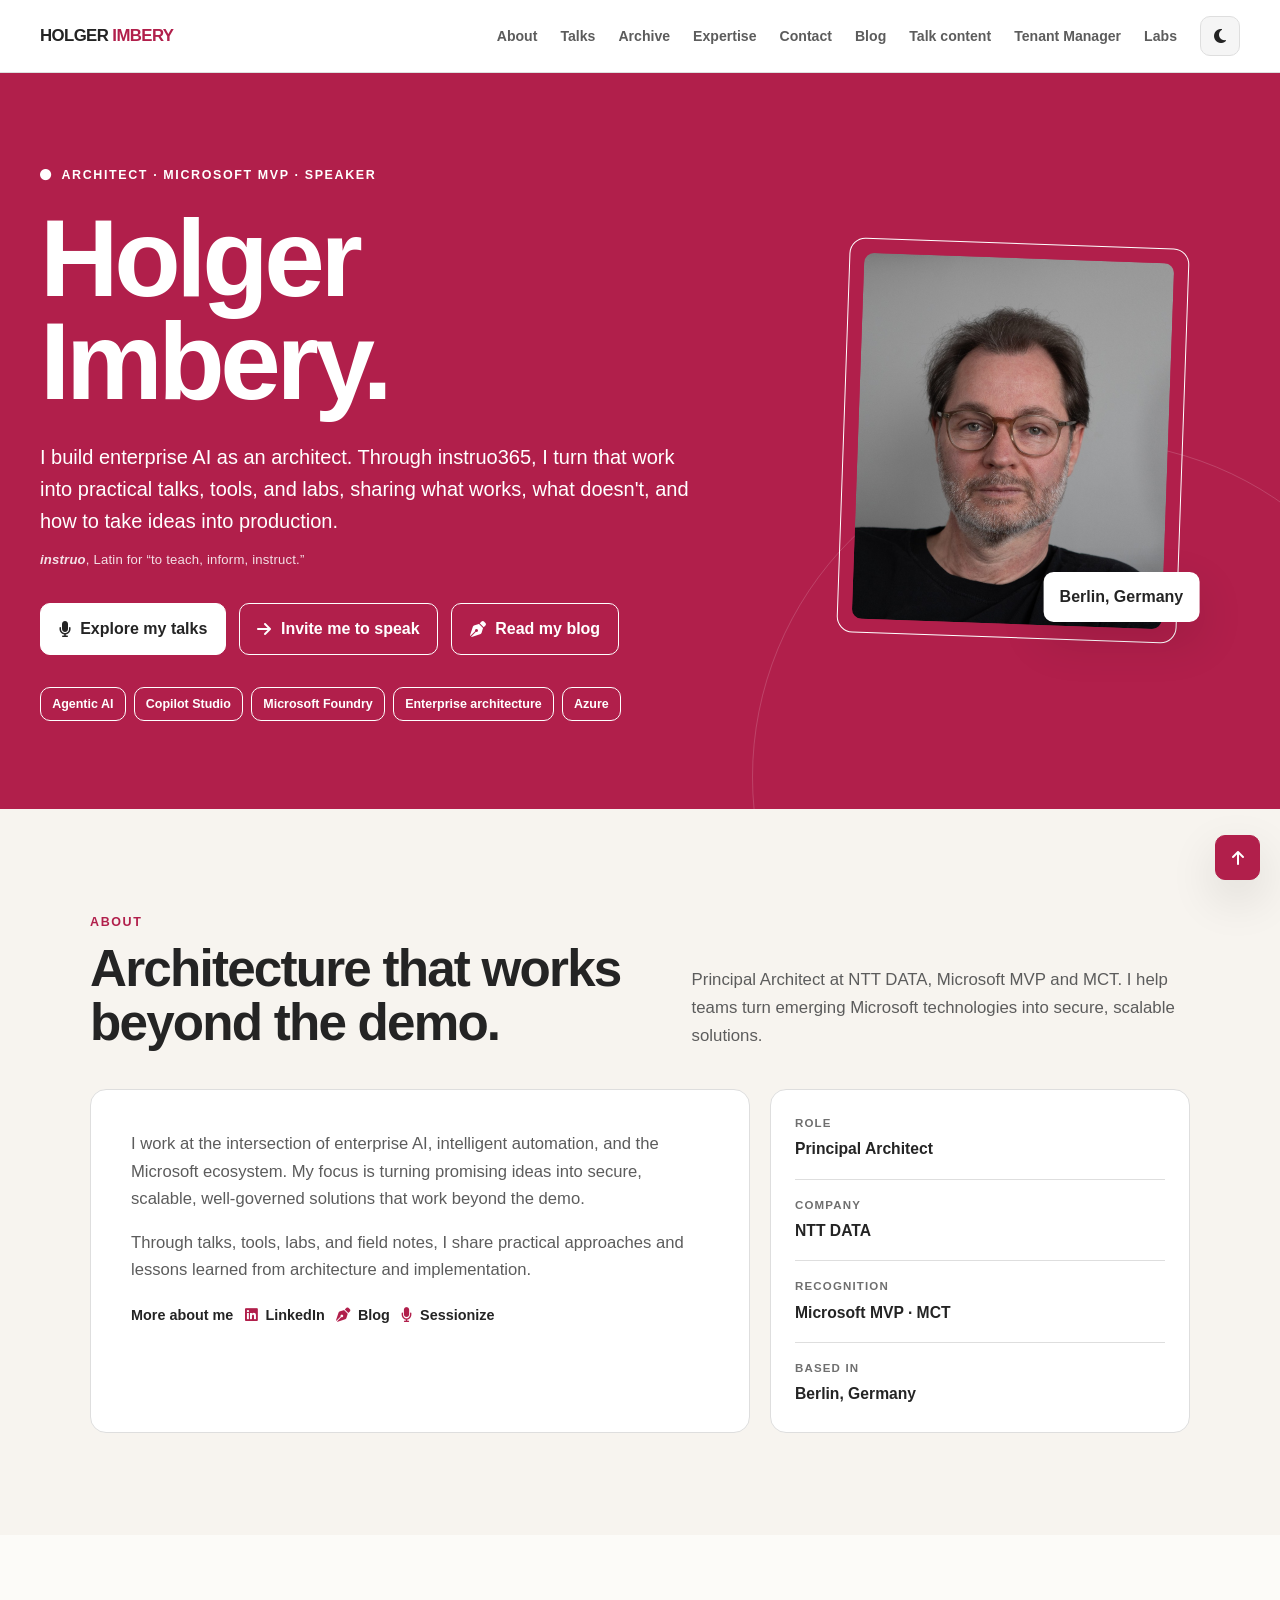
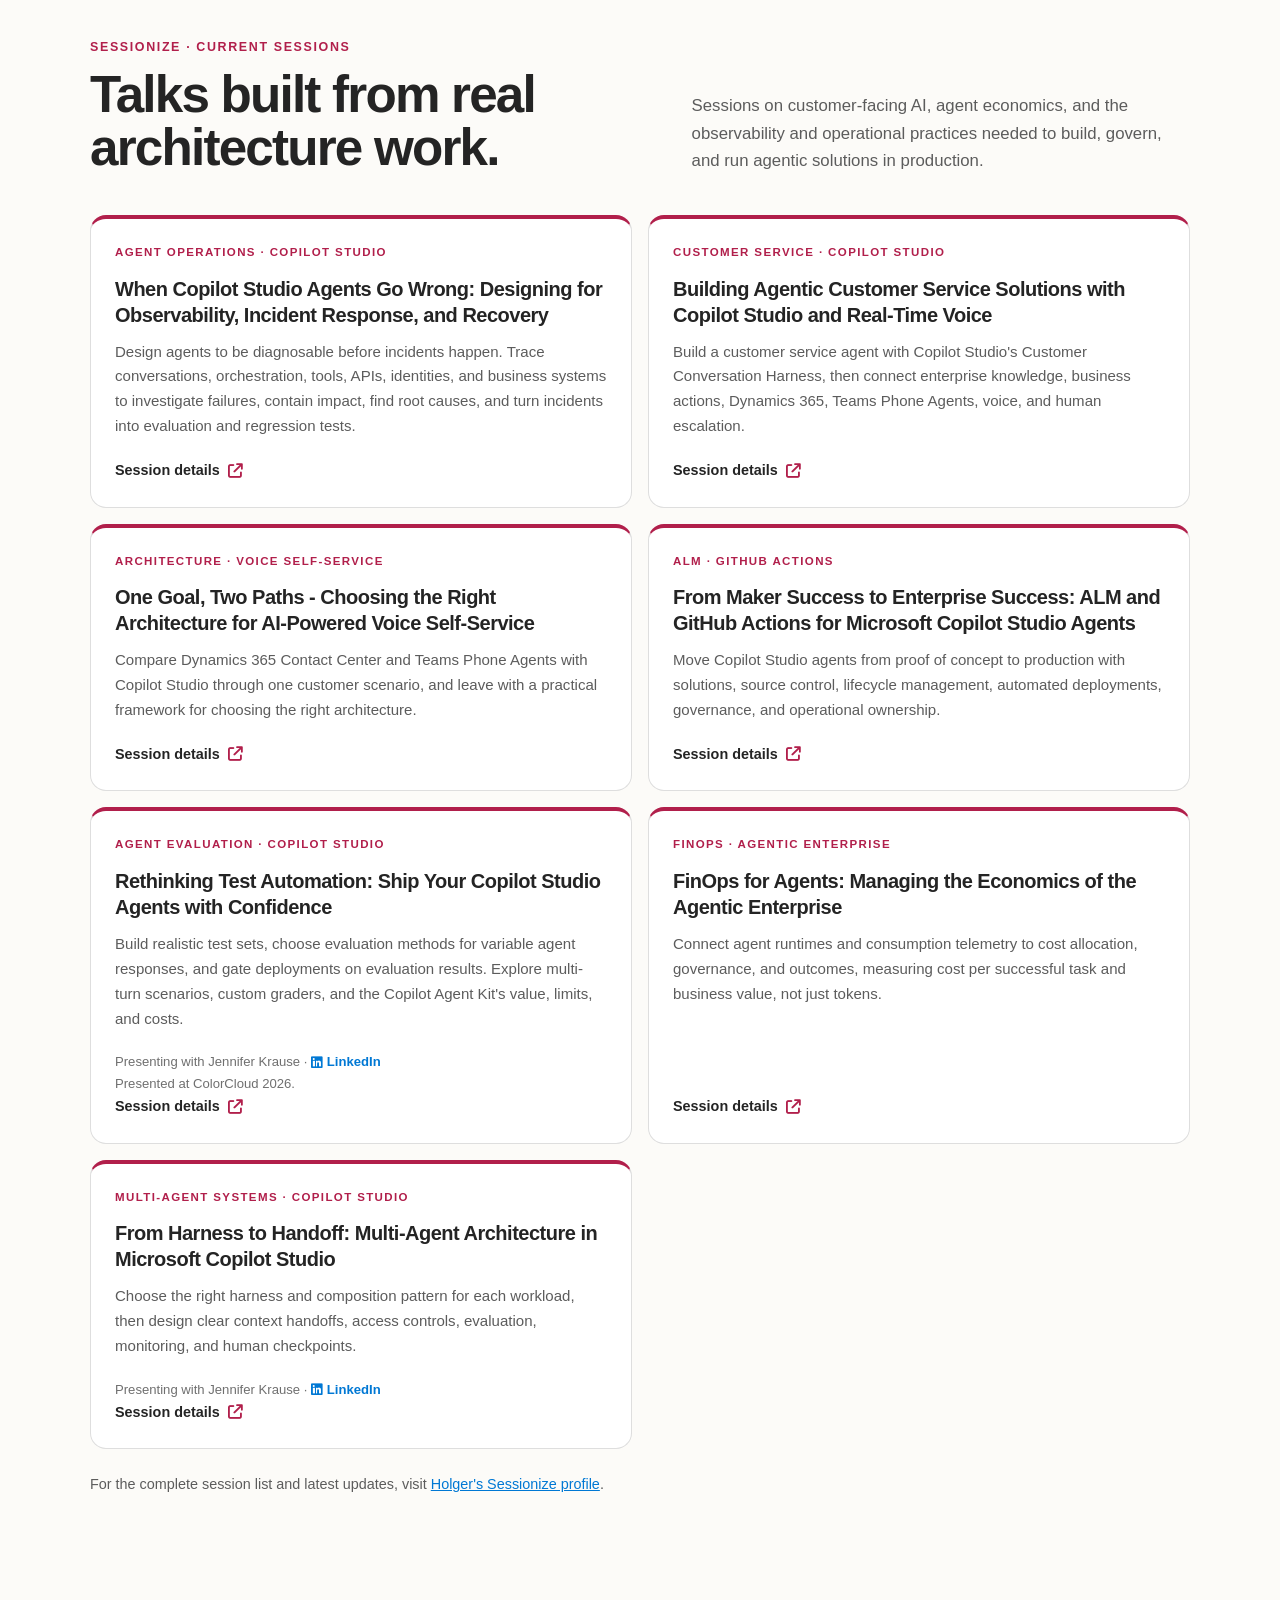
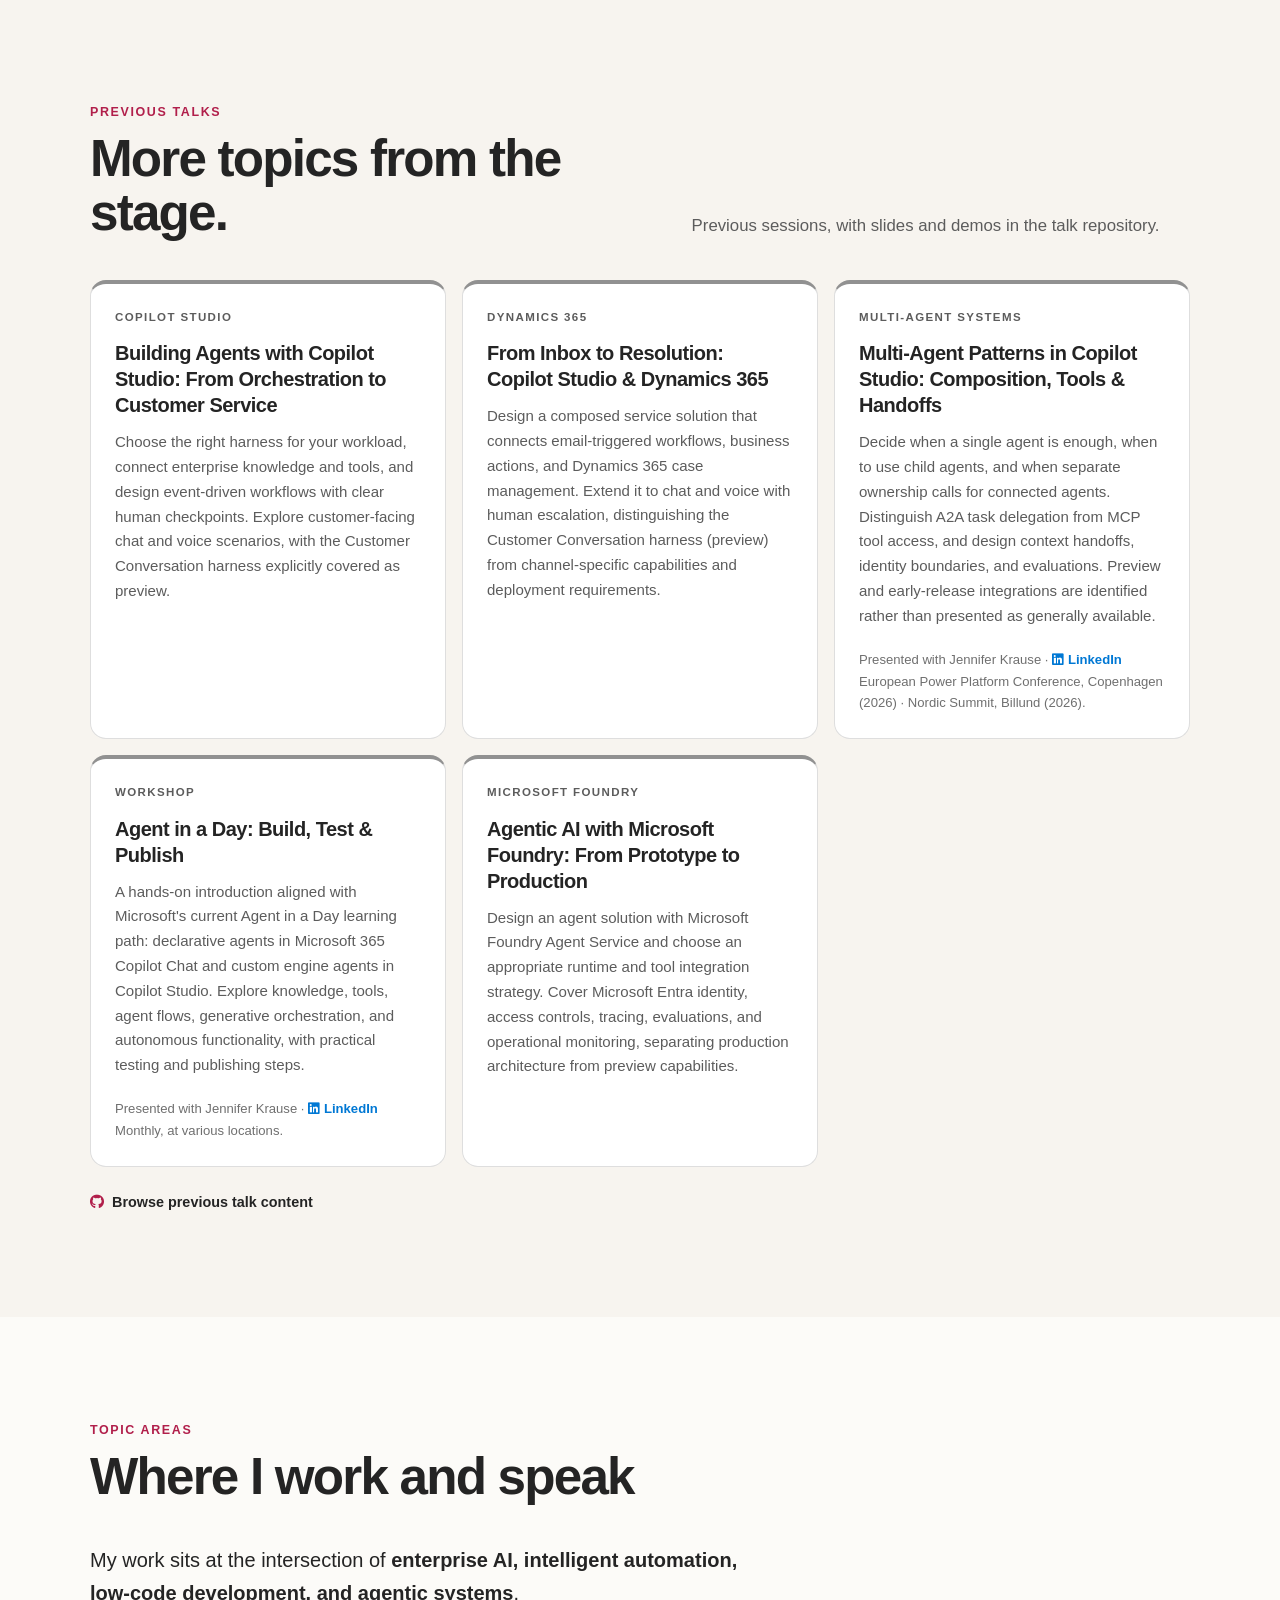
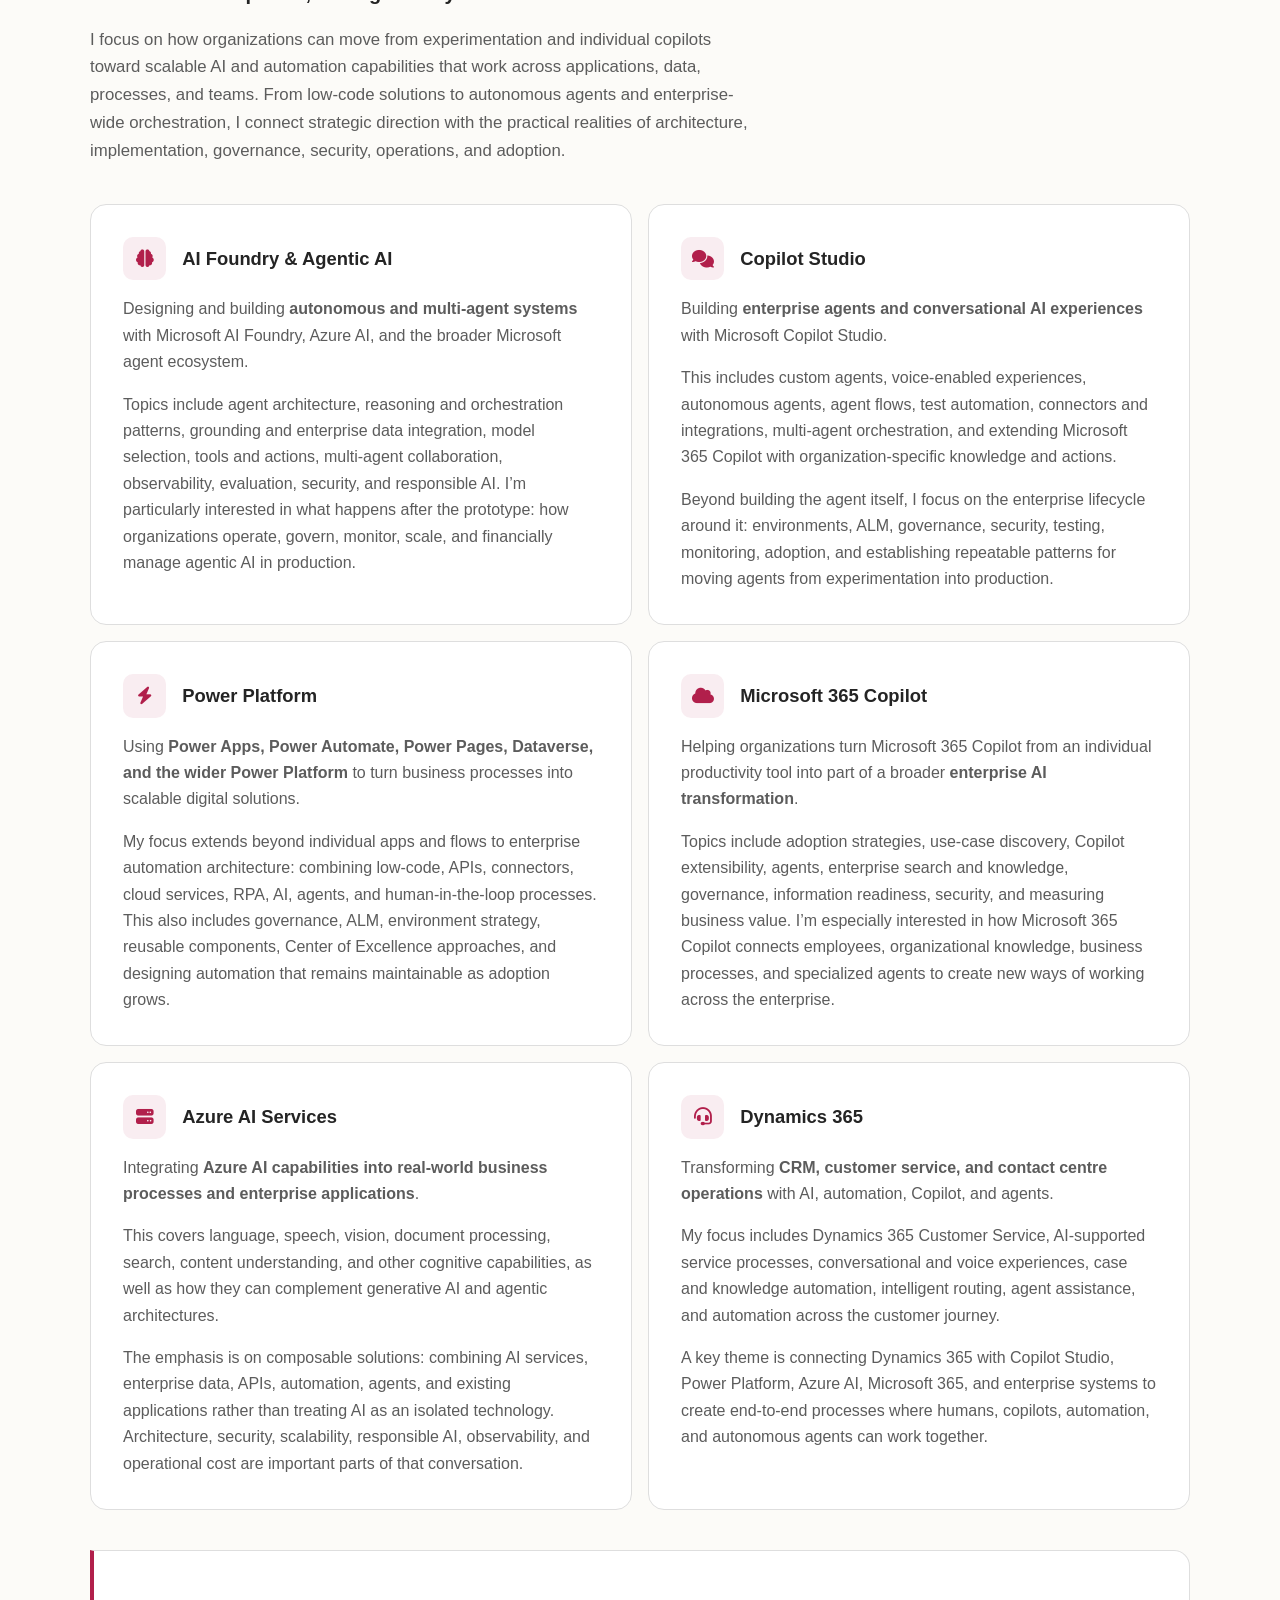
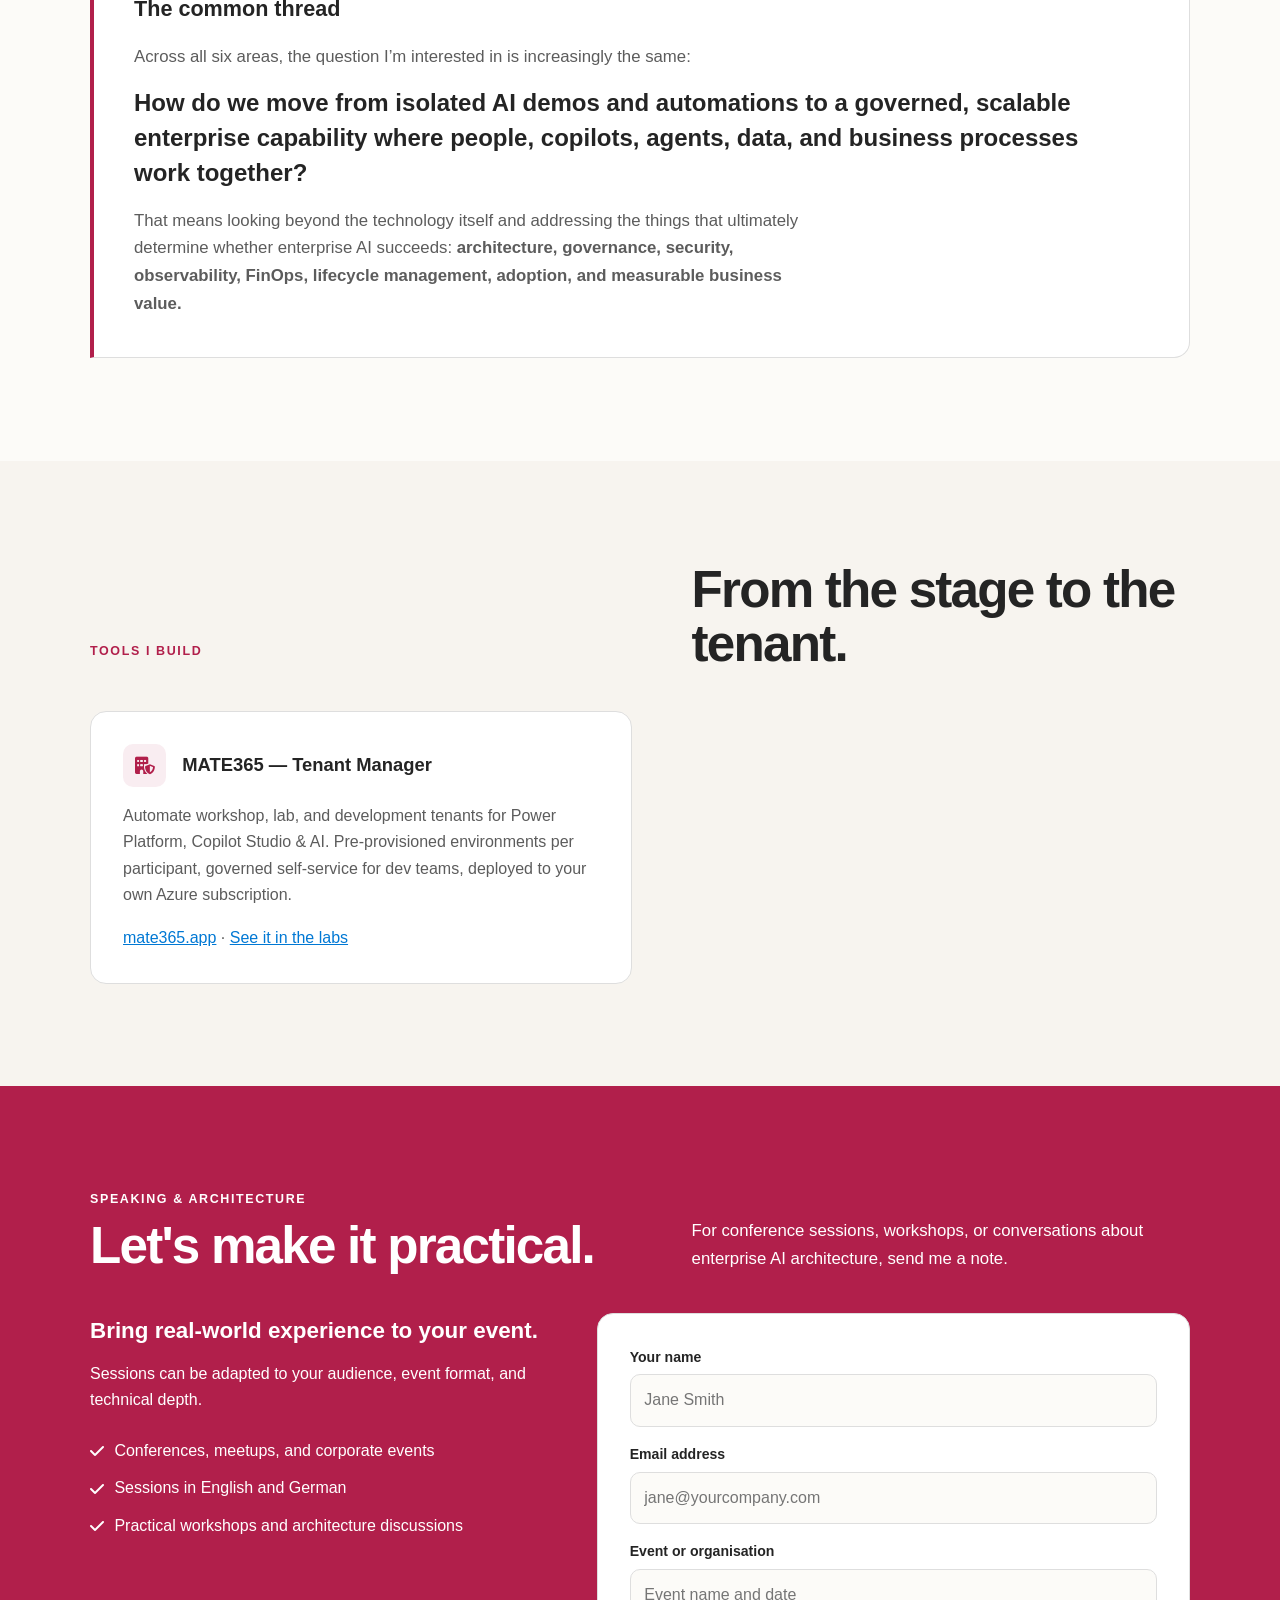
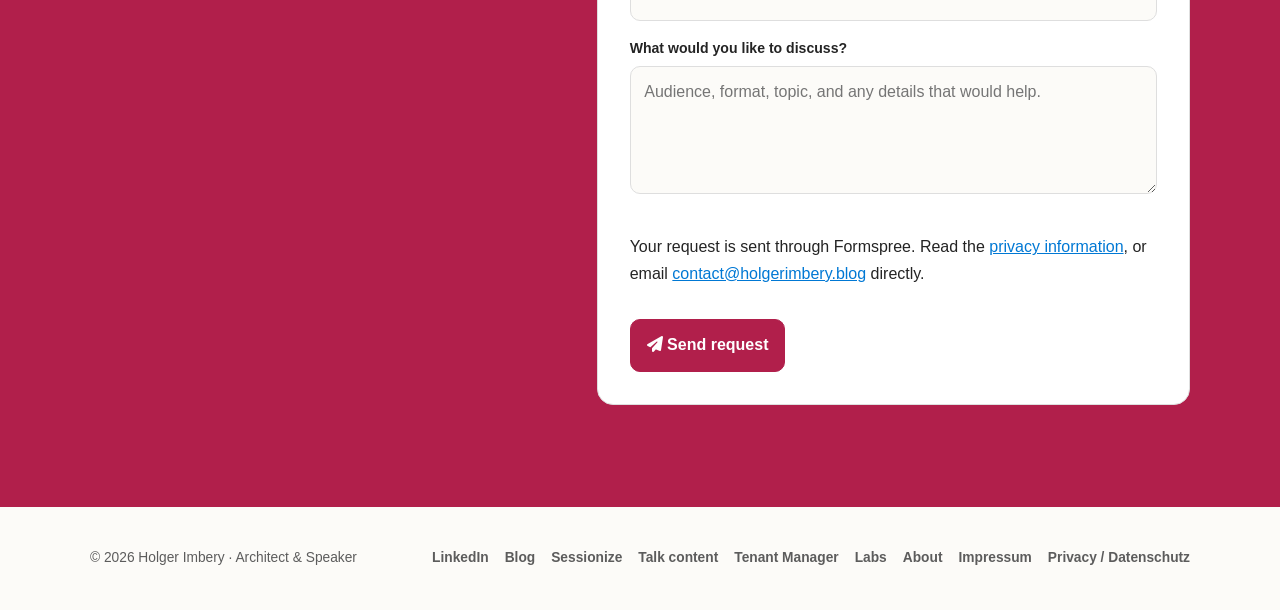
==== commit 2adf22c6: "Note ColorCloud 2026 presentation Co-authored-by: Copilot App <223556219+Copilot@users.noreply.githu" ====
--- a/index.html
+++ b/index.html
@@ -683,6 +683,7 @@
             <h3>Rethinking Test Automation: Ship Your Copilot Studio Agents with Confidence</h3>
             <p>Build realistic test sets, choose evaluation methods for variable agent responses, and gate deployments on evaluation results. Explore multi-turn scenarios, custom graders, and the Copilot Agent Kit's value, limits, and costs.</p>
             <p class="archive-speakers">Presenting with Jennifer Krause · <a href="https://www.linkedin.com/in/krause-jennifer" target="_blank" rel="noopener noreferrer" aria-label="Jennifer Krause on LinkedIn"><i class="fab fa-linkedin" aria-hidden="true"></i> LinkedIn</a></p>
+            <p class="archive-speakers">Presented at ColorCloud 2026.</p>
             <a class="text-link" href="https://sessionize.com/s/holgerimbery/rethinking-test-automation-ship-your-copilot-studi/181710" target="_blank" rel="noopener noreferrer">Session details <i class="fas fa-arrow-up-right-from-square" aria-hidden="true"></i></a>
           </article>
           <article class="session-card">
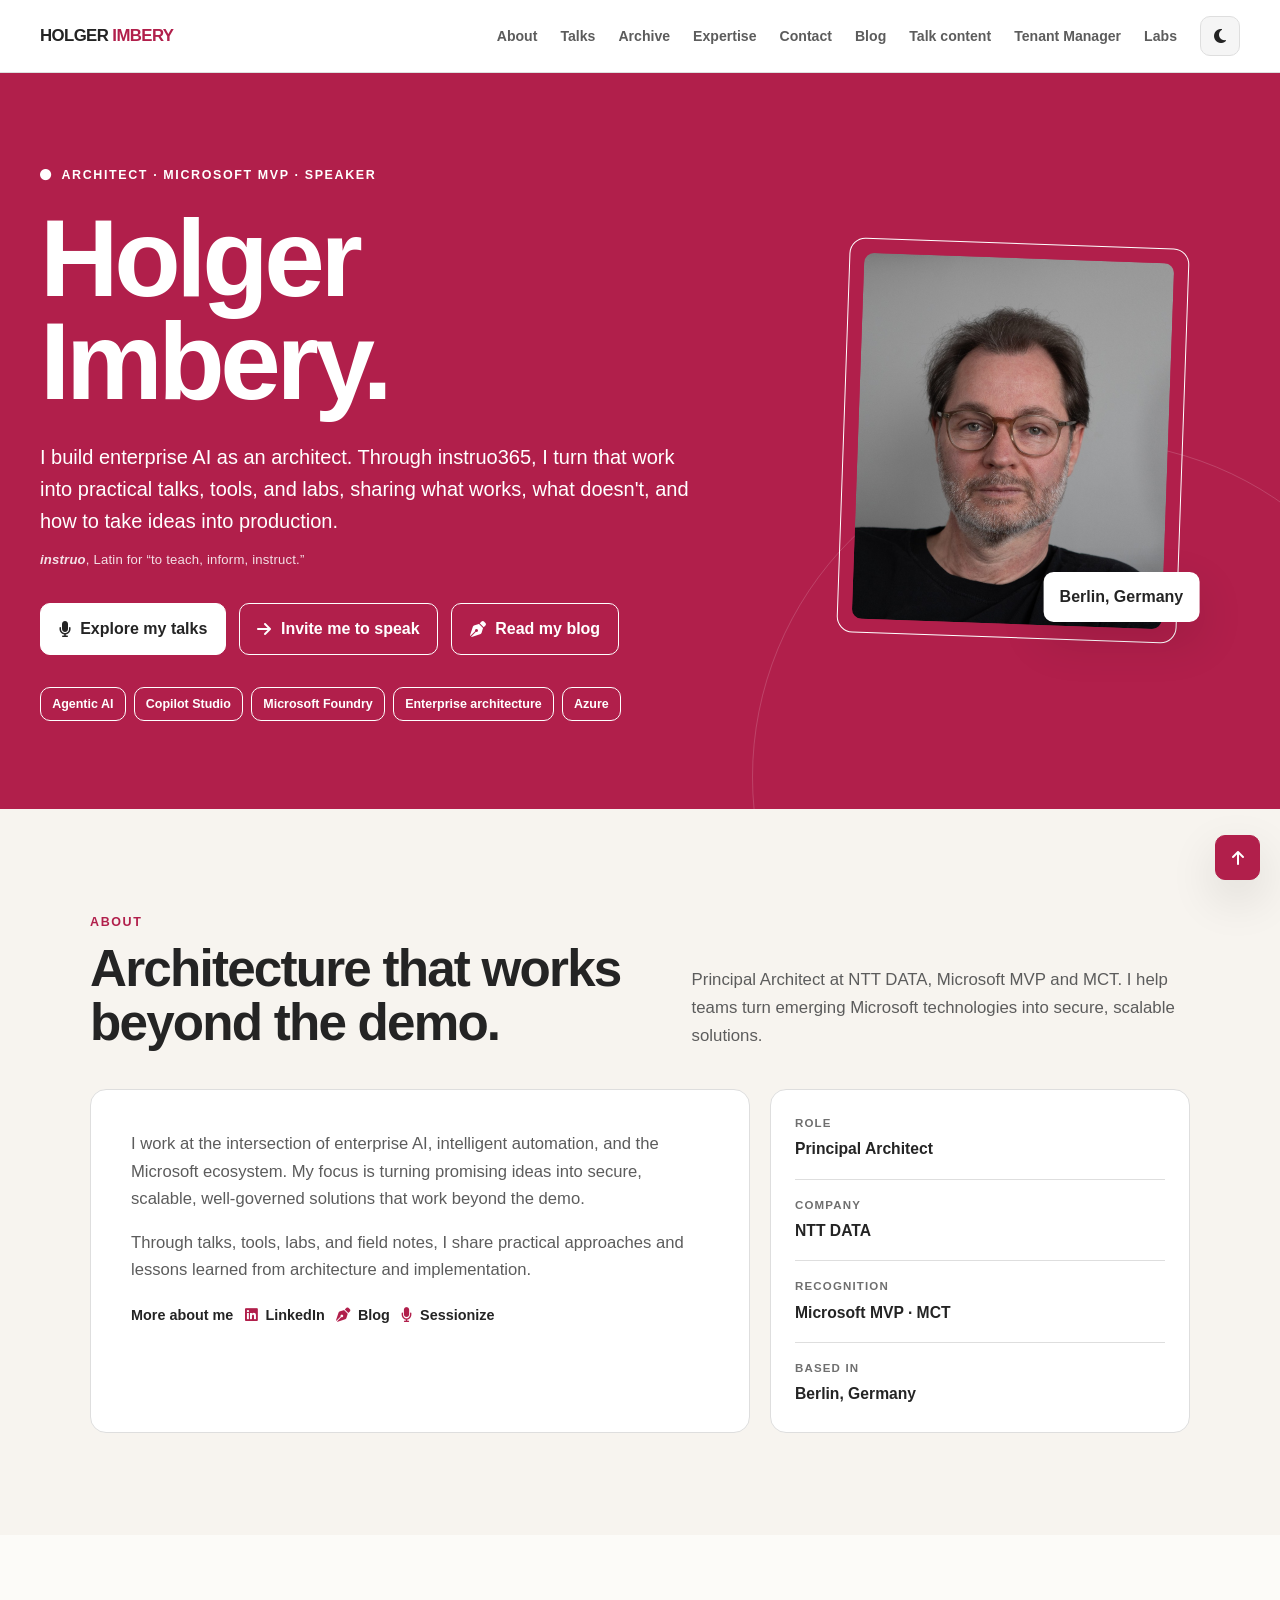
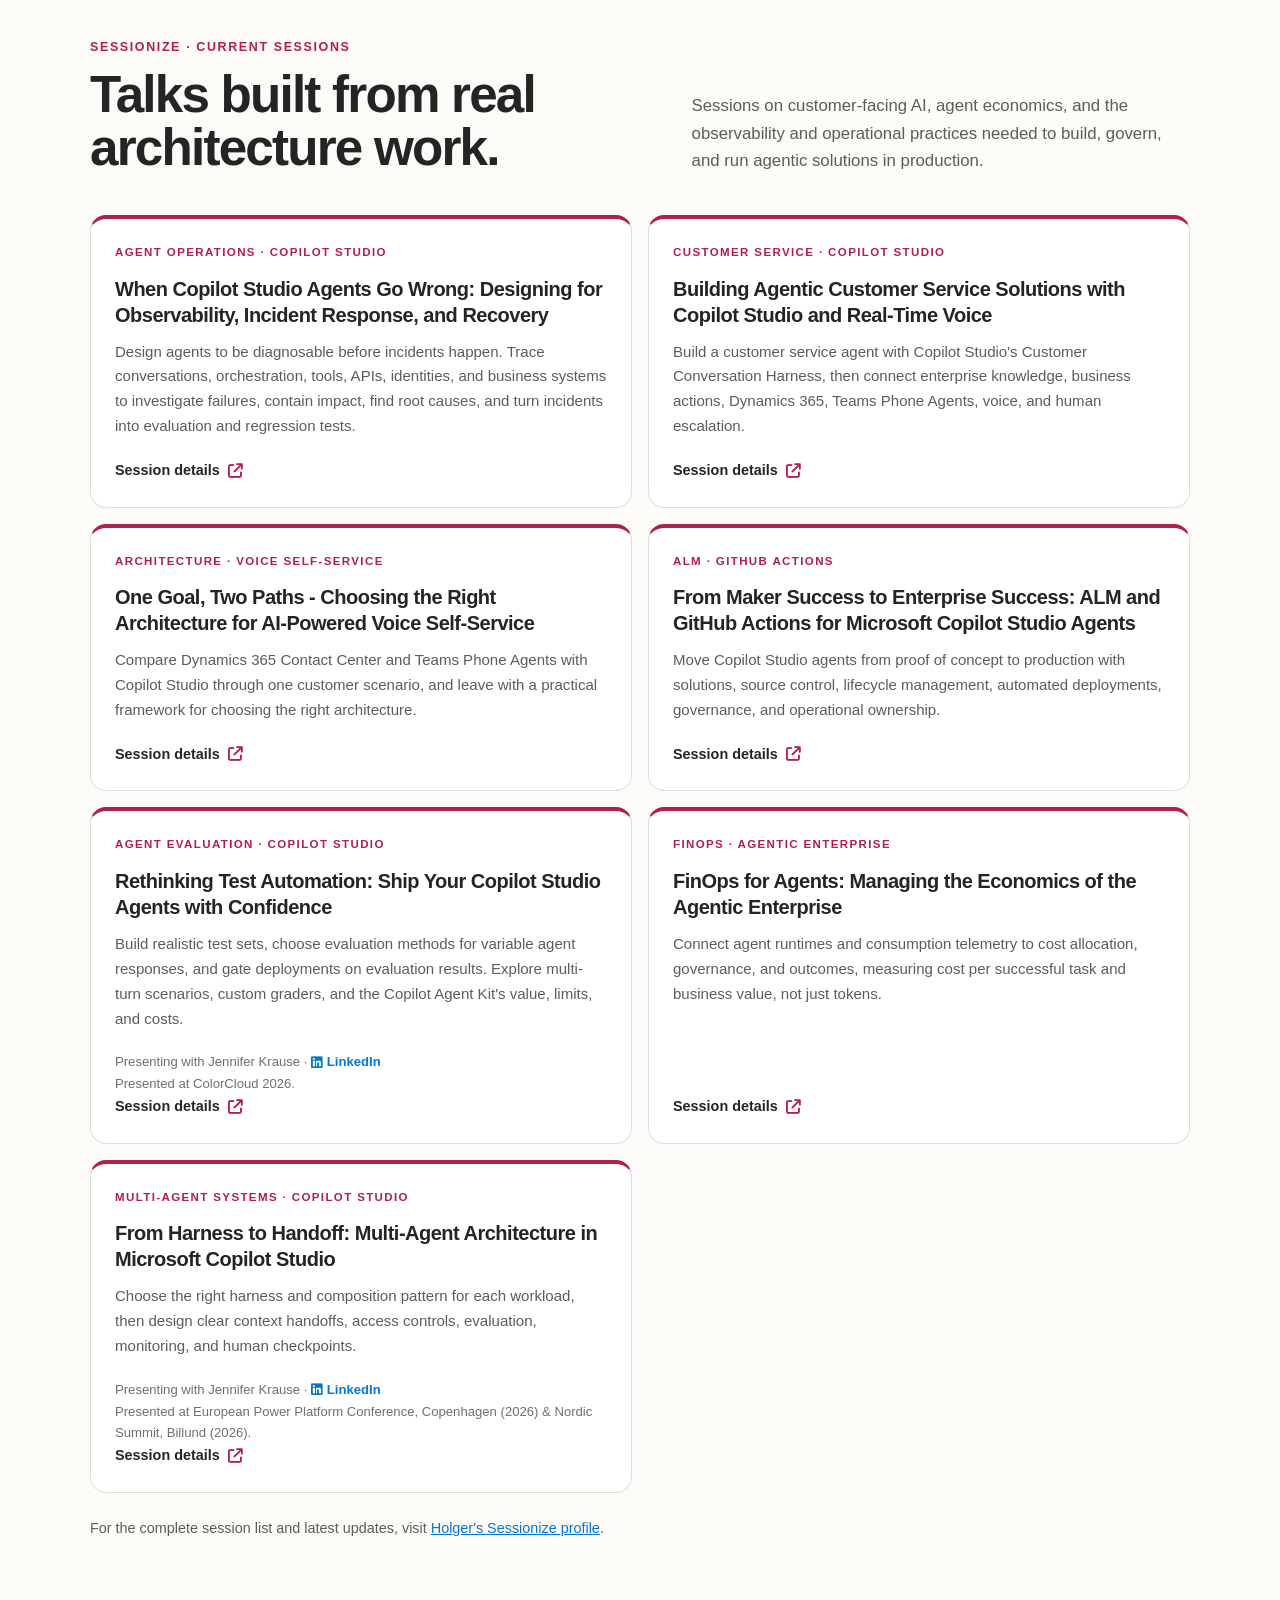
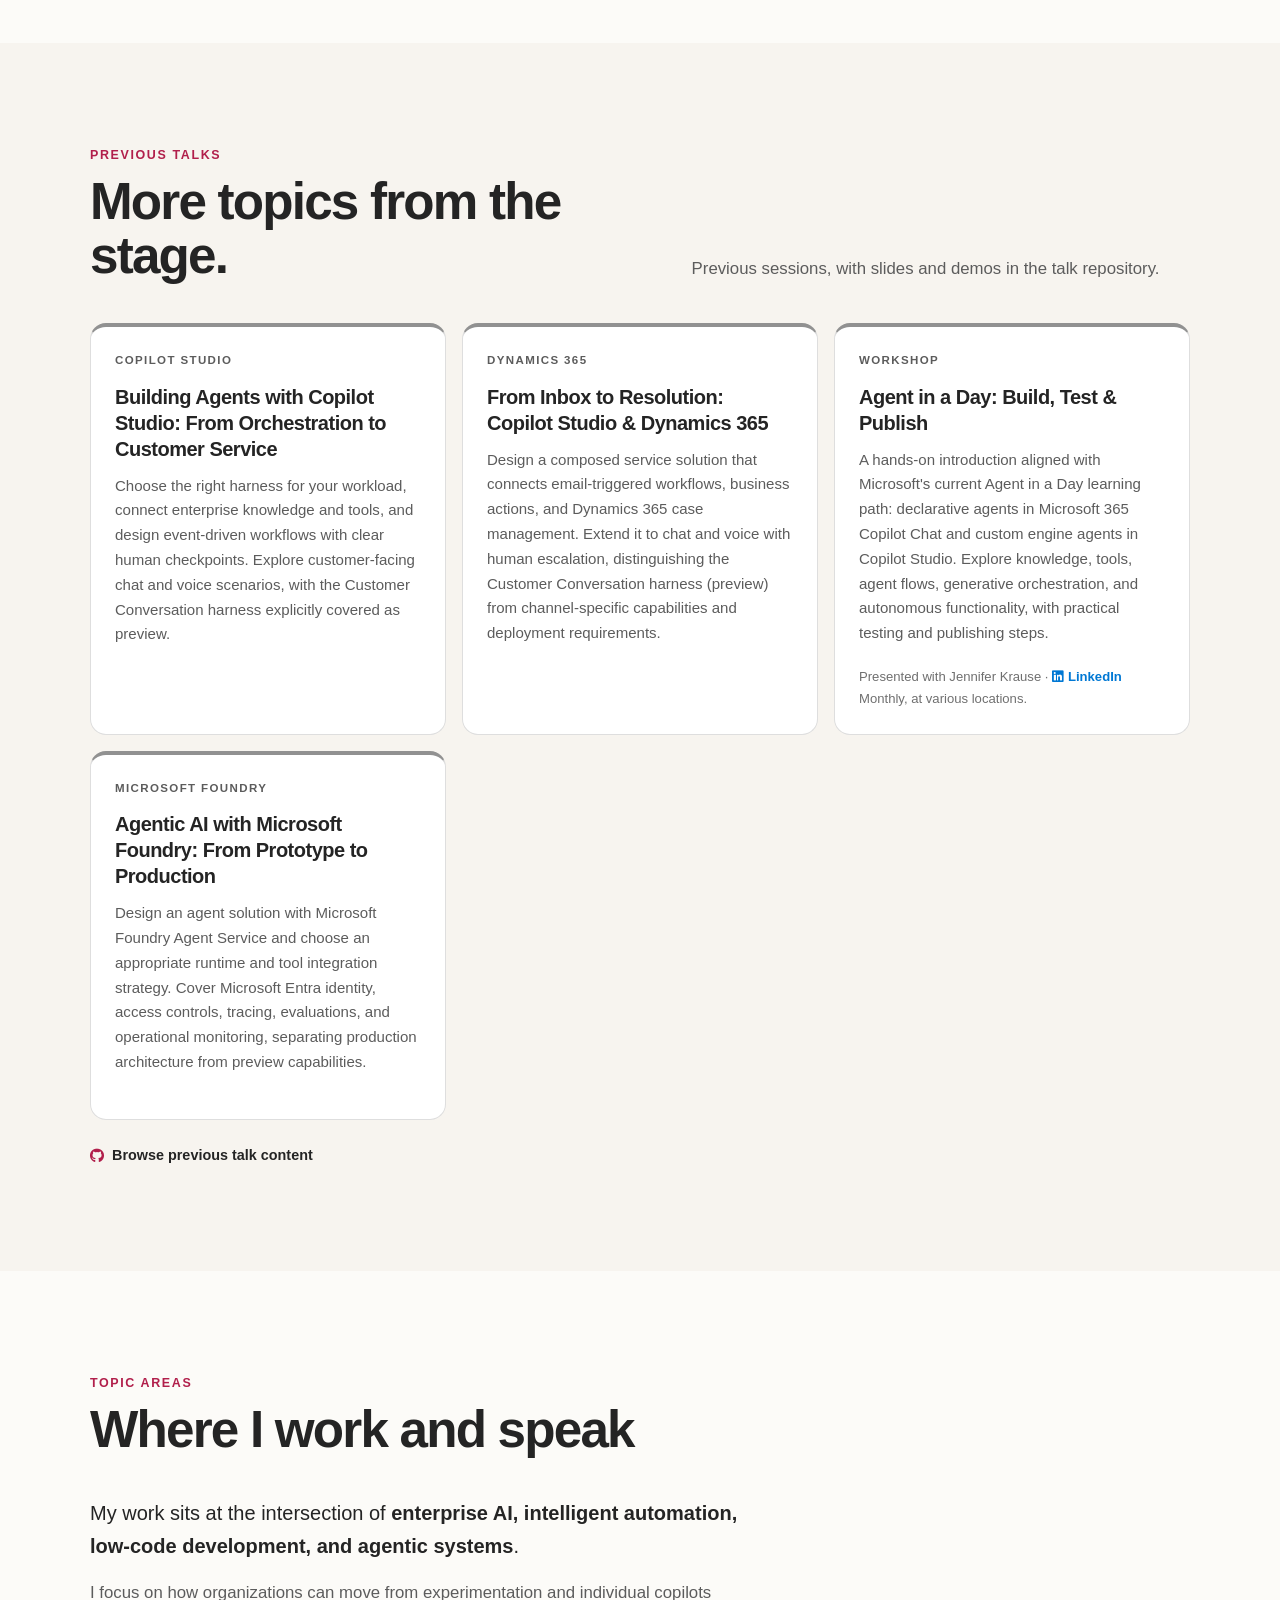
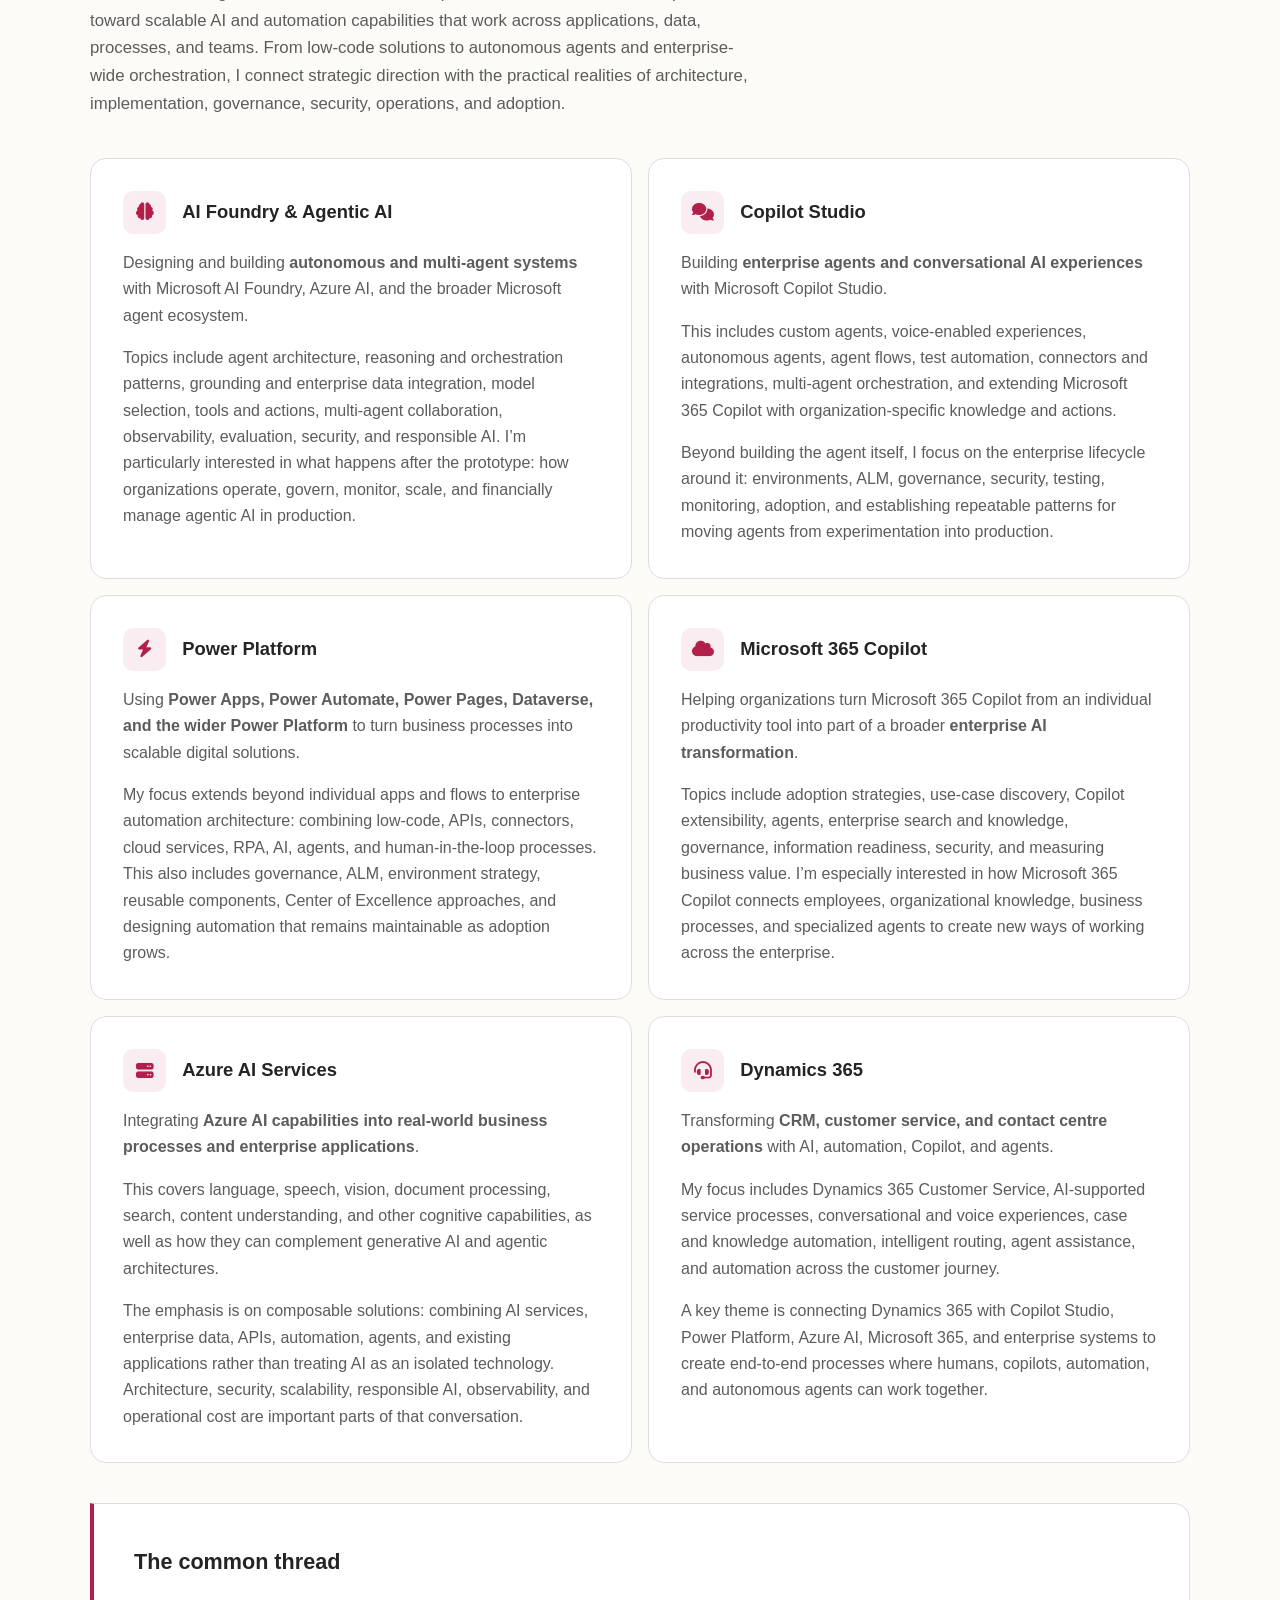
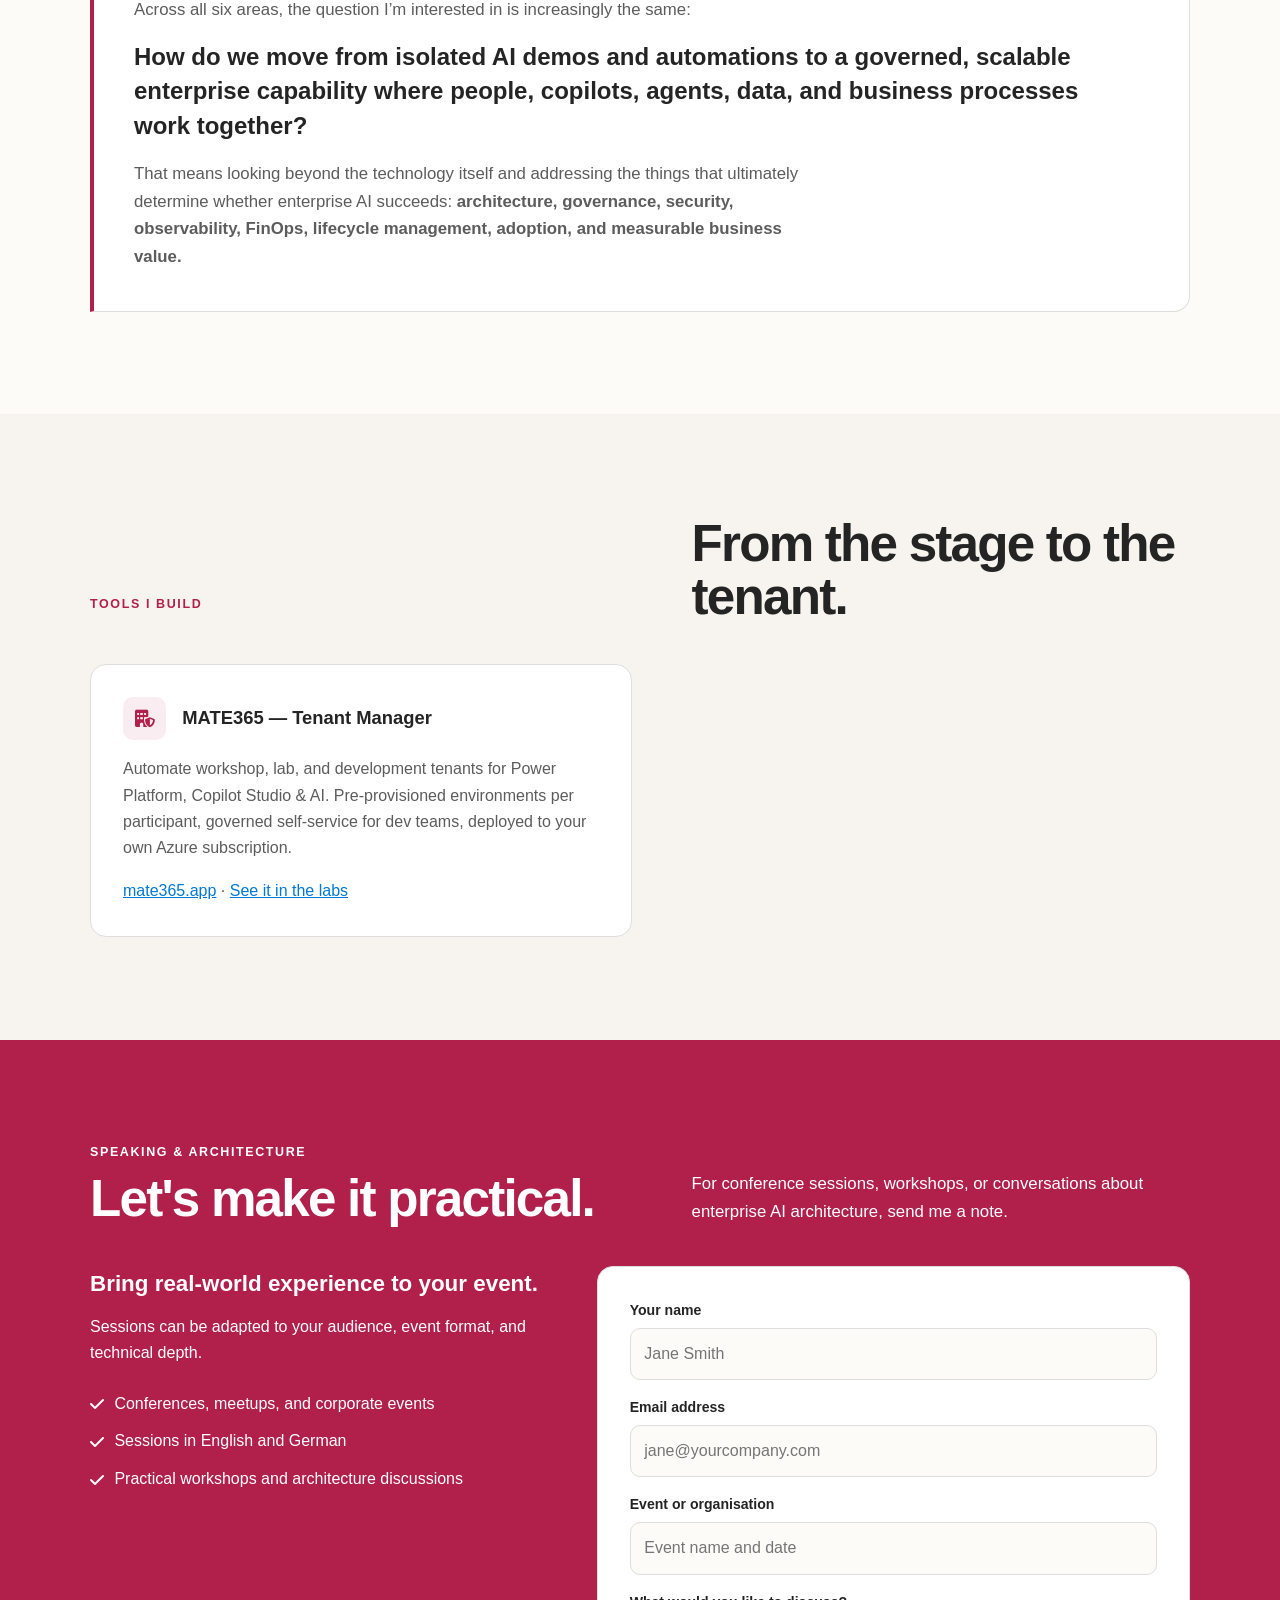
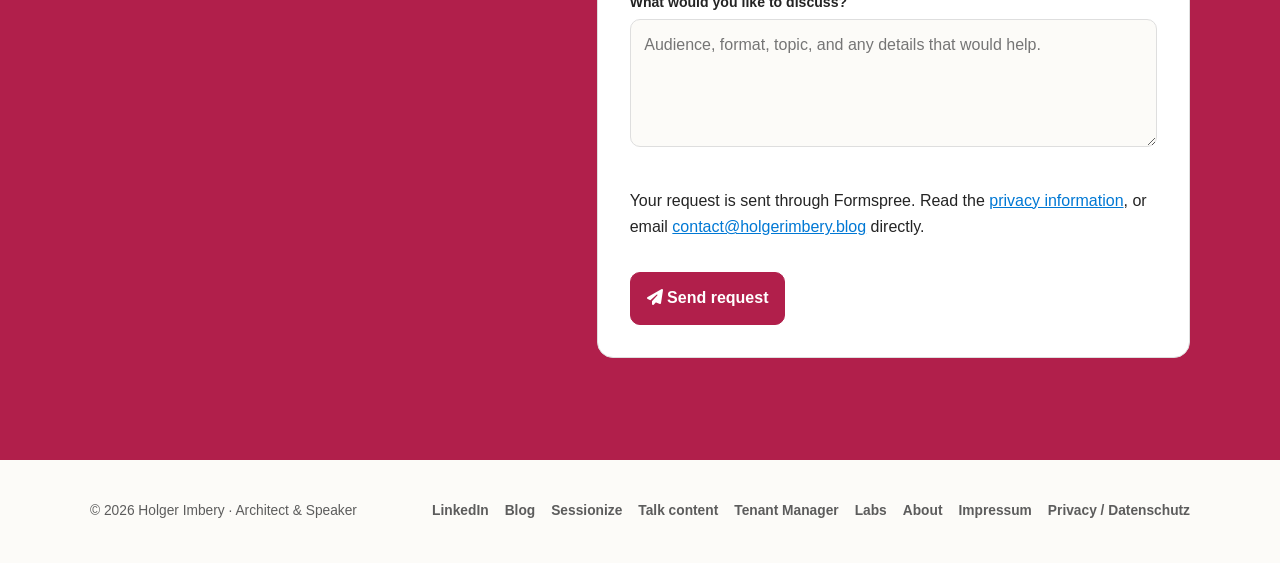
==== commit fc3c39ec: "Update multi-agent session listings Co-authored-by: Copilot App <223556219+Copilot@users.noreply.git" ====
--- a/index.html
+++ b/index.html
@@ -697,6 +697,7 @@
             <h3>From Harness to Handoff: Multi-Agent Architecture in Microsoft Copilot Studio</h3>
             <p>Choose the right harness and composition pattern for each workload, then design clear context handoffs, access controls, evaluation, monitoring, and human checkpoints.</p>
             <p class="archive-speakers">Presenting with Jennifer Krause · <a href="https://www.linkedin.com/in/krause-jennifer" target="_blank" rel="noopener noreferrer" aria-label="Jennifer Krause on LinkedIn"><i class="fab fa-linkedin" aria-hidden="true"></i> LinkedIn</a></p>
+            <p class="archive-speakers">Presented at European Power Platform Conference, Copenhagen (2026) &amp; Nordic Summit, Billund (2026).</p>
             <a class="text-link" href="https://sessionize.com/s/holgerimbery/from-harness-to-handoff-multi-agent-architecture-i/155722" target="_blank" rel="noopener noreferrer">Session details <i class="fas fa-arrow-up-right-from-square" aria-hidden="true"></i></a>
           </article>
         </div>
@@ -720,13 +721,6 @@
             <span class="session-type">Dynamics 365</span>
             <h3>From Inbox to Resolution: Copilot Studio &amp; Dynamics 365</h3>
             <p>Design a composed service solution that connects email-triggered workflows, business actions, and Dynamics 365 case management. Extend it to chat and voice with human escalation, distinguishing the Customer Conversation harness (preview) from channel-specific capabilities and deployment requirements.</p>
-          </article>
-          <article class="session-card">
-            <span class="session-type">Multi-agent systems</span>
-            <h3>Multi-Agent Patterns in Copilot Studio: Composition, Tools &amp; Handoffs</h3>
-            <p>Decide when a single agent is enough, when to use child agents, and when separate ownership calls for connected agents. Distinguish A2A task delegation from MCP tool access, and design context handoffs, identity boundaries, and evaluations. Preview and early-release integrations are identified rather than presented as generally available.</p>
-            <p class="archive-speakers">Presented with Jennifer Krause · <a href="https://www.linkedin.com/in/krause-jennifer" target="_blank" rel="noopener noreferrer" aria-label="Jennifer Krause on LinkedIn"><i class="fab fa-linkedin" aria-hidden="true"></i> LinkedIn</a></p>
-            <p class="archive-speakers">European Power Platform Conference, Copenhagen (2026) · Nordic Summit, Billund (2026).</p>
           </article>
           <article class="session-card">
             <span class="session-type">Workshop</span>
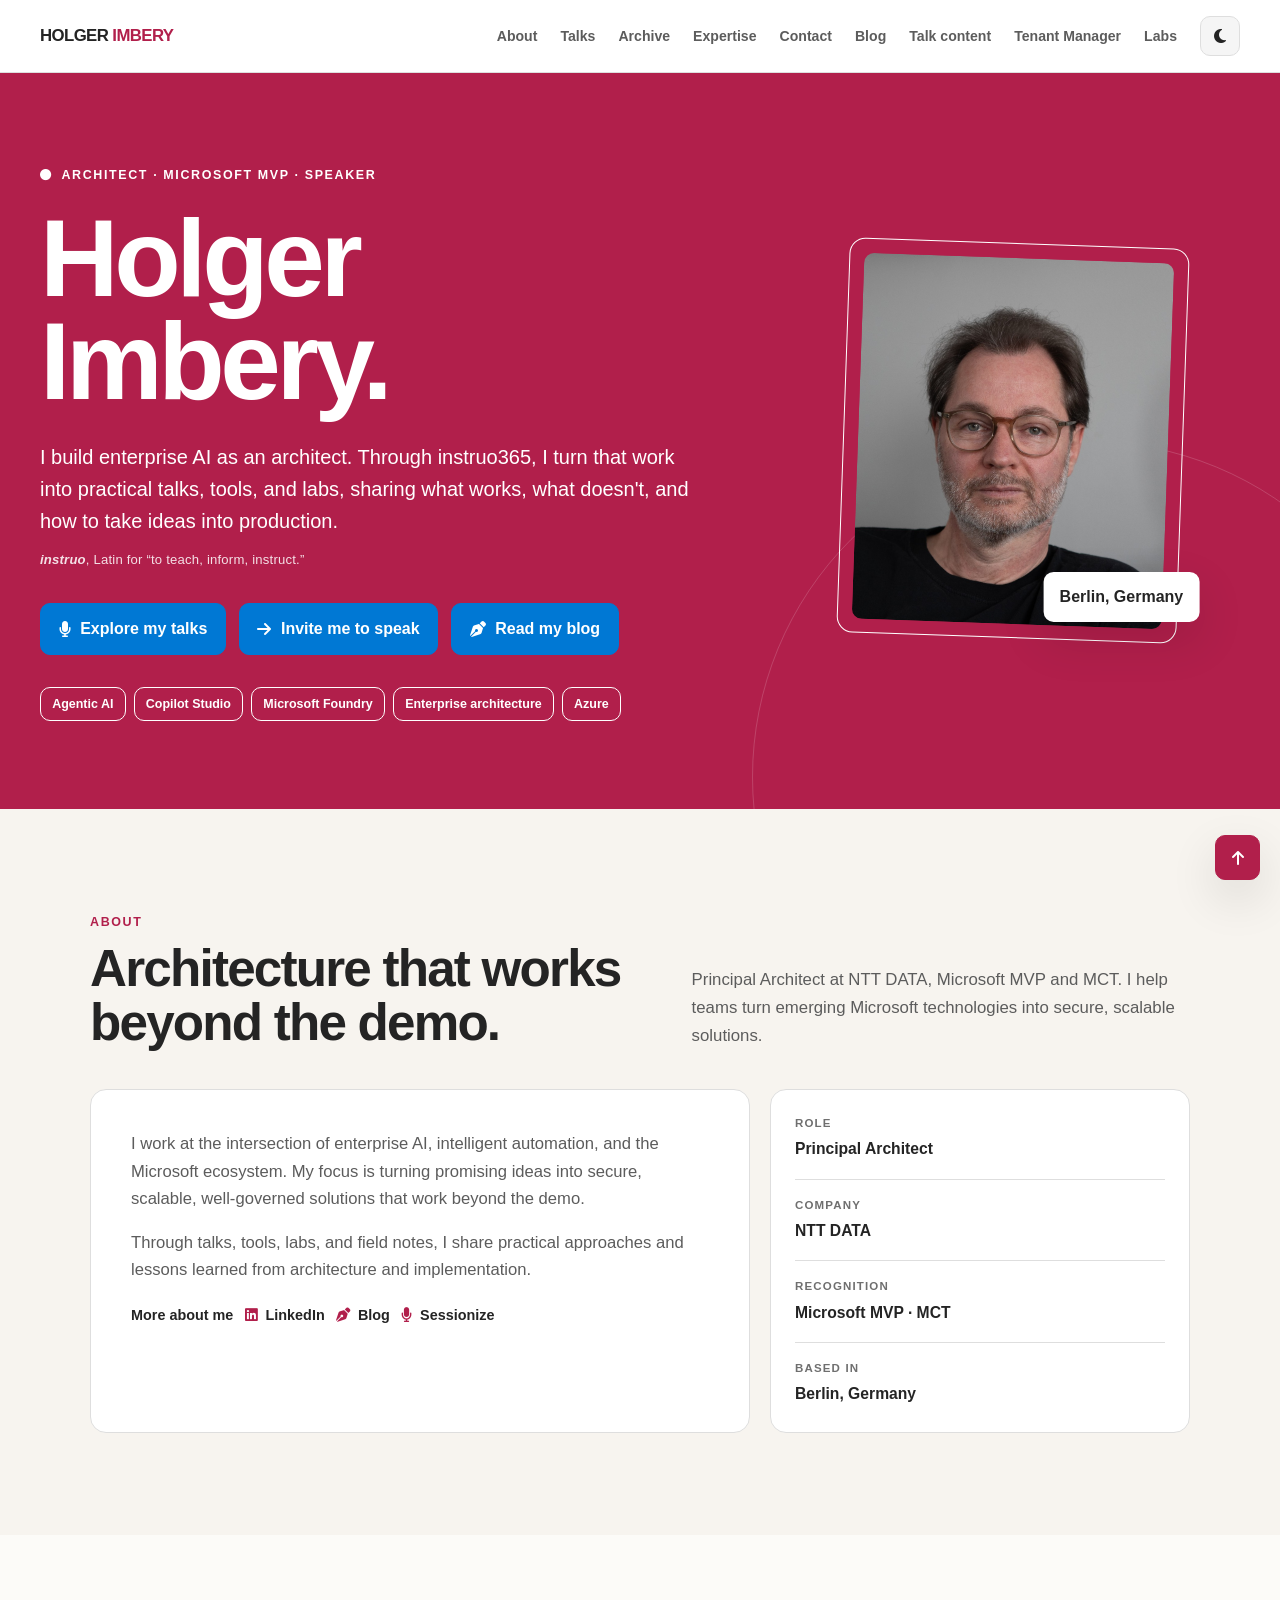
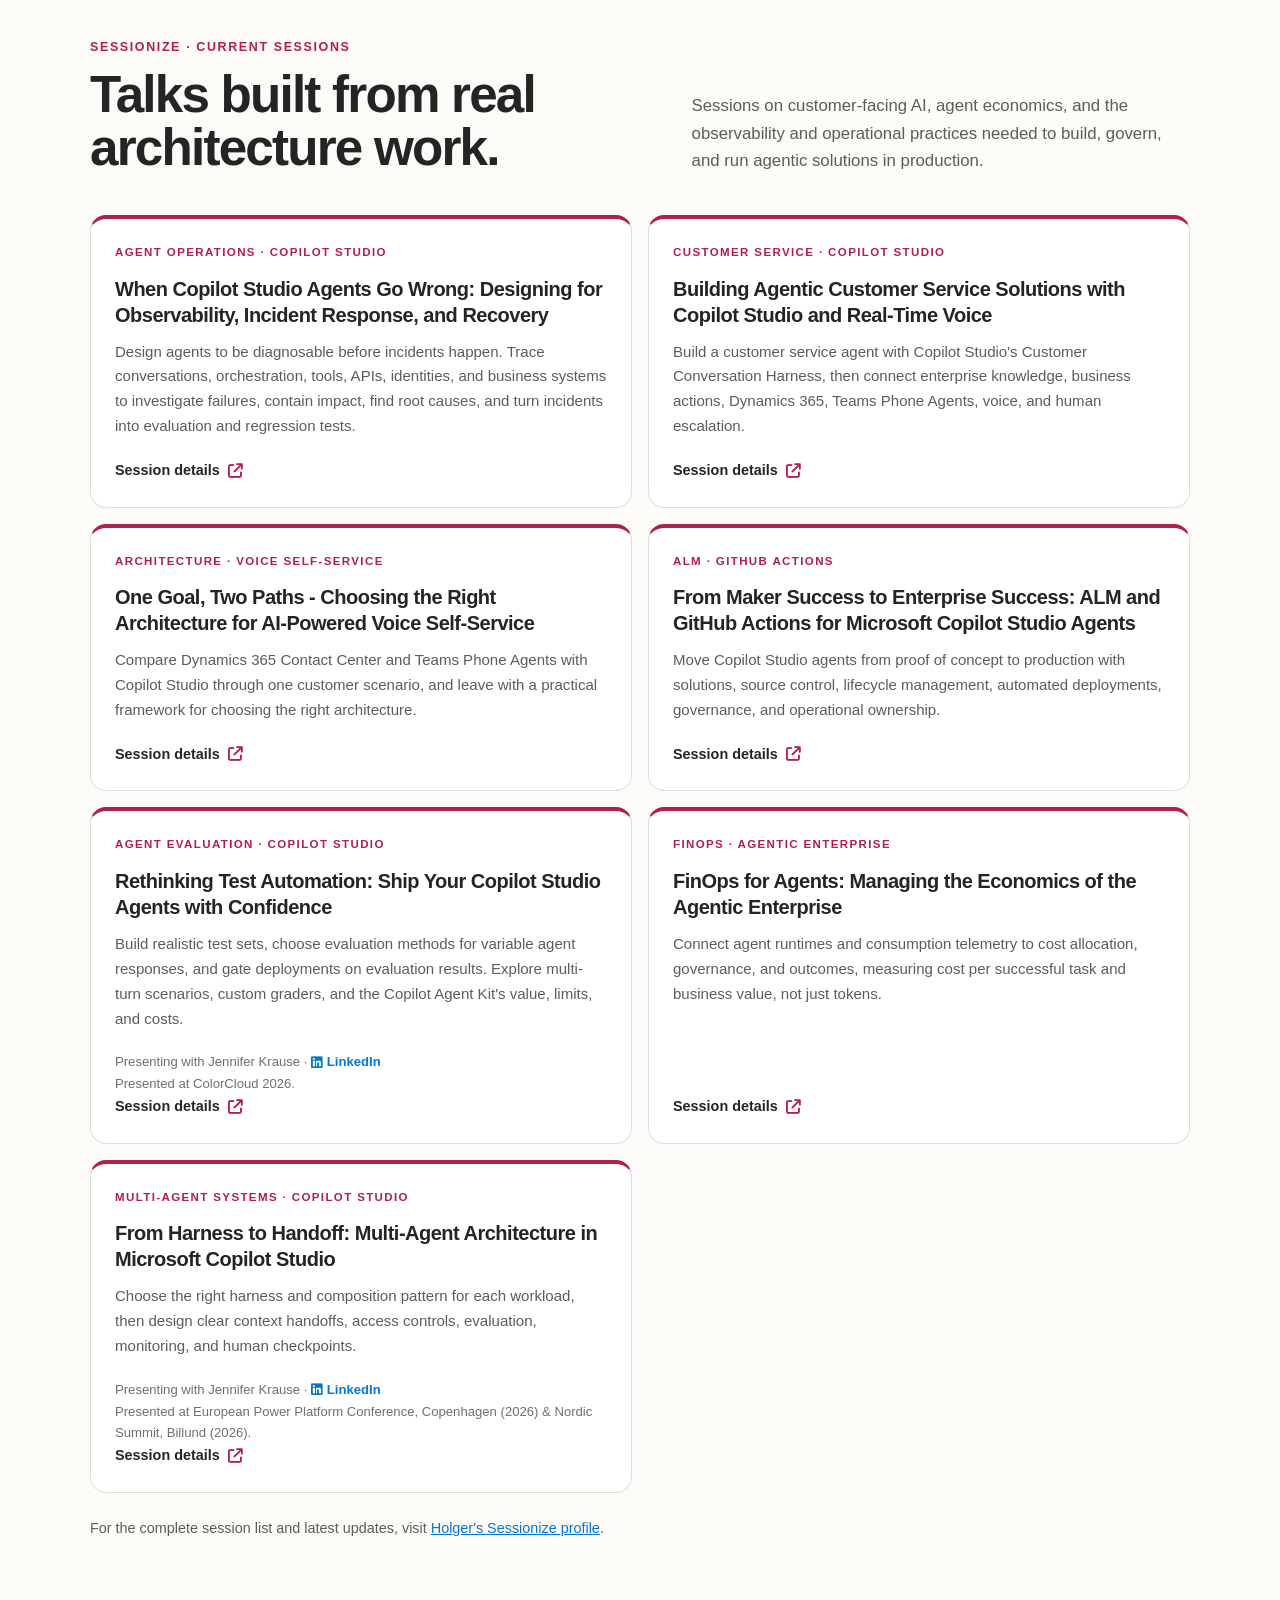
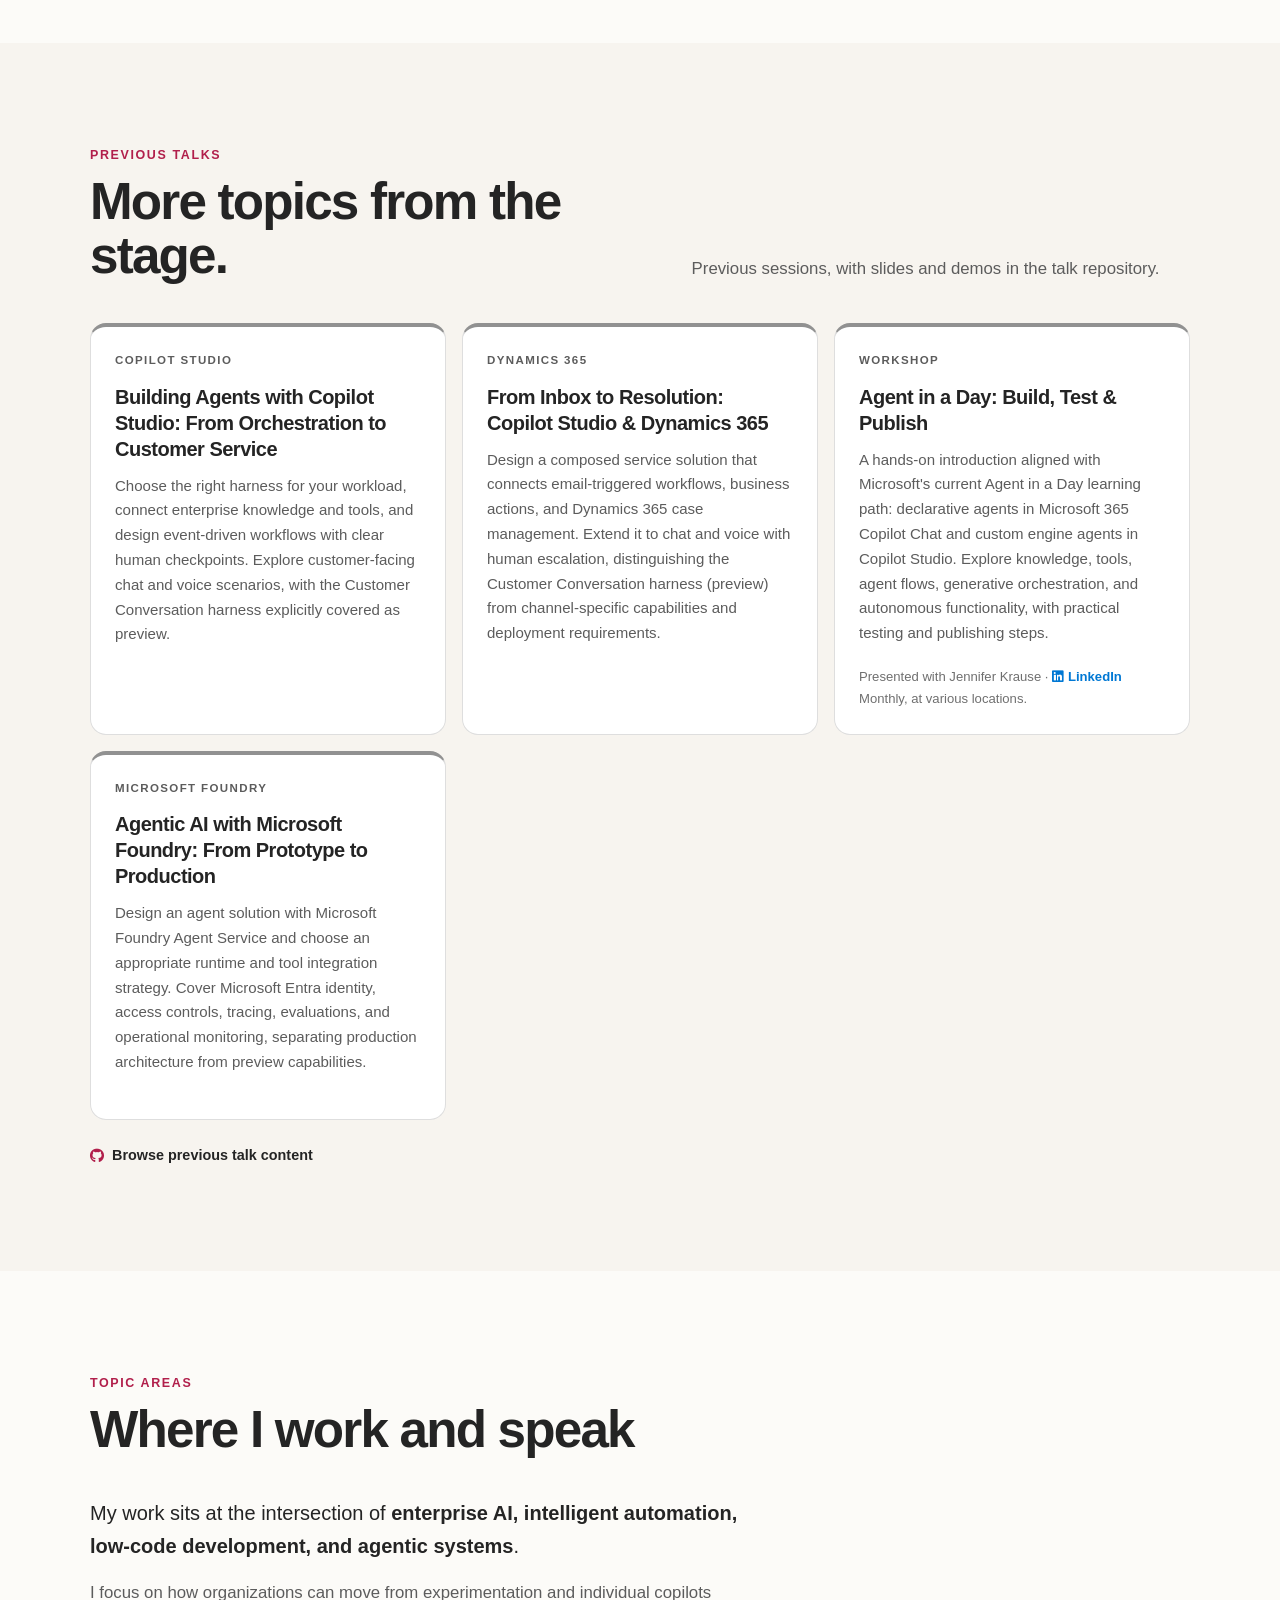
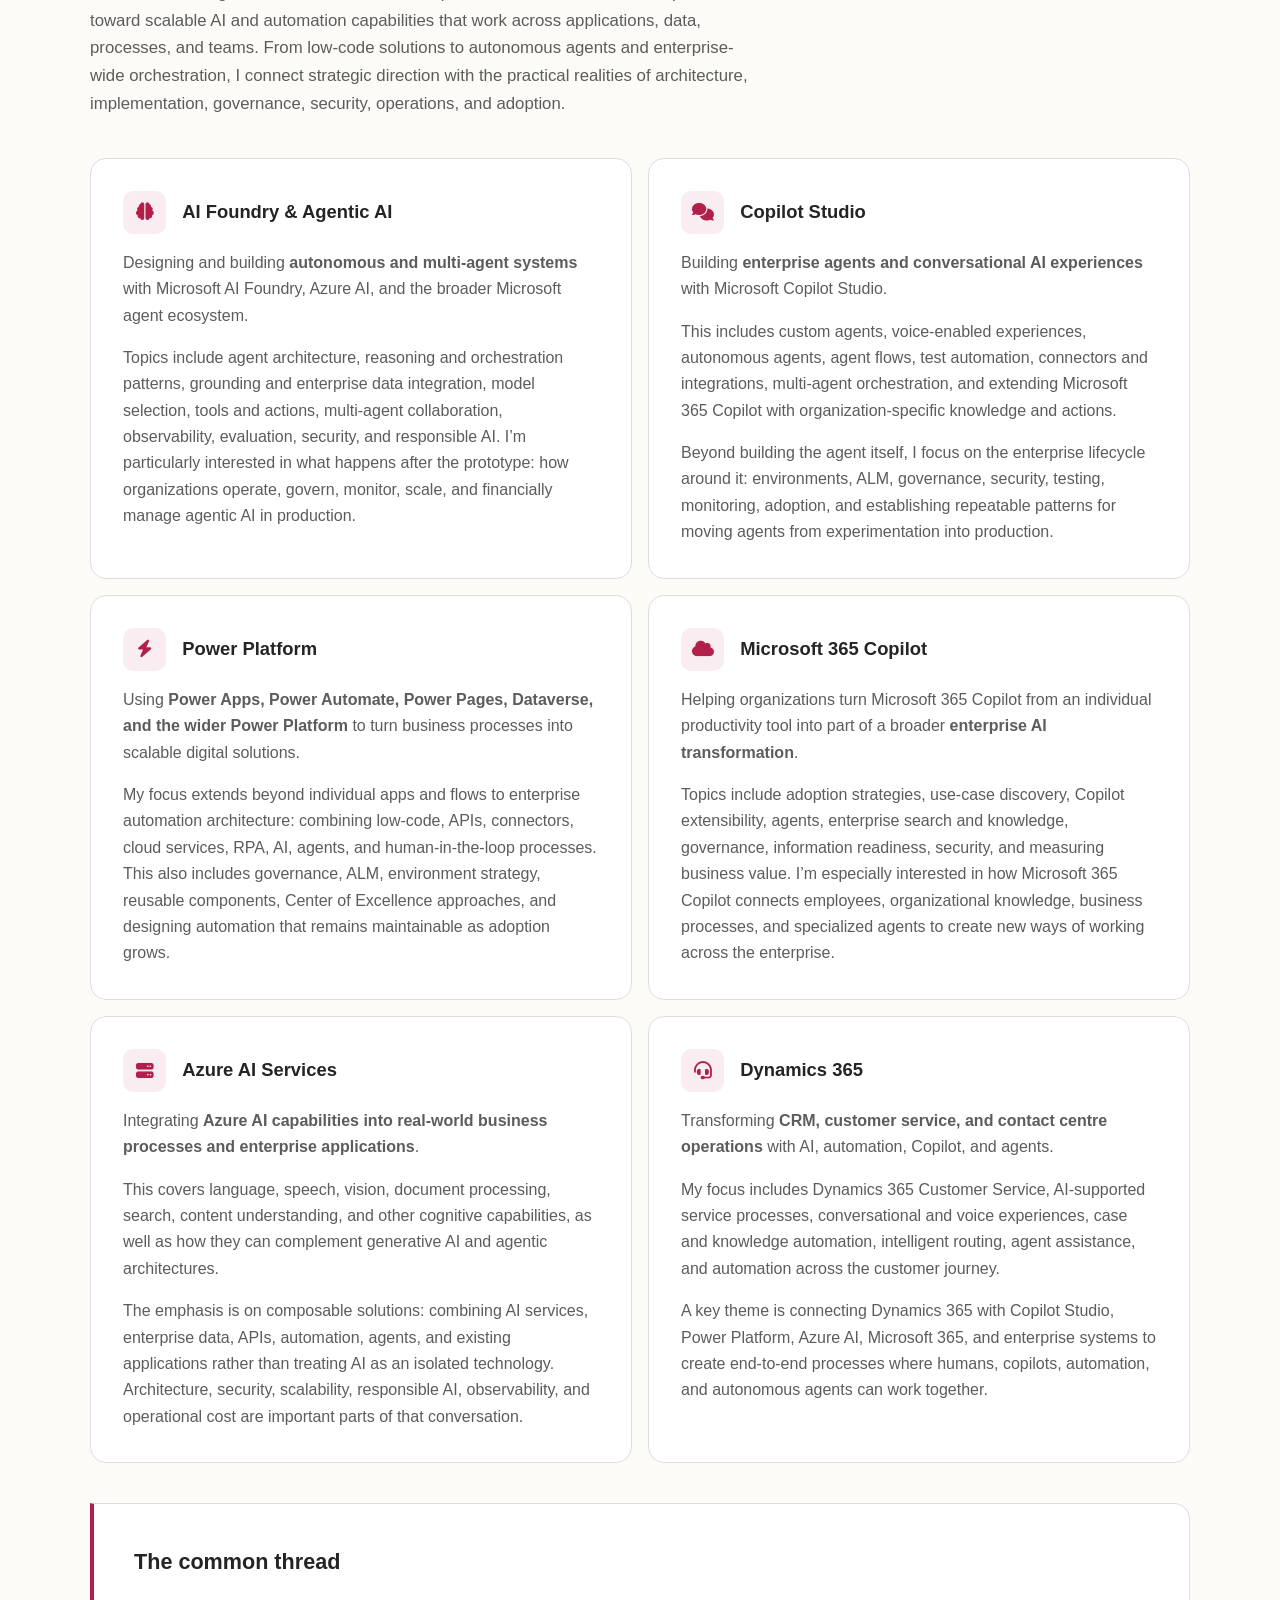
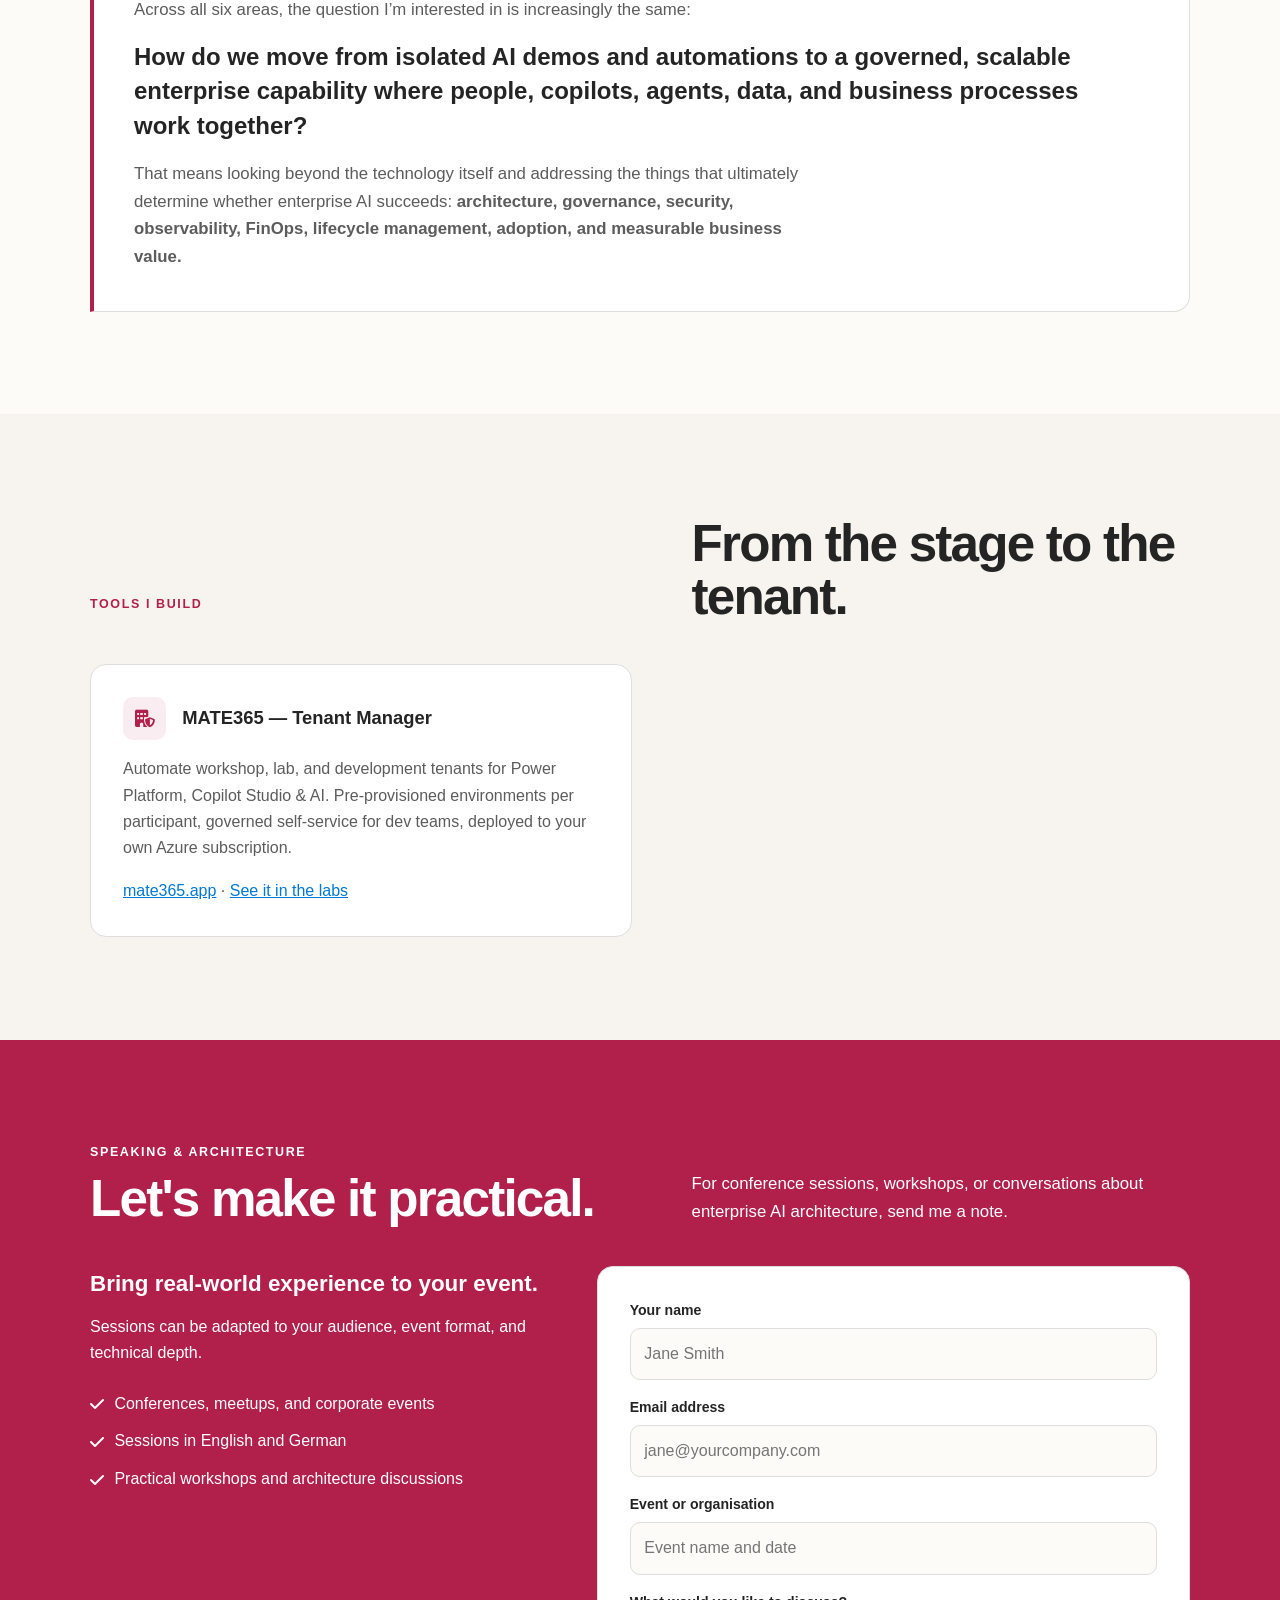
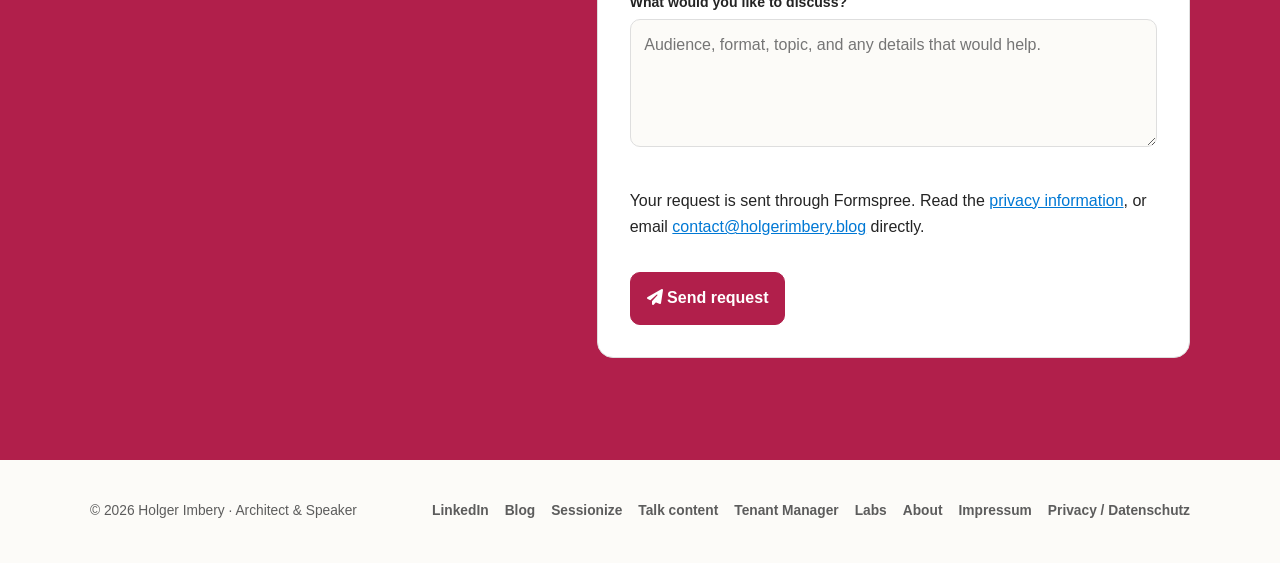
==== commit 1905718d: "Make hero buttons solid blue Co-authored-by: Copilot App <223556219+Copilot@users.noreply.github.com" ====
--- a/index.html
+++ b/index.html
@@ -57,6 +57,8 @@
       --cp-danger: #dc2626;
       --cp-warning: #f59e0b;
       --cp-link: #0078d4;
+      --cp-button: #0078d4;
+      --cp-button-hover: #0063b1;
       --cp-shadow: 0 18px 48px rgba(0, 0, 0, 0.12);
       --cp-overlay: rgba(255, 255, 255, 0.8);
       --cp-panel: rgba(255, 255, 255, 0.86);
@@ -246,21 +248,19 @@
       justify-content: center;
       gap: 0.6rem;
       padding: 0.75rem 1.1rem;
-      color: var(--cp-text);
-      background: var(--cp-surface);
-      border: 1px solid var(--cp-surface);
+      color: #ffffff;
+      background: var(--cp-button);
+      border: 1px solid var(--cp-button);
       border-radius: 0.625rem;
       text-decoration: none;
       font-weight: 750;
       transition: transform 160ms ease, background 160ms ease;
     }
-    .button:hover { transform: translateY(-2px); background: var(--cp-bg-elevated); }
-    .button-outline {
-      color: var(--cp-accent-fg);
-      background: var(--cp-accent);
-      border-color: var(--cp-accent-fg);
-    }
-    .button-outline:hover { color: var(--cp-text); background: var(--cp-surface); }
+    .button:hover {
+      transform: translateY(-2px);
+      background: var(--cp-button-hover);
+      border-color: var(--cp-button-hover);
+    }
     .hero-portrait {
       position: relative;
       justify-self: center;
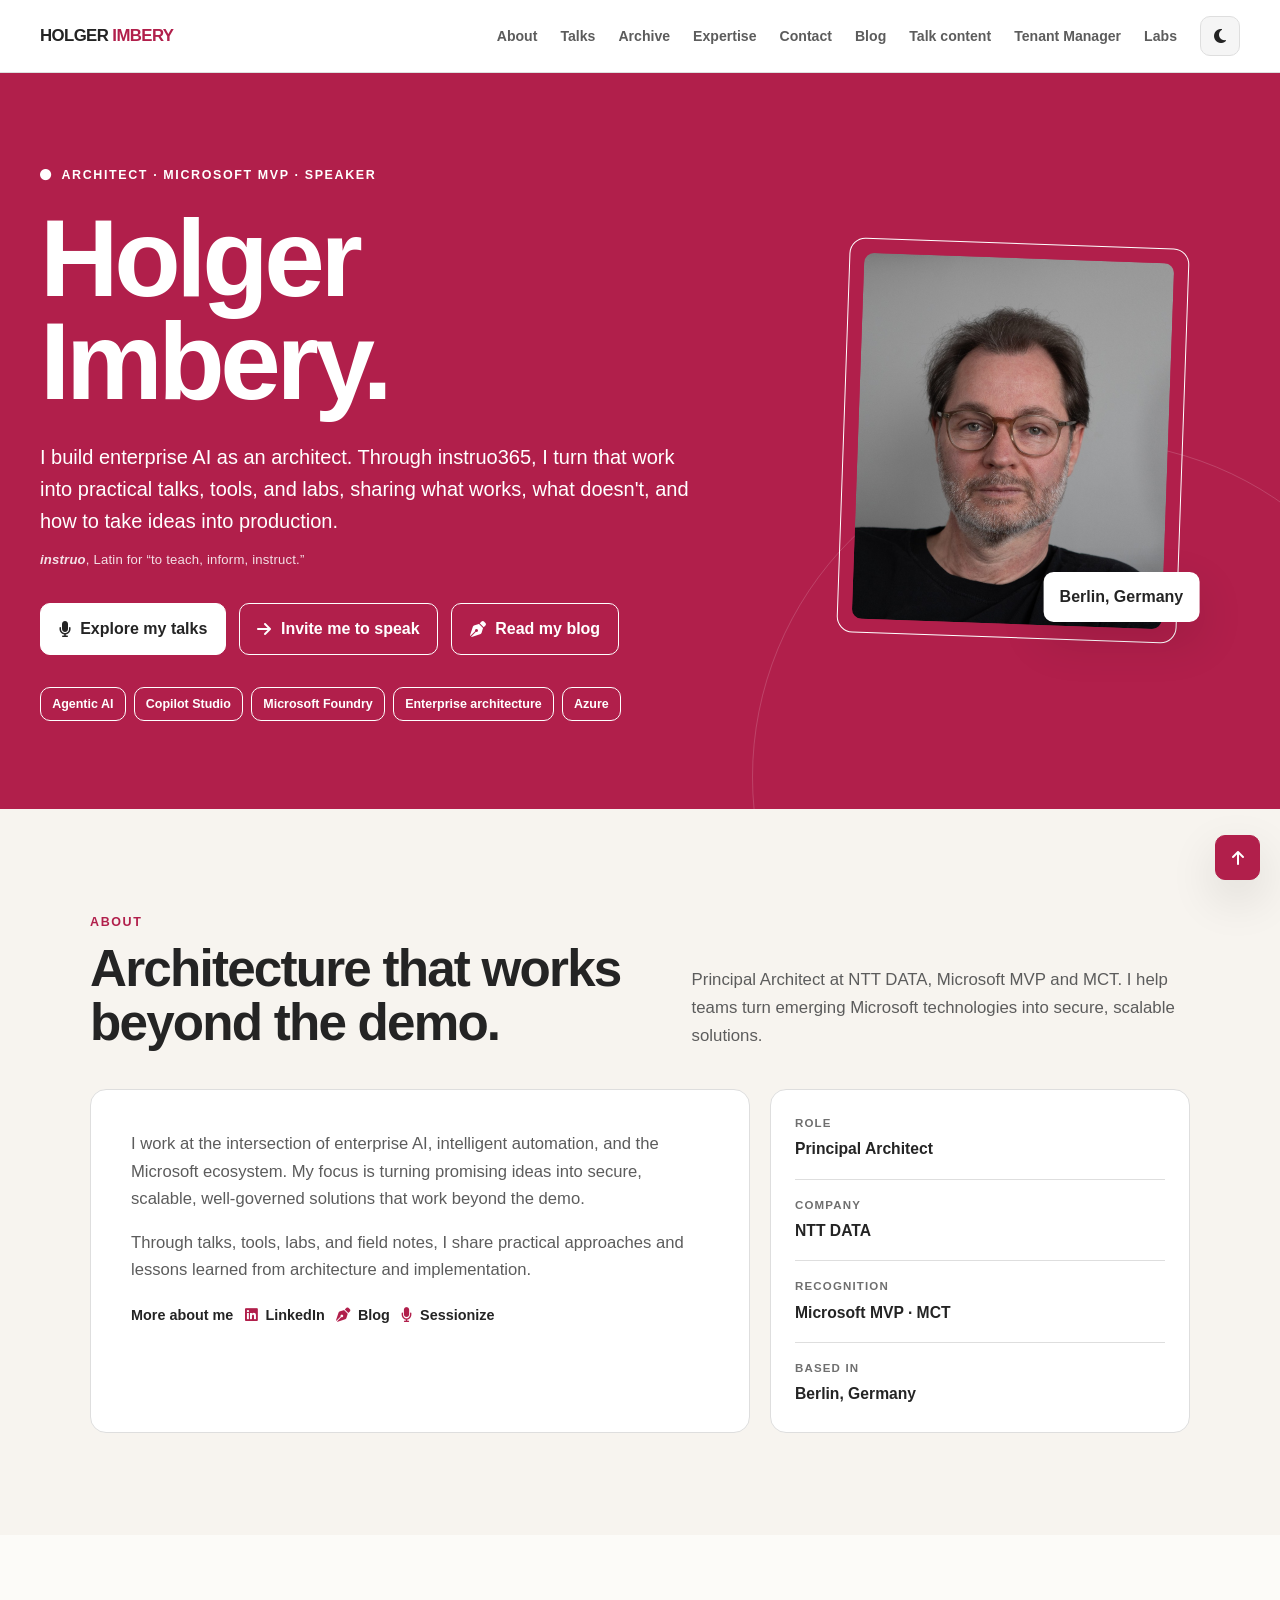
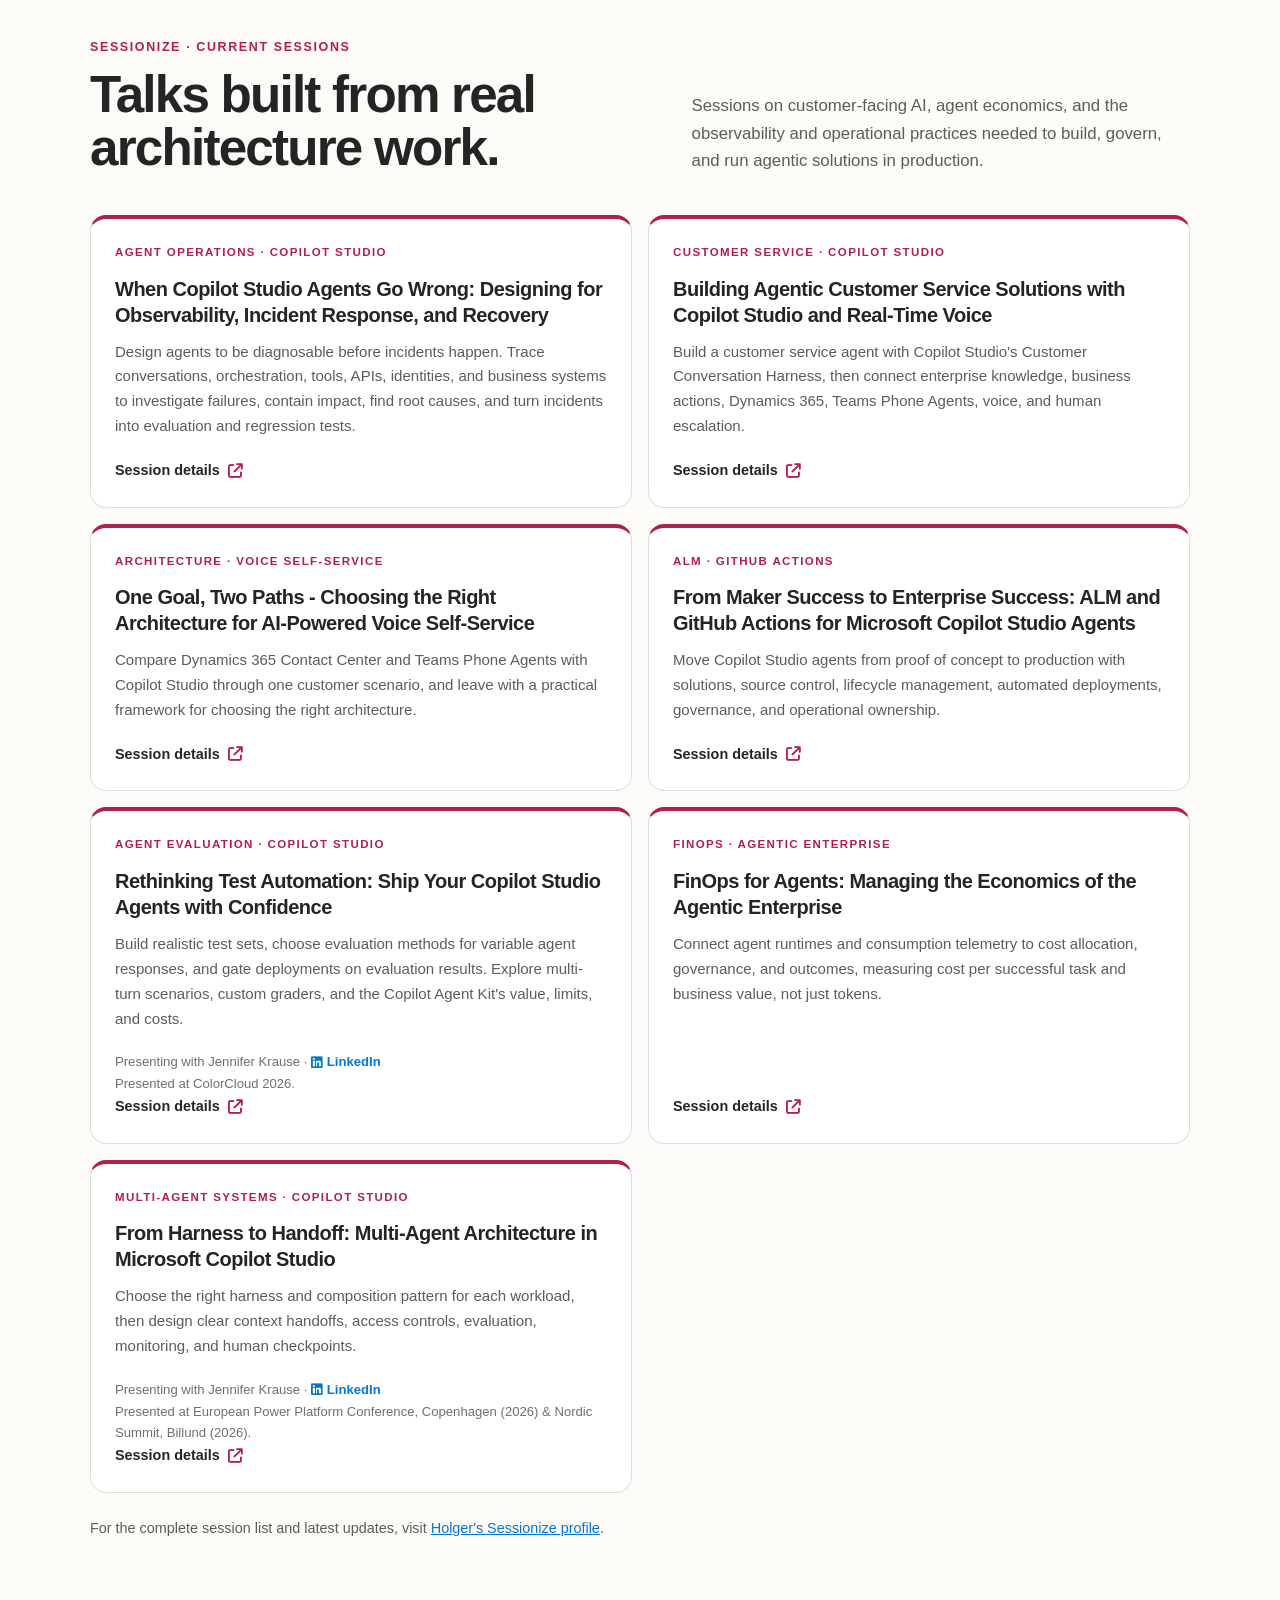
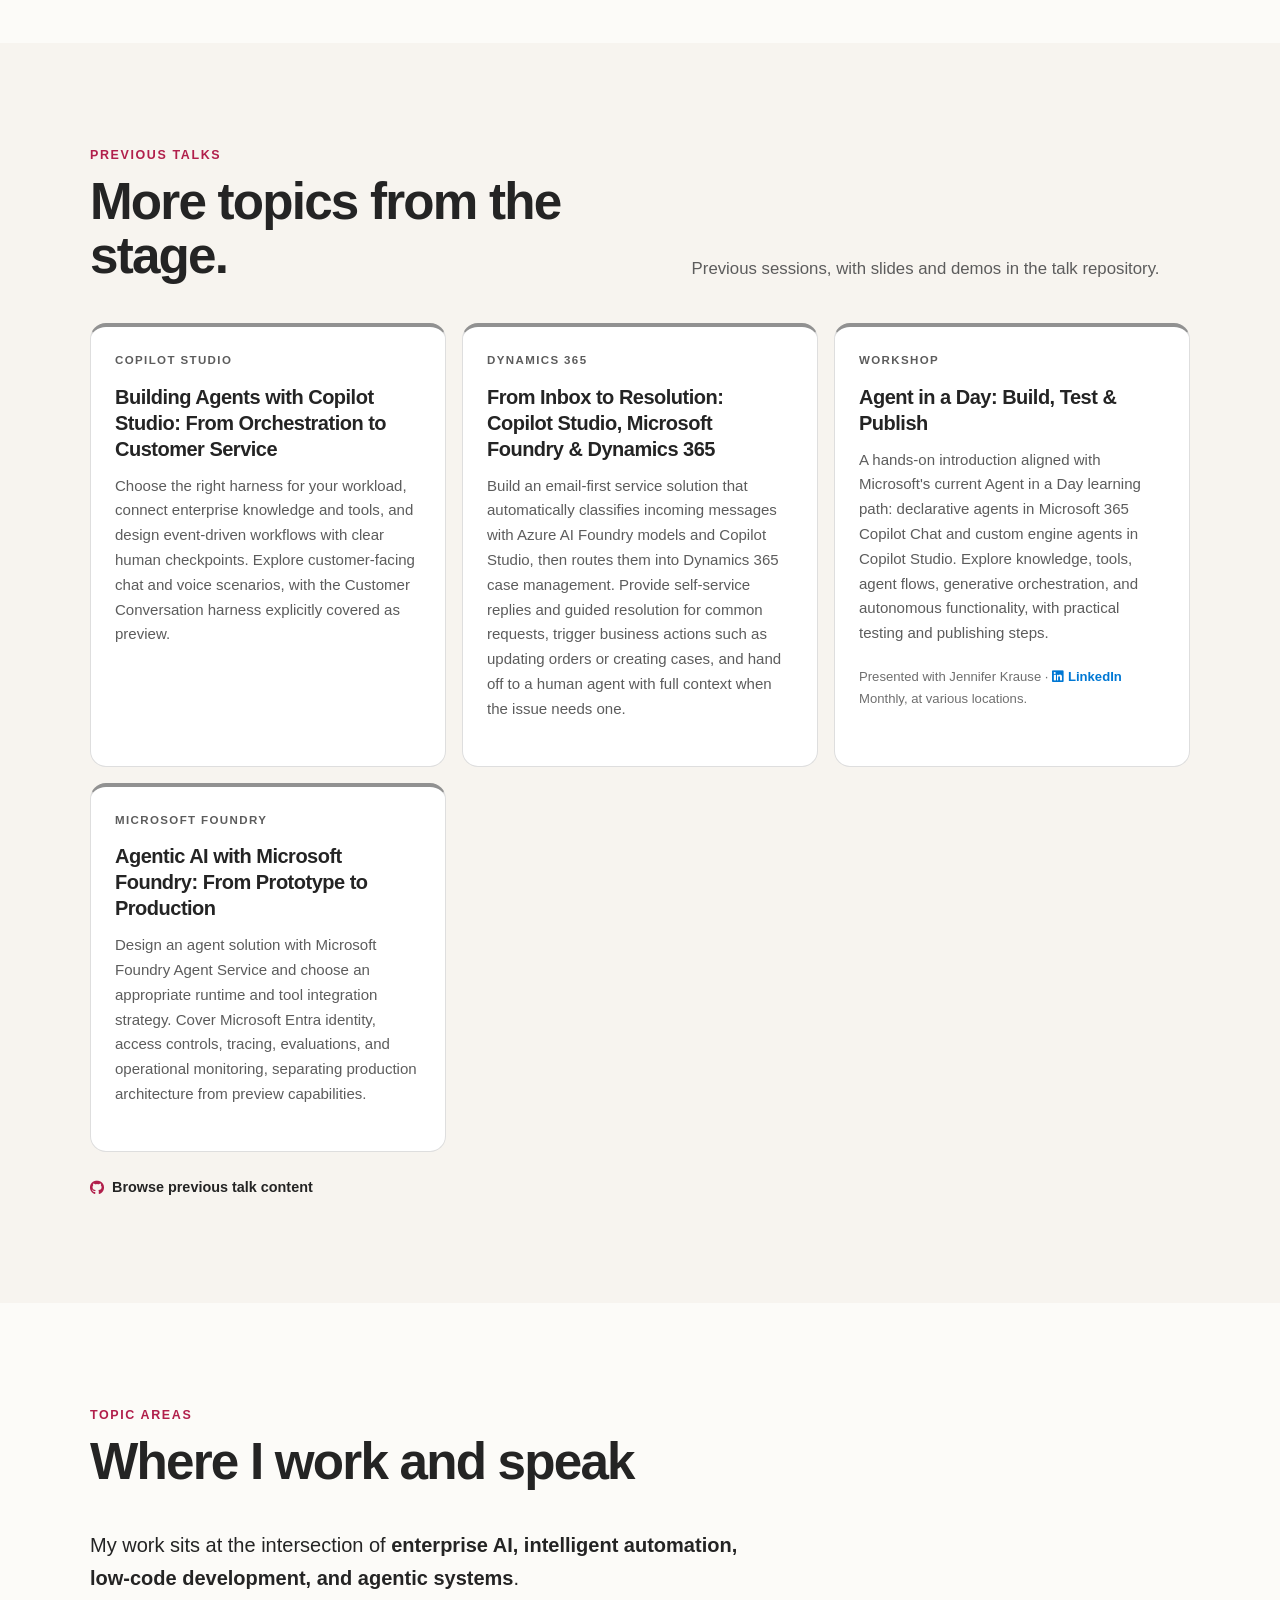
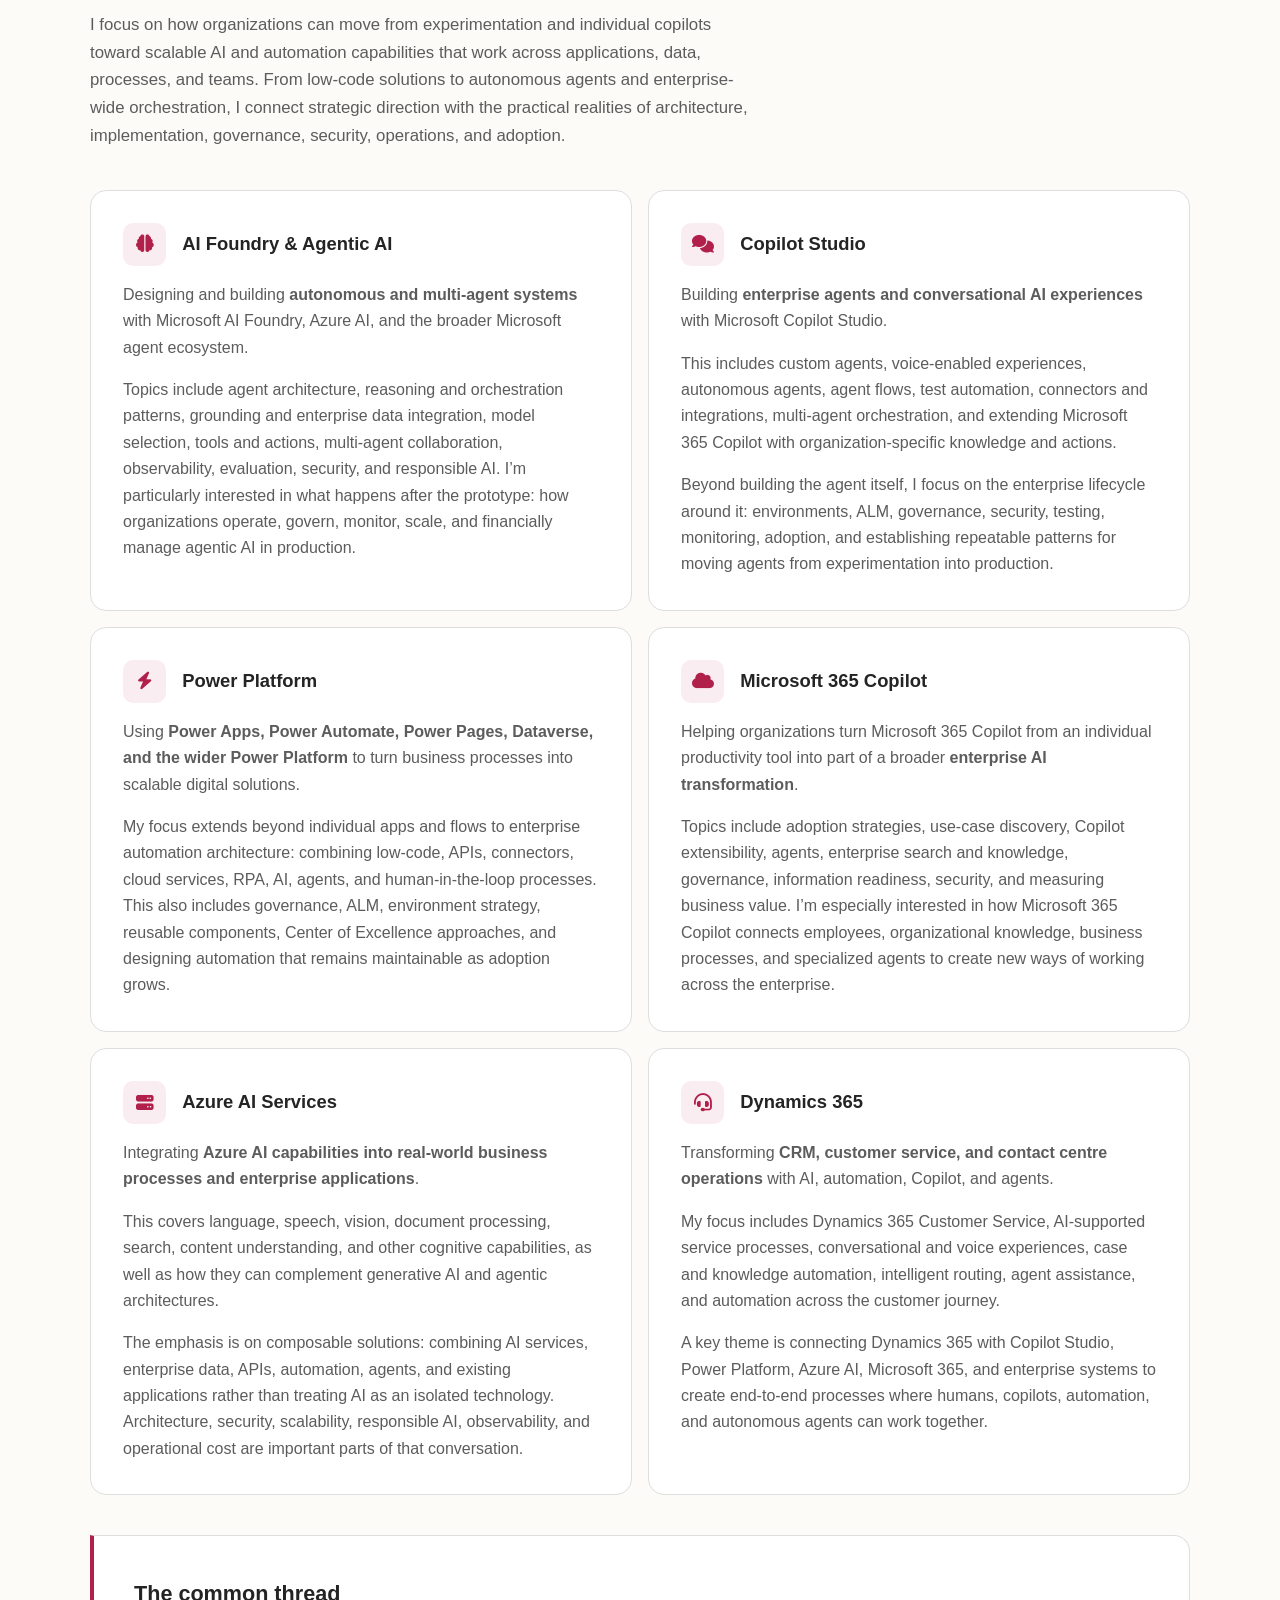
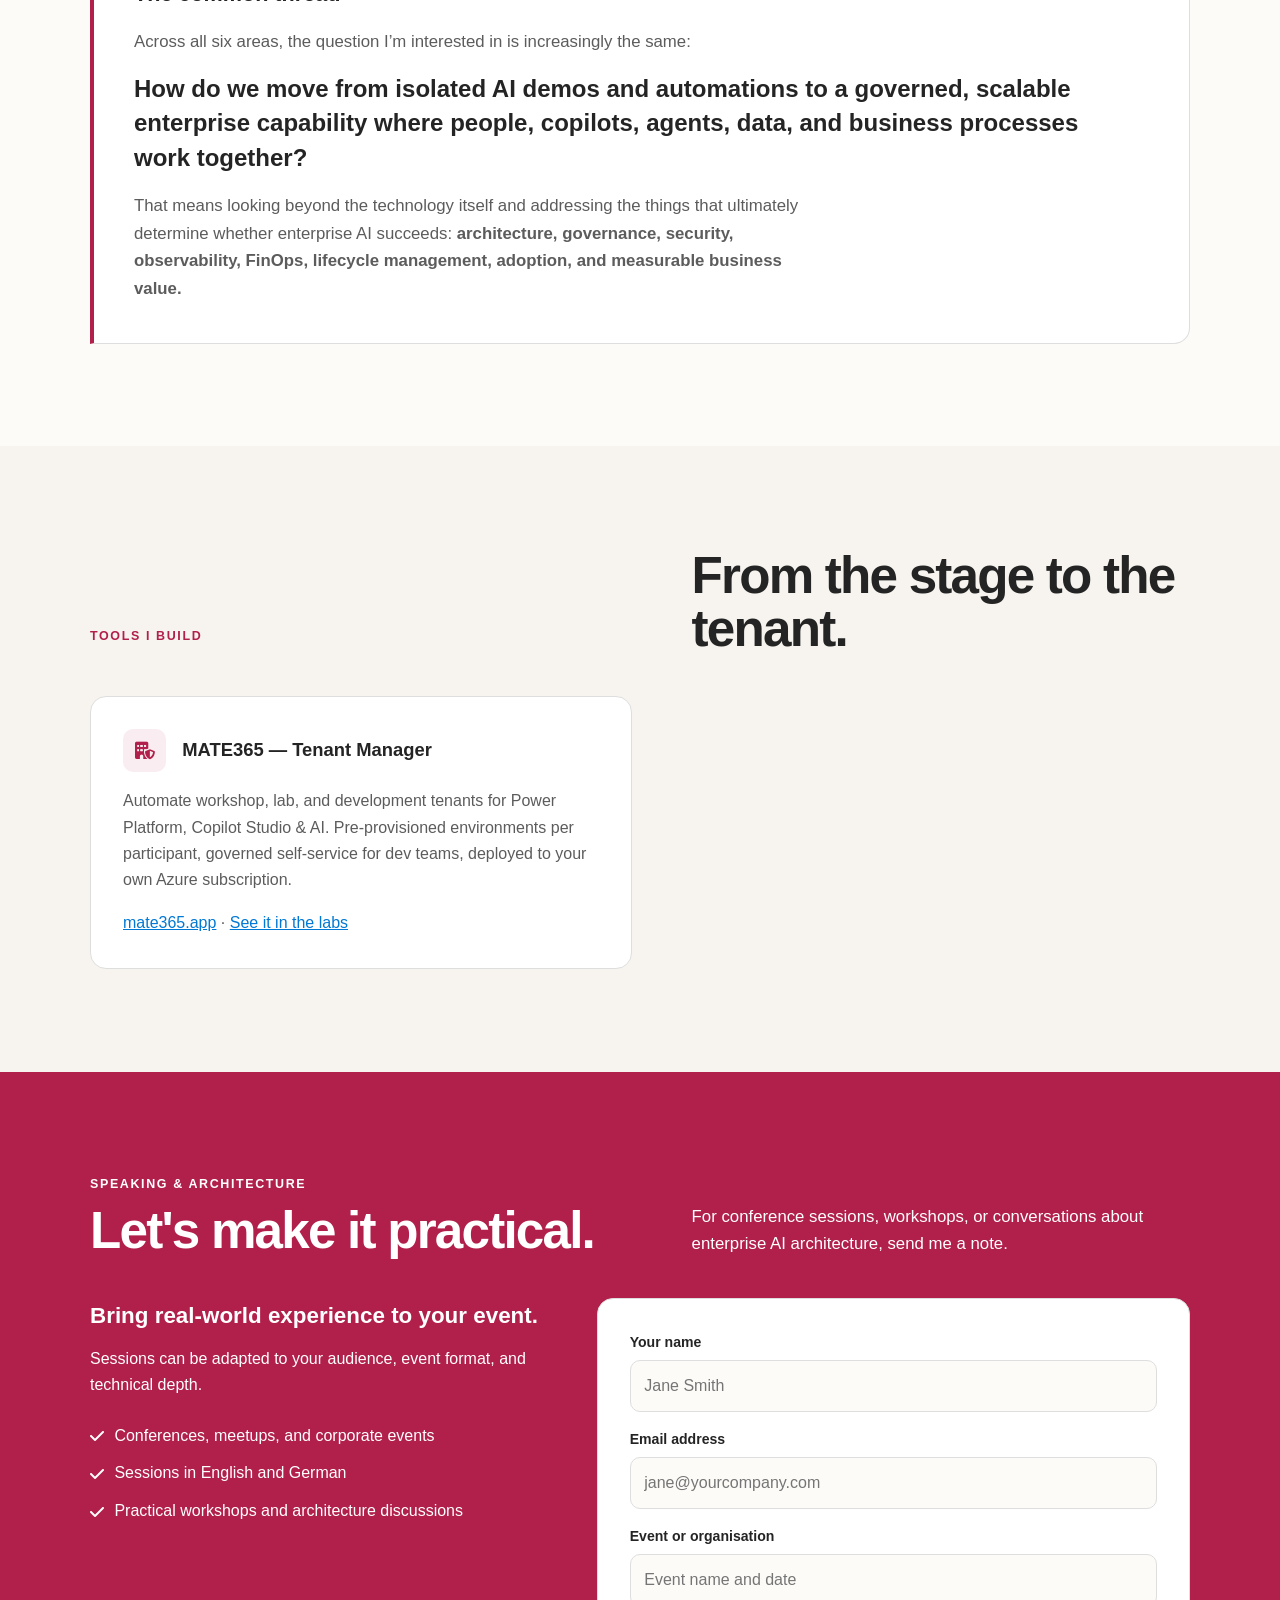
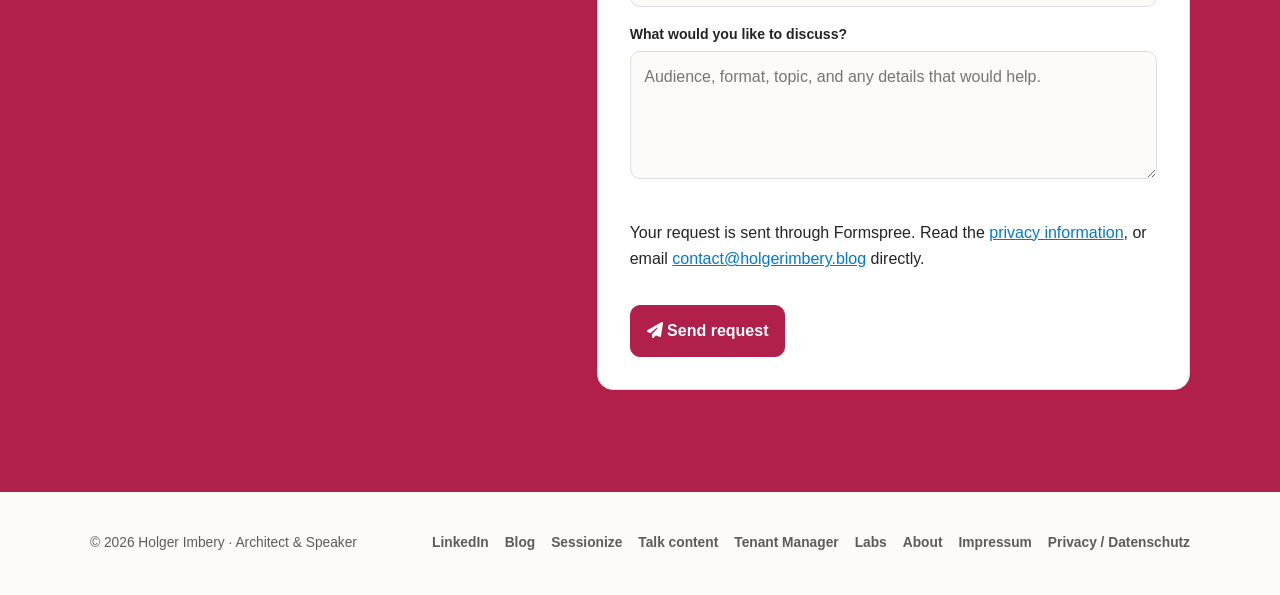
==== commit fd50f70a: "reworked" ====
--- a/index.html
+++ b/index.html
@@ -57,8 +57,6 @@
       --cp-danger: #dc2626;
       --cp-warning: #f59e0b;
       --cp-link: #0078d4;
-      --cp-button: #0078d4;
-      --cp-button-hover: #0063b1;
       --cp-shadow: 0 18px 48px rgba(0, 0, 0, 0.12);
       --cp-overlay: rgba(255, 255, 255, 0.8);
       --cp-panel: rgba(255, 255, 255, 0.86);
@@ -248,19 +246,21 @@
       justify-content: center;
       gap: 0.6rem;
       padding: 0.75rem 1.1rem;
-      color: #ffffff;
-      background: var(--cp-button);
-      border: 1px solid var(--cp-button);
+      color: var(--cp-text);
+      background: var(--cp-surface);
+      border: 1px solid var(--cp-surface);
       border-radius: 0.625rem;
       text-decoration: none;
       font-weight: 750;
       transition: transform 160ms ease, background 160ms ease;
     }
-    .button:hover {
-      transform: translateY(-2px);
-      background: var(--cp-button-hover);
-      border-color: var(--cp-button-hover);
-    }
+    .button:hover { transform: translateY(-2px); background: var(--cp-bg-elevated); }
+    .button-outline {
+      color: var(--cp-accent-fg);
+      background: var(--cp-accent);
+      border-color: var(--cp-accent-fg);
+    }
+    .button-outline:hover { color: var(--cp-text); background: var(--cp-surface); }
     .hero-portrait {
       position: relative;
       justify-self: center;
@@ -719,8 +719,8 @@
           </article>
           <article class="session-card">
             <span class="session-type">Dynamics 365</span>
-            <h3>From Inbox to Resolution: Copilot Studio &amp; Dynamics 365</h3>
-            <p>Design a composed service solution that connects email-triggered workflows, business actions, and Dynamics 365 case management. Extend it to chat and voice with human escalation, distinguishing the Customer Conversation harness (preview) from channel-specific capabilities and deployment requirements.</p>
+            <h3>From Inbox to Resolution: Copilot Studio, Microsoft Foundry &amp; Dynamics 365</h3>
+            <p>Build an email-first service solution that automatically classifies incoming messages with Azure AI Foundry models and Copilot Studio, then routes them into Dynamics 365 case management. Provide self-service replies and guided resolution for common requests, trigger business actions such as updating orders or creating cases, and hand off to a human agent with full context when the issue needs one.</p>
           </article>
           <article class="session-card">
             <span class="session-type">Workshop</span>
